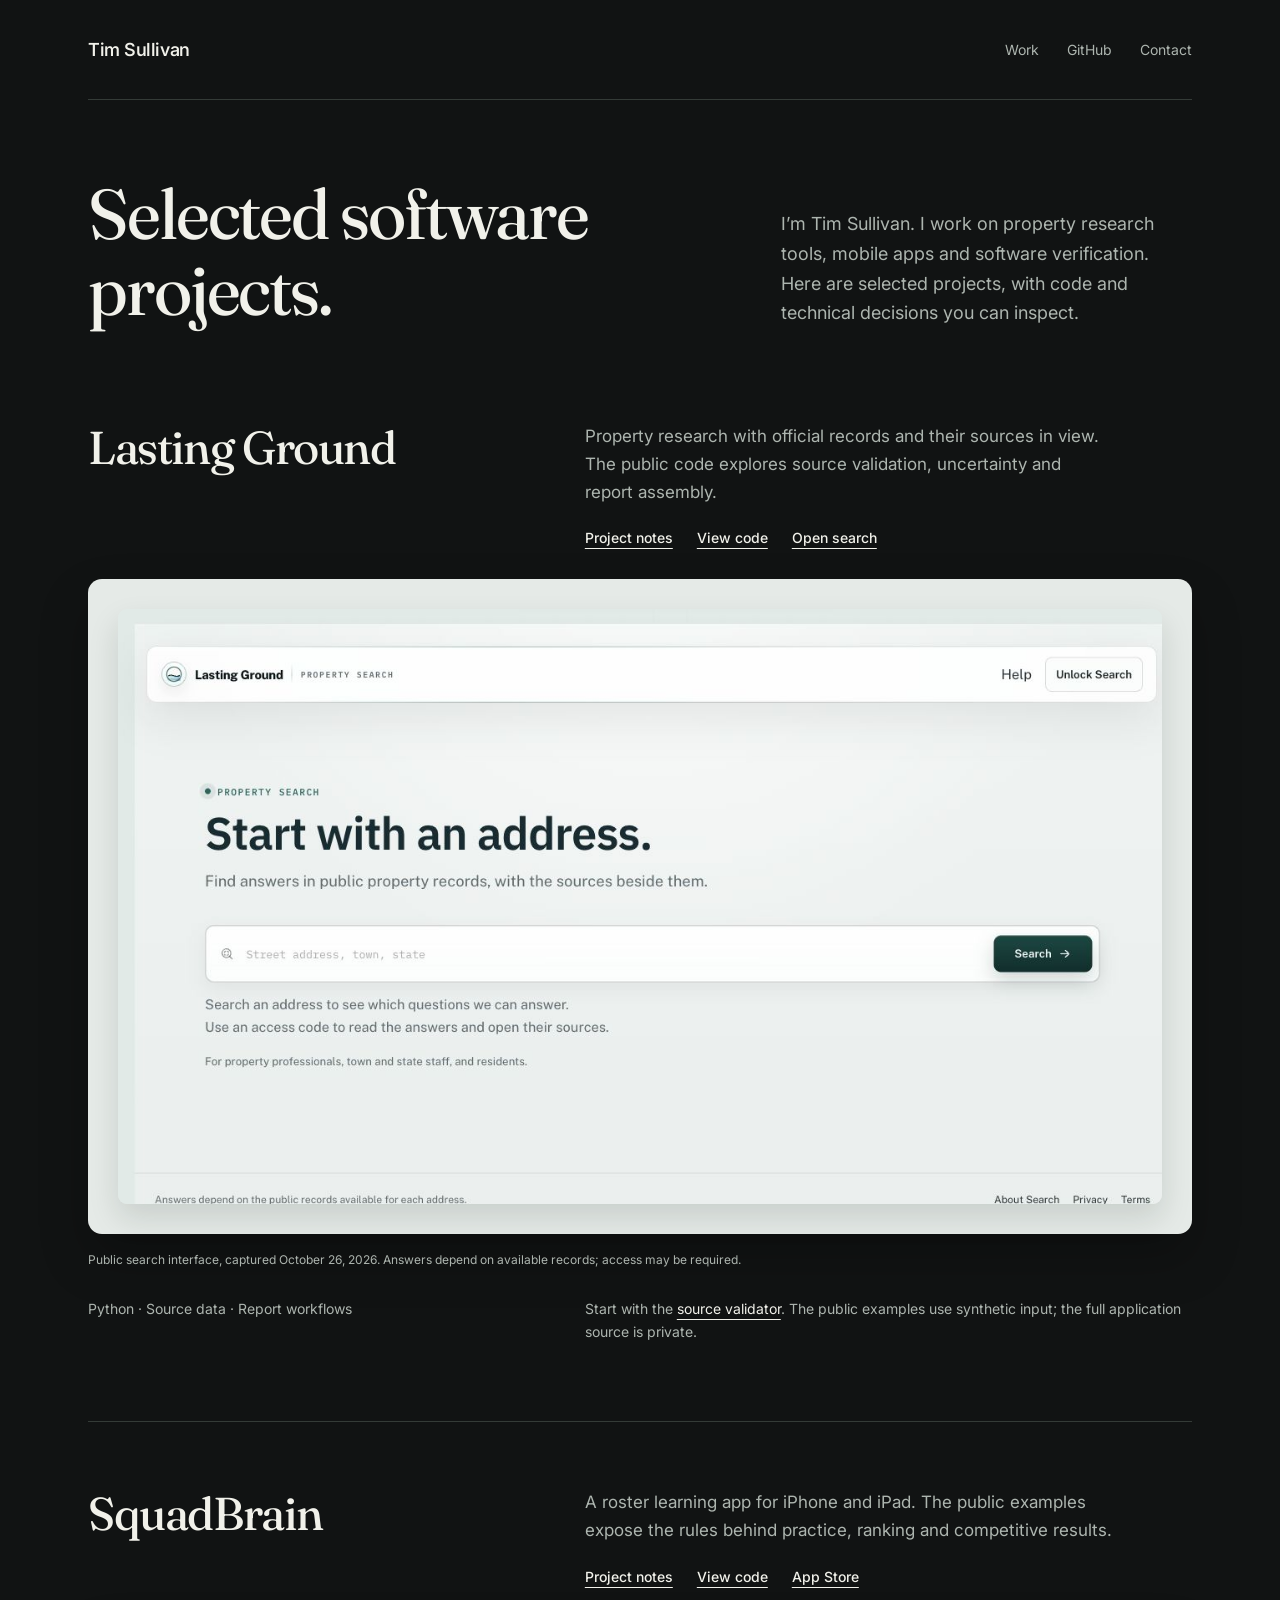
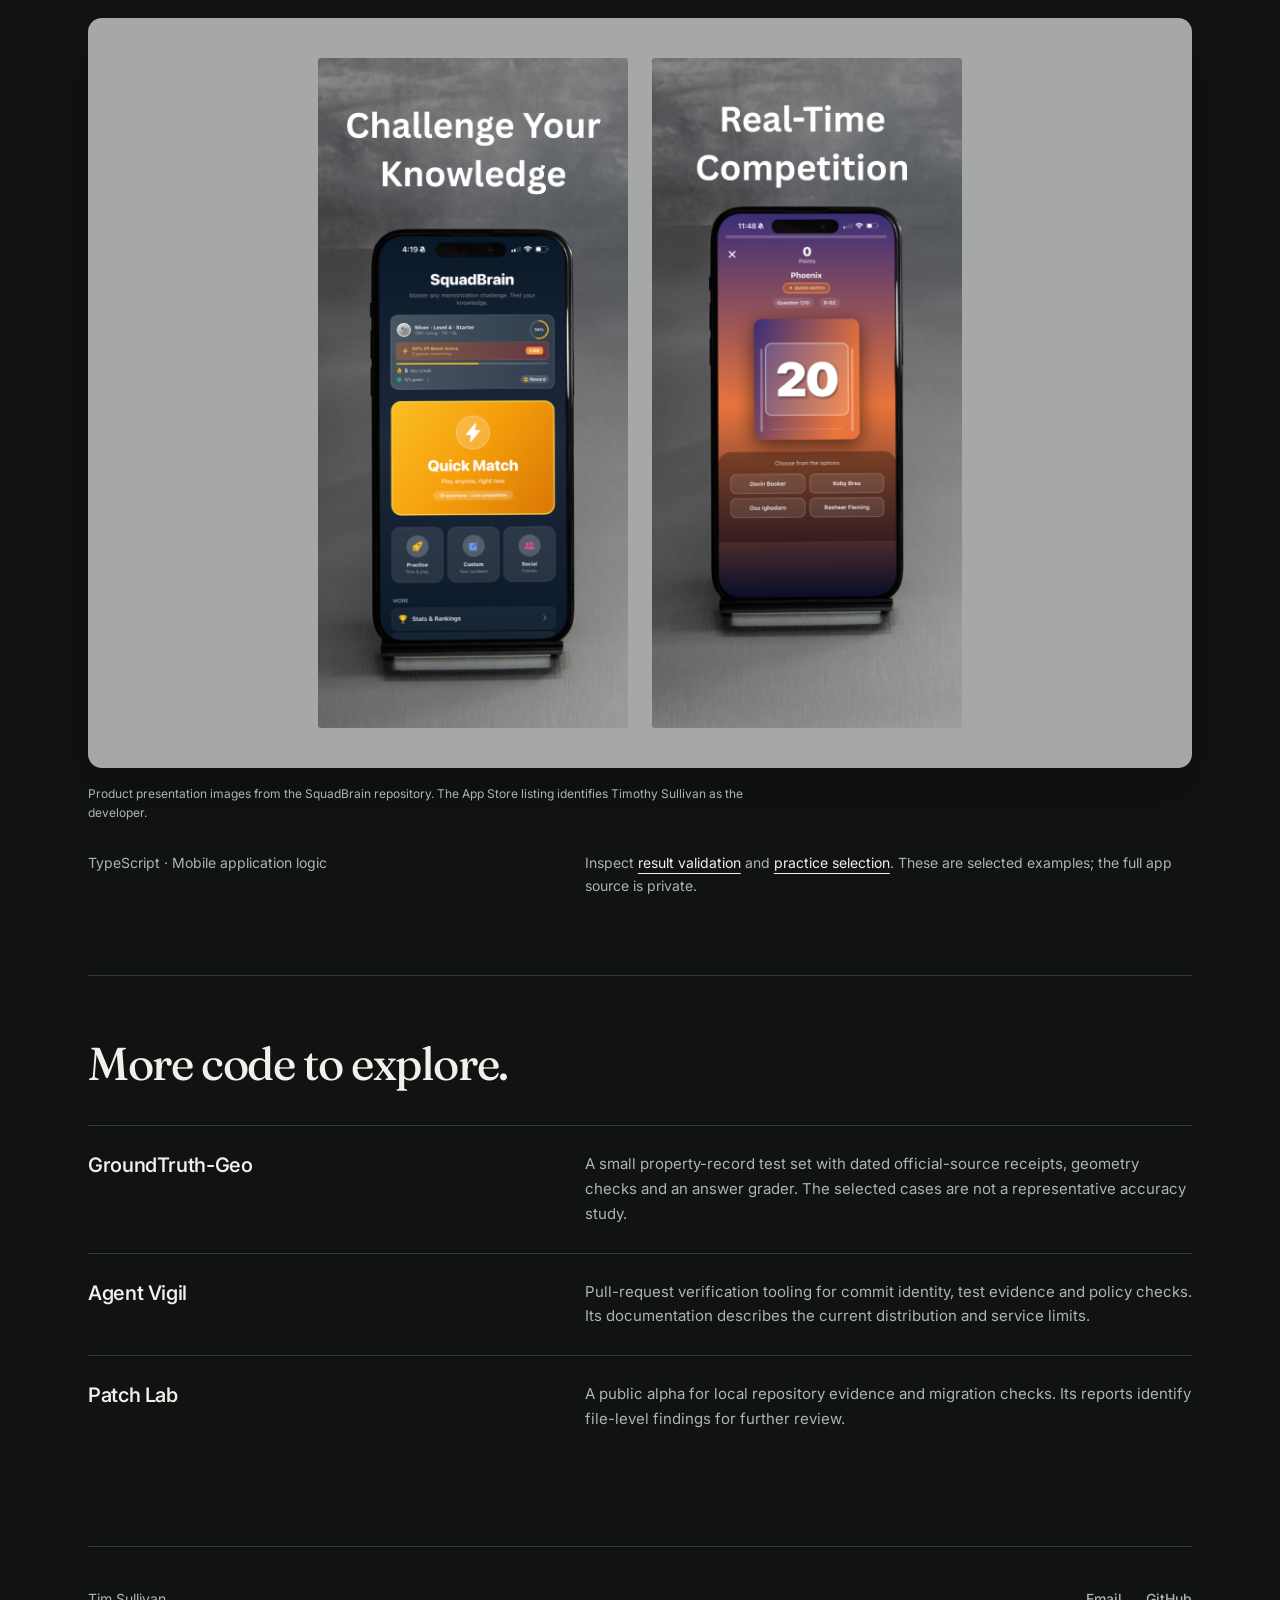
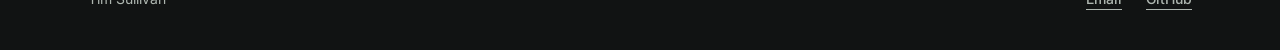
==== index.html @ df8e6f78 "Clarify project scope and refresh public presentation" ====
<!doctype html>
<html lang="en">
<head>
<meta charset="utf-8">
<meta name="viewport" content="width=device-width,initial-scale=1">
<title>Tim Sullivan — Selected software projects</title>
<meta name="description" content="Property research, mobile application logic and developer tools. Selected projects with code and technical notes.">
<meta name="theme-color" content="#111313">
<link rel="canonical" href="https://sulmusic2-star.github.io/">
<link rel="icon" href="/assets/favicon.svg" type="image/svg+xml">
<link rel="stylesheet" href="/presentation.css">
</head>
<body>
<a class="skip" href="#main">Skip to content</a>
<div class="wrap">
<header><a class="identity" href="/">Tim Sullivan</a><nav aria-label="Main navigation"><a href="/#work">Work</a><a class="github-link" href="https://github.com/sulmusic2-star">GitHub</a><a href="/contact/">Contact</a></nav></header>
<main id="main">
<section class="intro"><h1>Selected software projects.</h1><p>I’m Tim Sullivan. I work on property research tools, mobile apps and software verification. Here are selected projects, with code and technical decisions you can inspect.</p></section>
<section id="work" class="work" aria-labelledby="lasting-ground">
<div class="work-heading"><h2 id="lasting-ground">Lasting Ground</h2><div><p class="description">Property research with official records and their sources in view. The public code explores source validation, uncertainty and report assembly.</p><div class="links"><a href="/case-studies/lasting-ground/">Project notes</a><a href="https://github.com/sulmusic2-star/lasting-ground-showcase">View code</a><a href="https://lastingground.com">Open search</a></div></div></div>
<figure class="media"><div class="search-stage"><img src="/assets/property-search-20261026.png" width="1250" height="712" alt="Lasting Ground public search interface with an address field and links to source information" fetchpriority="high"></div><figcaption>Public search interface, captured October 26, 2026. Answers depend on available records; access may be required.</figcaption></figure>
<div class="detail-row"><p>Python · Source data · Report workflows</p><p>Start with the <a href="https://github.com/sulmusic2-star/lasting-ground-showcase/blob/main/examples/source_lane_validation.py">source validator</a>. The public examples use synthetic input; the full application source is private.</p></div>
</section>
<section class="work" aria-labelledby="squadbrain">
<div class="work-heading"><h2 id="squadbrain">SquadBrain</h2><div><p class="description">A roster learning app for iPhone and iPad. The public examples expose the rules behind practice, ranking and competitive results.</p><div class="links"><a href="/case-studies/squadbrain/">Project notes</a><a href="https://github.com/sulmusic2-star/squadbrain-showcase">View code</a><a href="https://apps.apple.com/us/app/squadbrain/id6756122317">App Store</a></div></div></div>
<figure class="media"><div class="mobile-stage"><img src="/assets/squadbrain-home.png" width="1284" height="2778" alt="SquadBrain home screen shown in its published product presentation" loading="lazy"><img src="/assets/squadbrain-quiz.png" width="1284" height="2778" alt="SquadBrain roster quiz shown in its published product presentation" loading="lazy"></div><figcaption>Product presentation images from the SquadBrain repository. The App Store listing identifies Timothy Sullivan as the developer.</figcaption></figure>
<div class="detail-row"><p>TypeScript · Mobile application logic</p><p>Inspect <a href="https://github.com/sulmusic2-star/squadbrain-showcase/blob/main/examples/result-validation.ts">result validation</a> and <a href="https://github.com/sulmusic2-star/squadbrain-showcase/blob/main/examples/adaptive-practice.ts">practice selection</a>. These are selected examples; the full app source is private.</p></div>
</section>
<section class="more" aria-labelledby="more-code"><h2 id="more-code">More code to explore.</h2>
<div class="project-row"><h3><a href="https://github.com/sulmusic2-star/groundtruth-geo">GroundTruth-Geo</a></h3><p>A small property-record test set with dated official-source receipts, geometry checks and an answer grader. The selected cases are not a representative accuracy study.</p></div>
<div class="project-row"><h3><a href="https://github.com/sulmusic2-star/agent-vigil">Agent Vigil</a></h3><p>Pull-request verification tooling for commit identity, test evidence and policy checks. Its documentation describes the current distribution and service limits.</p></div>
<div class="project-row"><h3><a href="https://github.com/sulmusic2-star/patch-lab">Patch Lab</a></h3><p>A public alpha for local repository evidence and migration checks. Its reports identify file-level findings for further review.</p></div>
</section></main>
<footer><span>Tim Sullivan</span><div class="links"><a href="mailto:hello@lastingground.com">Email</a><a href="https://github.com/sulmusic2-star">GitHub</a></div></footer>
</div>
</body>
</html>
---- presentation.css ----
@import url('https://fonts.googleapis.com/css2?family=Fraunces:opsz,wght@9..144,450;9..144,500&family=Inter:wght@400;450;500;550;600&display=swap');
:root{color-scheme:dark;--bg:#111313;--surface:#1a1e1d;--text:#f1f1ea;--muted:#adb5af;--line:#343b37;--accent:#c1d6b8;--measure:68ch}
*{box-sizing:border-box}
html{scroll-behavior:smooth;scroll-padding-top:40px}
body{margin:0;background:var(--bg);color:var(--text);font-family:Inter,sans-serif;font-size:16px;line-height:1.65;-webkit-font-smoothing:antialiased}
::selection{background:#c1d6b8;color:#111313}
a{color:inherit;text-underline-offset:5px;text-decoration-thickness:1px}
a:hover{color:var(--accent)}
a:focus-visible{outline:2px solid var(--accent);outline-offset:6px;border-radius:2px}
img{display:block;max-width:100%;height:auto}
p{margin:0 0 20px;max-width:var(--measure)}
h1,h2,h3{margin:0;font-weight:450;letter-spacing:-.03em;text-wrap:balance}
h1,h2{font-family:Fraunces,Georgia,serif}
h1{font-size:clamp(42px,5.5vw,76px);line-height:1.08;max-width:15ch}
h2{font-size:clamp(34px,3.6vw,49px);line-height:1.12}
h3{font-size:20px;line-height:1.35;font-weight:550;letter-spacing:-.018em}
.wrap{max-width:1200px;margin:auto;padding:0 48px}
.skip{position:absolute;left:24px;top:-100px;z-index:4;background:var(--text);color:var(--bg);padding:12px}
.skip:focus{top:12px}
.skip:hover{background:var(--text);color:var(--bg)}
header{display:flex;justify-content:space-between;align-items:center;gap:24px;padding:30px 0;border-bottom:1px solid var(--line)}
.identity{font-weight:550;font-size:18px;text-decoration:none;letter-spacing:-.025em}
nav{display:flex;gap:28px;align-items:center;font-size:14px}
nav a{padding:8px 0;text-decoration:none;color:var(--muted)}
.intro{display:grid;grid-template-columns:1.3fr .85fr;gap:64px;align-items:end;padding:76px 0 64px}
.intro p{font-size:18px;color:var(--muted);margin:0;max-width:38ch}
.work{padding:30px 0 78px}
.work-heading{display:grid;grid-template-columns:.85fr 1.15fr;gap:48px;align-items:start;margin-bottom:30px}
.work-heading .description{font-size:17px;color:var(--muted);max-width:48ch}
.links{display:flex;gap:24px;flex-wrap:wrap;font-size:14px;font-weight:500}
.media{margin:0}
.search-stage{background:#e5eae7;padding:30px;border-radius:14px;box-shadow:0 24px 50px rgba(0,0,0,.22)}
.search-stage img{width:100%;border-radius:9px;box-shadow:0 14px 30px rgba(15,30,25,.13)}
figcaption{font-size:12px;color:var(--muted);margin:16px 0 0;max-width:85ch;line-height:1.6}
.detail-row{display:grid;grid-template-columns:.85fr 1.15fr;gap:48px;padding:28px 0 0}
.detail-row p{font-size:14px;color:var(--muted);margin:0}
.detail-row a{color:var(--text)}
.work + .work{border-top:1px solid var(--line);padding-top:66px}
.mobile-stage{display:flex;align-items:center;justify-content:center;gap:24px;background:#a6a8a7;border-radius:14px;padding:40px 60px;overflow:hidden;box-shadow:0 24px 50px rgba(0,0,0,.22)}
.mobile-stage img{width:calc((100% - 24px)/2);max-width:310px;border-radius:3px}
.more{border-top:1px solid var(--line);padding:62px 0 36px}
.more h2{margin-bottom:36px}
.project-row{display:grid;grid-template-columns:.85fr 1.15fr;gap:48px;padding:26px 0;border-top:1px solid var(--line)}
.project-row p{margin:0;color:var(--muted);font-size:15px}
.project-row h3 a{text-decoration:none}
footer{display:flex;justify-content:space-between;align-items:center;gap:24px;padding:40px 0;margin-top:52px;border-top:1px solid var(--line);font-size:14px;color:var(--muted)}
footer .links{gap:24px}
.article{max-width:780px;padding:70px 0 48px}
.article h1{max-width:18ch;margin-bottom:24px}
.article .lede{font-size:20px;color:var(--muted);line-height:1.65;margin-bottom:28px}
.article h2{font-family:Inter,sans-serif;font-size:25px;font-weight:500;line-height:1.3;letter-spacing:-.025em;margin:46px 0 18px}
.article h3{margin:28px 0 12px}
.article p,.article li{color:var(--muted)}
.article a{color:var(--text)}
.article ul{padding-left:22px}
.article li{margin-bottom:12px}
.article .media{margin:36px 0}
.article .scope{font-size:14px;padding-top:24px;margin-top:40px;border-top:1px solid var(--line)}
@media(max-width:800px){
.wrap{padding:0 28px}
.intro{grid-template-columns:1fr;gap:28px;padding:54px 0 46px}
h1{max-width:18ch}
.intro p{max-width:45ch}
.work-heading,.detail-row,.project-row{grid-template-columns:1fr;gap:20px}
.search-stage{padding:16px}
.mobile-stage{padding:24px;gap:14px}
.work{padding-bottom:52px}
.work + .work{padding-top:46px}
.more{padding-top:44px}
.article{padding-top:50px}
}
@media(max-width:480px){
.wrap{padding:0 22px}
header{padding:22px 0;gap:16px}
nav{gap:18px}
nav .github-link{display:none}
.intro{padding-top:44px}
.intro p{font-size:16px}
.work-heading{gap:16px}
.work-heading .description{font-size:16px}
.search-stage{padding:10px;border-radius:10px}
.mobile-stage{padding:18px 12px;gap:10px;border-radius:10px}
.mobile-stage img{width:calc((100% - 10px)/2)}
.links{gap:20px;row-gap:12px}
footer{align-items:start;flex-direction:column}
.article .lede{font-size:18px}
}
@media(prefers-reduced-motion:reduce){html{scroll-behavior:auto}}
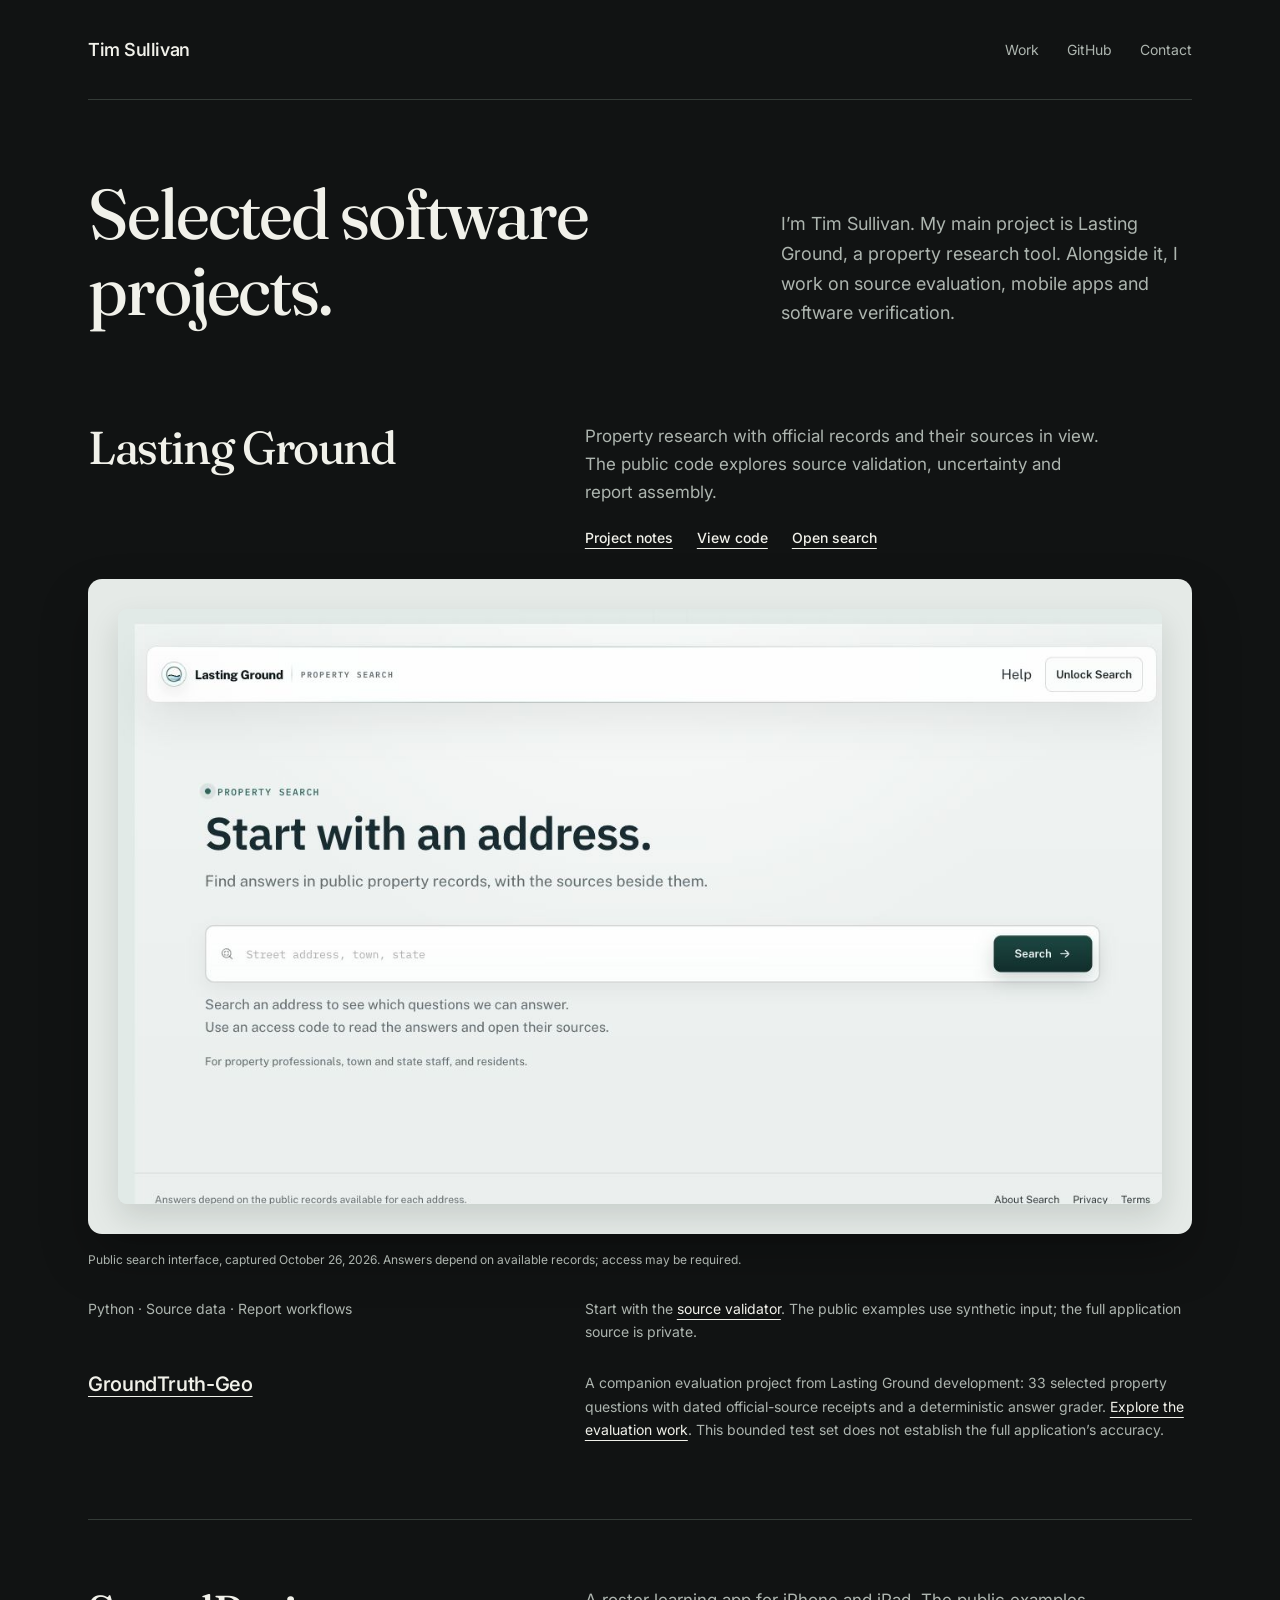
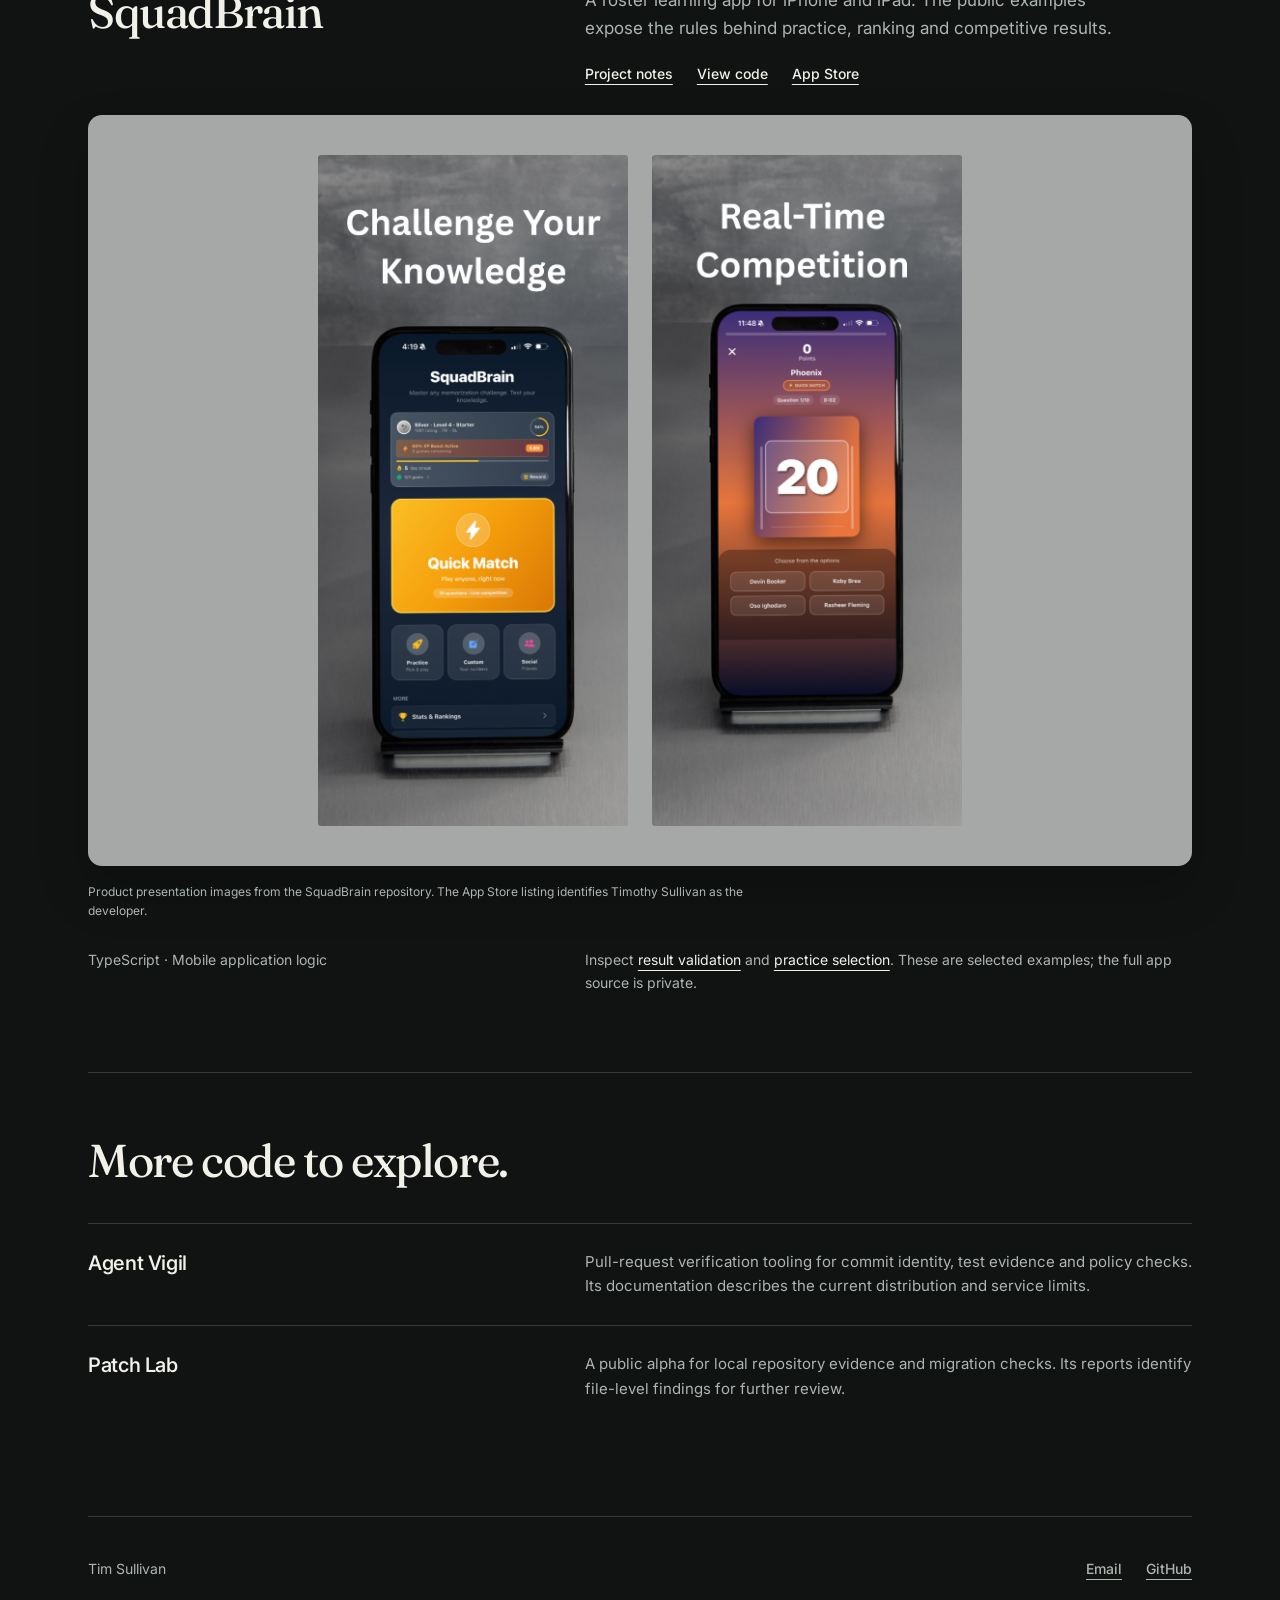
==== commit cfba9eb9: "Lead with Lasting Ground and connect evaluation work" ====
--- a/index.html
+++ b/index.html
@@ -15,11 +15,12 @@
 <div class="wrap">
 <header><a class="identity" href="/">Tim Sullivan</a><nav aria-label="Main navigation"><a href="/#work">Work</a><a class="github-link" href="https://github.com/sulmusic2-star">GitHub</a><a href="/contact/">Contact</a></nav></header>
 <main id="main">
-<section class="intro"><h1>Selected software projects.</h1><p>I’m Tim Sullivan. I work on property research tools, mobile apps and software verification. Here are selected projects, with code and technical decisions you can inspect.</p></section>
+<section class="intro"><h1>Selected software projects.</h1><p>I’m Tim Sullivan. My main project is Lasting Ground, a property research tool. Alongside it, I work on source evaluation, mobile apps and software verification.</p></section>
 <section id="work" class="work" aria-labelledby="lasting-ground">
 <div class="work-heading"><h2 id="lasting-ground">Lasting Ground</h2><div><p class="description">Property research with official records and their sources in view. The public code explores source validation, uncertainty and report assembly.</p><div class="links"><a href="/case-studies/lasting-ground/">Project notes</a><a href="https://github.com/sulmusic2-star/lasting-ground-showcase">View code</a><a href="https://lastingground.com">Open search</a></div></div></div>
 <figure class="media"><div class="search-stage"><img src="/assets/property-search-20261026.png" width="1250" height="712" alt="Lasting Ground public search interface with an address field and links to source information" fetchpriority="high"></div><figcaption>Public search interface, captured October 26, 2026. Answers depend on available records; access may be required.</figcaption></figure>
 <div class="detail-row"><p>Python · Source data · Report workflows</p><p>Start with the <a href="https://github.com/sulmusic2-star/lasting-ground-showcase/blob/main/examples/source_lane_validation.py">source validator</a>. The public examples use synthetic input; the full application source is private.</p></div>
+<div class="detail-row" id="groundtruth-geo"><h3><a href="https://github.com/sulmusic2-star/groundtruth-geo">GroundTruth-Geo</a></h3><p>A companion evaluation project from Lasting Ground development: 33 selected property questions with dated official-source receipts and a deterministic answer grader. <a href="/case-studies/lasting-ground/#evaluation">Explore the evaluation work</a>. This bounded test set does not establish the full application’s accuracy.</p></div>
 </section>
 <section class="work" aria-labelledby="squadbrain">
 <div class="work-heading"><h2 id="squadbrain">SquadBrain</h2><div><p class="description">A roster learning app for iPhone and iPad. The public examples expose the rules behind practice, ranking and competitive results.</p><div class="links"><a href="/case-studies/squadbrain/">Project notes</a><a href="https://github.com/sulmusic2-star/squadbrain-showcase">View code</a><a href="https://apps.apple.com/us/app/squadbrain/id6756122317">App Store</a></div></div></div>
@@ -27,7 +28,6 @@
 <div class="detail-row"><p>TypeScript · Mobile application logic</p><p>Inspect <a href="https://github.com/sulmusic2-star/squadbrain-showcase/blob/main/examples/result-validation.ts">result validation</a> and <a href="https://github.com/sulmusic2-star/squadbrain-showcase/blob/main/examples/adaptive-practice.ts">practice selection</a>. These are selected examples; the full app source is private.</p></div>
 </section>
 <section class="more" aria-labelledby="more-code"><h2 id="more-code">More code to explore.</h2>
-<div class="project-row"><h3><a href="https://github.com/sulmusic2-star/groundtruth-geo">GroundTruth-Geo</a></h3><p>A small property-record test set with dated official-source receipts, geometry checks and an answer grader. The selected cases are not a representative accuracy study.</p></div>
 <div class="project-row"><h3><a href="https://github.com/sulmusic2-star/agent-vigil">Agent Vigil</a></h3><p>Pull-request verification tooling for commit identity, test evidence and policy checks. Its documentation describes the current distribution and service limits.</p></div>
 <div class="project-row"><h3><a href="https://github.com/sulmusic2-star/patch-lab">Patch Lab</a></h3><p>A public alpha for local repository evidence and migration checks. Its reports identify file-level findings for further review.</p></div>
 </section></main>
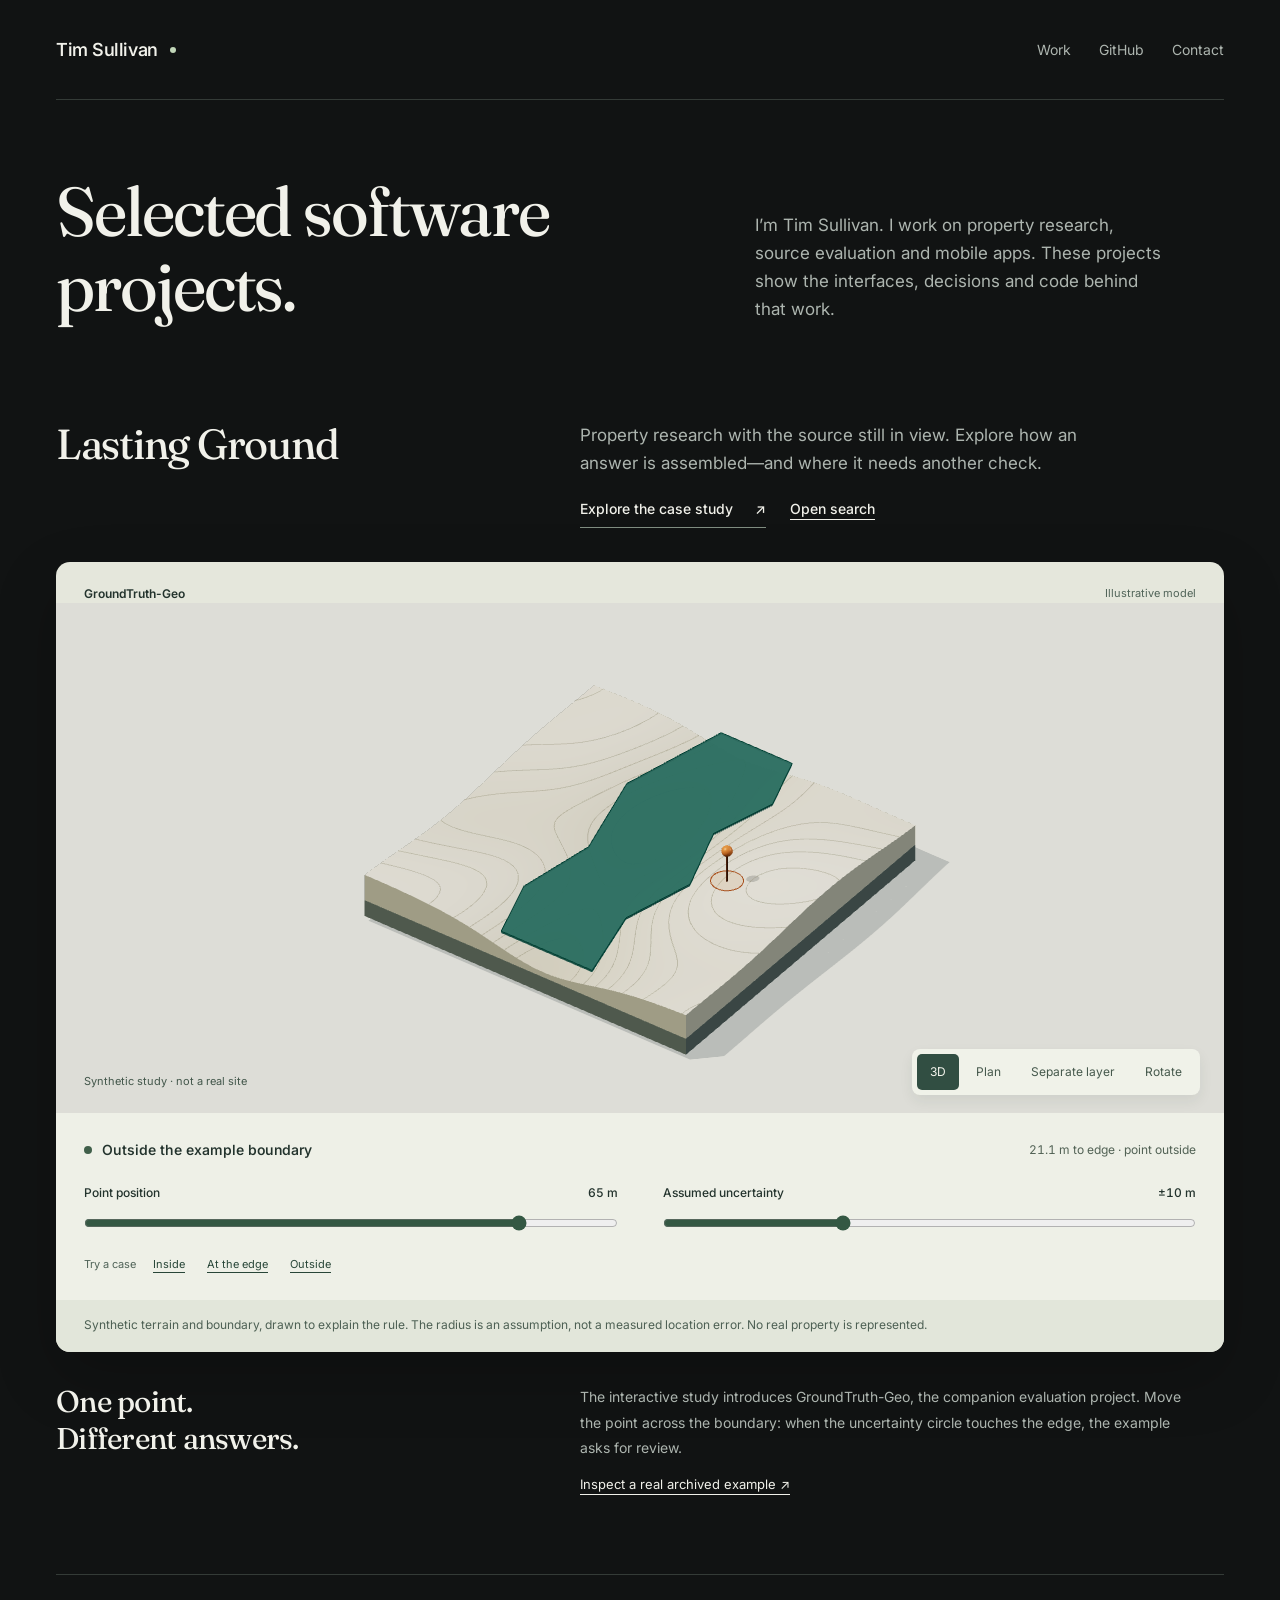
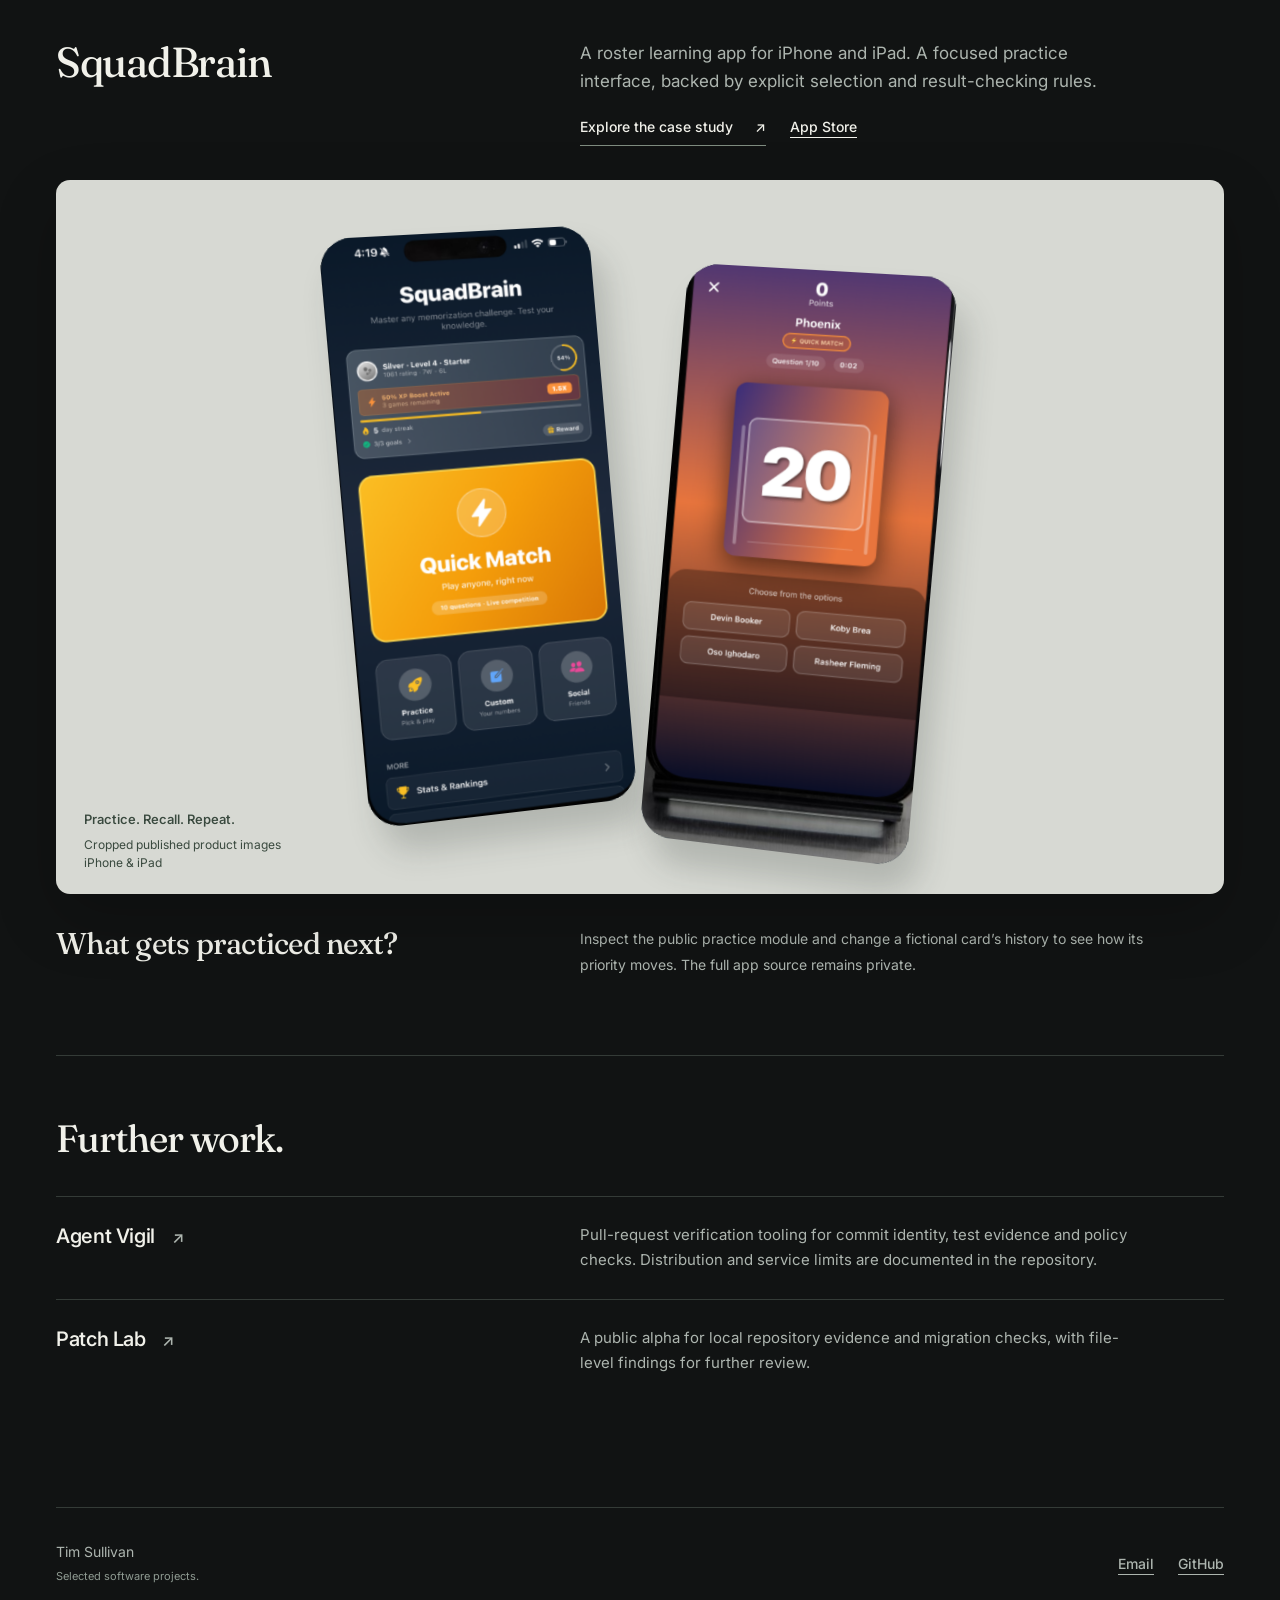
==== commit a29681ac: "Present source-linked case studies and working examples" ====
--- a/index.html
+++ b/index.html
@@ -1,37 +1 @@
-<!doctype html>
-<html lang="en">
-<head>
-<meta charset="utf-8">
-<meta name="viewport" content="width=device-width,initial-scale=1">
-<title>Tim Sullivan — Selected software projects</title>
-<meta name="description" content="Property research, mobile application logic and developer tools. Selected projects with code and technical notes.">
-<meta name="theme-color" content="#111313">
-<link rel="canonical" href="https://sulmusic2-star.github.io/">
-<link rel="icon" href="/assets/favicon.svg" type="image/svg+xml">
-<link rel="stylesheet" href="/presentation.css">
-</head>
-<body>
-<a class="skip" href="#main">Skip to content</a>
-<div class="wrap">
-<header><a class="identity" href="/">Tim Sullivan</a><nav aria-label="Main navigation"><a href="/#work">Work</a><a class="github-link" href="https://github.com/sulmusic2-star">GitHub</a><a href="/contact/">Contact</a></nav></header>
-<main id="main">
-<section class="intro"><h1>Selected software projects.</h1><p>I’m Tim Sullivan. My main project is Lasting Ground, a property research tool. Alongside it, I work on source evaluation, mobile apps and software verification.</p></section>
-<section id="work" class="work" aria-labelledby="lasting-ground">
-<div class="work-heading"><h2 id="lasting-ground">Lasting Ground</h2><div><p class="description">Property research with official records and their sources in view. The public code explores source validation, uncertainty and report assembly.</p><div class="links"><a href="/case-studies/lasting-ground/">Project notes</a><a href="https://github.com/sulmusic2-star/lasting-ground-showcase">View code</a><a href="https://lastingground.com">Open search</a></div></div></div>
-<figure class="media"><div class="search-stage"><img src="/assets/property-search-20261026.png" width="1250" height="712" alt="Lasting Ground public search interface with an address field and links to source information" fetchpriority="high"></div><figcaption>Public search interface, captured October 26, 2026. Answers depend on available records; access may be required.</figcaption></figure>
-<div class="detail-row"><p>Python · Source data · Report workflows</p><p>Start with the <a href="https://github.com/sulmusic2-star/lasting-ground-showcase/blob/main/examples/source_lane_validation.py">source validator</a>. The public examples use synthetic input; the full application source is private.</p></div>
-<div class="detail-row" id="groundtruth-geo"><h3><a href="https://github.com/sulmusic2-star/groundtruth-geo">GroundTruth-Geo</a></h3><p>A companion evaluation project from Lasting Ground development: 33 selected property questions with dated official-source receipts and a deterministic answer grader. <a href="/case-studies/lasting-ground/#evaluation">Explore the evaluation work</a>. This bounded test set does not establish the full application’s accuracy.</p></div>
-</section>
-<section class="work" aria-labelledby="squadbrain">
-<div class="work-heading"><h2 id="squadbrain">SquadBrain</h2><div><p class="description">A roster learning app for iPhone and iPad. The public examples expose the rules behind practice, ranking and competitive results.</p><div class="links"><a href="/case-studies/squadbrain/">Project notes</a><a href="https://github.com/sulmusic2-star/squadbrain-showcase">View code</a><a href="https://apps.apple.com/us/app/squadbrain/id6756122317">App Store</a></div></div></div>
-<figure class="media"><div class="mobile-stage"><img src="/assets/squadbrain-home.png" width="1284" height="2778" alt="SquadBrain home screen shown in its published product presentation" loading="lazy"><img src="/assets/squadbrain-quiz.png" width="1284" height="2778" alt="SquadBrain roster quiz shown in its published product presentation" loading="lazy"></div><figcaption>Product presentation images from the SquadBrain repository. The App Store listing identifies Timothy Sullivan as the developer.</figcaption></figure>
-<div class="detail-row"><p>TypeScript · Mobile application logic</p><p>Inspect <a href="https://github.com/sulmusic2-star/squadbrain-showcase/blob/main/examples/result-validation.ts">result validation</a> and <a href="https://github.com/sulmusic2-star/squadbrain-showcase/blob/main/examples/adaptive-practice.ts">practice selection</a>. These are selected examples; the full app source is private.</p></div>
-</section>
-<section class="more" aria-labelledby="more-code"><h2 id="more-code">More code to explore.</h2>
-<div class="project-row"><h3><a href="https://github.com/sulmusic2-star/agent-vigil">Agent Vigil</a></h3><p>Pull-request verification tooling for commit identity, test evidence and policy checks. Its documentation describes the current distribution and service limits.</p></div>
-<div class="project-row"><h3><a href="https://github.com/sulmusic2-star/patch-lab">Patch Lab</a></h3><p>A public alpha for local repository evidence and migration checks. Its reports identify file-level findings for further review.</p></div>
-</section></main>
-<footer><span>Tim Sullivan</span><div class="links"><a href="mailto:hello@lastingground.com">Email</a><a href="https://github.com/sulmusic2-star">GitHub</a></div></footer>
-</div>
-</body>
-</html>
+<!doctype html><html lang="en"><head><meta charset="utf-8"><meta name="viewport" content="width=device-width,initial-scale=1"><title>Tim Sullivan — Selected software projects</title><meta name="description" content="Property research, source evaluation and mobile apps. Inspect working examples and the decisions behind them."><meta name="theme-color" content="#111313"><link rel="canonical" href="https://sulmusic2-star.github.io/"><meta property="og:title" content="Tim Sullivan — Selected software projects"><meta property="og:description" content="Property research, source evaluation and mobile apps. Inspect working examples and the decisions behind them."><meta property="og:type" content="website"><meta property="og:image" content="https://sulmusic2-star.github.io/assets/portfolio-cover.webp"><link rel="icon" href="/assets/favicon.svg" type="image/svg+xml"><link rel="stylesheet" href="/presentation.css?v=20261028-design1"></head><body><a class="skip" href="#main">Skip to content</a><div class="wrap"><header><a class="identity" href="/">Tim Sullivan<span class="identity-dot" aria-hidden="true"></span></a><nav aria-label="Main navigation"><a href="/#work">Work</a><a href="https://github.com/sulmusic2-star" class="github-link">GitHub</a><a href="/contact/">Contact</a></nav></header><main id="main"><section class="intro"><h1>Selected software<br>projects.</h1><p>I’m Tim Sullivan. I work on property research, source evaluation and mobile apps. These projects show the interfaces, decisions and code behind that work.</p></section><section class="work" id="work" aria-labelledby="lasting-ground"><div class="work-heading"><h2 id="lasting-ground">Lasting Ground</h2><div><p class="description">Property research with the source still in view. Explore how an answer is assembled—and where it needs another check.</p><div class="links"><a class="primary-link" href="/case-studies/lasting-ground/">Explore the case study <span aria-hidden="true">↗</span></a><a href="https://lastingground.com">Open search</a></div></div></div><div class="spatial-exhibit" data-spatial><div class="model-header"><span>GroundTruth-Geo</span><span>Illustrative model</span></div><div class="model-stage"><canvas hidden aria-label="Three-dimensional illustrative terrain, boundary layer and movable point"></canvas><div class="model-fallback"><svg viewBox="-150 -150 300 300" role="img" aria-label="Plan view of the illustrative boundary and point"><rect x="-120" y="-120" width="240" height="240" fill="#e4dfce"/><polygon points="-25,-120 28,-120 42,-80 30,-35 48,15 36,65 50,120 -18,120 -33,75 -24,20 -42,-45" fill="#668c7c"/><circle class="fallback-radius" cx="65" cy="0" r="10" fill="#dc935c" fill-opacity=".25" stroke="#8c4b22"/><circle class="fallback-point" cx="65" cy="0" r="3" fill="#8c4b22"/></svg><p class="fallback-message">Plan view. Interactive controls load with JavaScript.</p></div><div class="model-scale" aria-hidden="true">Synthetic study · not a real site</div><div class="view-controls" role="group" aria-label="Model view"><button disabled type="button" data-view="perspective" aria-pressed="true">3D</button><button disabled type="button" data-view="plan" aria-pressed="false">Plan</button><button disabled type="button" data-view="layers" aria-pressed="false">Separate layer</button><button disabled type="button" data-view="rotate" aria-label="Rotate model clockwise">Rotate</button></div></div><div class="model-controls"><div class="model-readout" aria-live="polite" aria-atomic="true"><span class="status-dot" data-status="outside"></span><strong data-result>Outside the example boundary</strong><span data-distance>Move the point to test the edge.</span></div><div class="range-grid"><label>Point position <output data-x-label>65 m</output><input disabled type="range" min="-100" max="100" step="1" value="65" aria-label="Point position in illustrative meters" data-position></label><label>Assumed uncertainty <output data-radius-label>±10 m</output><input disabled type="range" min="0" max="30" step="1" value="10" aria-label="Assumed location uncertainty in illustrative meters" data-radius></label></div><div class="model-presets"><span>Try a case</span><button disabled type="button" data-preset="inside">Inside</button><button disabled type="button" data-preset="edge">At the edge</button><button disabled type="button" data-preset="outside">Outside</button></div></div><p class="exhibit-note">Synthetic terrain and boundary, drawn to explain the rule. The radius is an assumption, not a measured location error. No real property is represented.</p></div><div class="detail-row" id="groundtruth-geo"><h3>One point.<br>Different answers.</h3><div><p>The interactive study introduces GroundTruth-Geo, the companion evaluation project. Move the point across the boundary: when the uncertainty circle touches the edge, the example asks for review.</p><a class="text-link" href="/case-studies/lasting-ground/#evidence">Inspect a real archived example <span aria-hidden="true">↗</span></a></div></div></section><section class="work" aria-labelledby="squadbrain"><div class="work-heading"><h2 id="squadbrain">SquadBrain</h2><div><p class="description">A roster learning app for iPhone and iPad. A focused practice interface, backed by explicit selection and result-checking rules.</p><div class="links"><a class="primary-link" href="/case-studies/squadbrain/">Explore the case study <span aria-hidden="true">↗</span></a><a href="https://apps.apple.com/us/app/squadbrain/id6756122317">App Store</a></div></div></div><div class="phone-gallery"><figure class="phone phone-one"><img src="/assets/squadbrain-home.png" width="1284" height="2778" alt="SquadBrain published home screen" loading="lazy"></figure><figure class="phone phone-two"><img src="/assets/squadbrain-quiz.png" width="1284" height="2778" alt="SquadBrain published roster quiz screen" loading="lazy"></figure><div class="phone-caption"><span>Practice. Recall. Repeat.</span><p>Cropped published product images<br>iPhone &amp; iPad</p></div></div><div class="detail-row"><h3>What gets practiced next?</h3><p>Inspect the public practice module and change a fictional card’s history to see how its priority moves. The full app source remains private.</p></div></section><section class="more" aria-labelledby="more-code"><h2 id="more-code">Further work.</h2><div class="project-row"><h3><a href="https://github.com/sulmusic2-star/agent-vigil">Agent Vigil <span aria-hidden="true">↗</span></a></h3><p>Pull-request verification tooling for commit identity, test evidence and policy checks. Distribution and service limits are documented in the repository.</p></div><div class="project-row"><h3><a href="https://github.com/sulmusic2-star/patch-lab">Patch Lab <span aria-hidden="true">↗</span></a></h3><p>A public alpha for local repository evidence and migration checks, with file-level findings for further review.</p></div></section></main><footer><p>Tim Sullivan<br><span>Selected software projects.</span></p><div class="links"><a href="mailto:hello@lastingground.com">Email</a><a href="https://github.com/sulmusic2-star">GitHub</a></div></footer></div><noscript><p class="noscript-note">Interactive controls require JavaScript. The source links, archived study and product images remain available.</p></noscript><script type="module" src="/assets/js/portfolio.mjs"></script></body></html>
--- a/presentation.css
+++ b/presentation.css
@@ -86,3 +86,46 @@
 .article .lede{font-size:18px}
 }
 @media(prefers-reduced-motion:reduce){html{scroll-behavior:auto}}
+/* Portfolio expansion: authored exhibits inside the established visual system. */
+:root{--paper:#e5e7dc;--ink:#23332d;--copper:#c8804f;--ease:cubic-bezier(.16,1,.3,1)}
+html{scrollbar-color:#657168 #171b18}
+button,input{font:inherit}button{cursor:pointer}button:disabled{cursor:default;opacity:.6}button:focus-visible,input:focus-visible,summary:focus-visible{outline:2px solid var(--accent);outline-offset:5px}
+[hidden]{display:none!important}
+.wrap{max-width:1320px;padding:0 56px}
+.identity{display:flex;gap:12px;align-items:center}.identity-dot{width:6px;height:6px;background:var(--accent);border-radius:50%}
+nav a{transition:color .18s}.intro{padding:74px 0 68px;gap:64px;grid-template-columns:1.15fr .85fr}.intro h1{font-size:clamp(44px,5.4vw,72px);max-width:none}.intro p{font-size:17px}
+.work-heading{grid-template-columns:.85fr 1.15fr;margin-bottom:34px}.work-heading h2{font-size:42px}.primary-link{display:inline-flex;gap:22px;align-items:center;text-decoration:none;border-bottom:1px solid #7f8c80;padding-bottom:6px}.primary-link span{transition:transform .25s var(--ease)}.primary-link:hover span{transform:translate(3px,-3px)}
+.spatial-exhibit{background:var(--paper);color:var(--ink);border-radius:14px;overflow:hidden;box-shadow:0 24px 64px #0003}
+.model-header{display:flex;justify-content:space-between;gap:18px;padding:22px 28px 0;font-size:12px;position:relative;z-index:1}.model-header span:first-child{font-weight:600}.model-header span:last-child{color:#516459}
+.model-stage{position:relative;height:510px;background:#dce0d6;isolation:isolate;overflow:hidden}.model-stage canvas{width:100%;height:100%;display:block;cursor:grab;touch-action:pan-y}.model-stage canvas:active{cursor:grabbing}
+.model-fallback{position:absolute;inset:0;display:grid;place-items:center;padding:36px}.model-fallback svg{height:100%;max-width:100%;max-height:360px}.fallback-message{font-size:12px;text-align:center;margin:0}.model-scale{position:absolute;bottom:24px;left:28px;font-size:11px;color:#43574b;pointer-events:none}.model-scale span{display:block;width:80px;height:5px;border:1px solid #43574b;border-top:0;margin-bottom:7px}
+.view-controls{position:absolute;bottom:18px;right:24px;display:flex;gap:4px;background:#f0f2e9;padding:5px;border-radius:8px;box-shadow:0 6px 14px #23332d12}.view-controls button{border:0;border-radius:5px;padding:8px 13px;font-size:12px;color:#46594d;background:none;min-height:36px}.view-controls button[aria-pressed=true]{background:#314e42;color:#f3f4ec}.view-controls button:hover:not(:disabled){background:#c9d4c7;color:#21382e}.spatial-exhibit :focus-visible{outline-color:#233e32}
+.model-controls{padding:25px 28px 20px;background:#eef0e7}.model-readout{display:flex;align-items:center;gap:10px;font-size:14px;flex-wrap:wrap}.model-readout strong{font-weight:550}.model-readout [data-distance]{margin-left:auto;font-family:Inter,sans-serif;font-size:12px;font-variant-numeric:tabular-nums;color:#526255}.status-dot{width:8px;height:8px;background:#405f4a;border-radius:50%;flex:none}.status-dot[data-status=review]{background:#9b5528}.status-dot[data-status=inside]{background:#226c60}
+.range-grid{display:grid;grid-template-columns:1fr 1fr;gap:45px;margin-top:22px}.range-grid label,.practice-controls label{display:block;font-size:12px;font-weight:500}.range-grid output,.practice-controls output{float:right;font-variant-numeric:tabular-nums}.range-grid input,.practice-controls input[type=range]{display:block;width:100%;height:28px;margin:6px 0 0;accent-color:#345843;cursor:ew-resize}
+.model-presets{display:flex;align-items:center;gap:12px;margin-top:11px;font-size:11px}.model-presets>span{color:#516459}.model-presets button{color:#284638;background:transparent;border:0;text-decoration:underline;text-underline-offset:4px;min-height:32px;padding:2px 5px}.exhibit-note{font-size:11px!important;line-height:1.6;max-width:none;padding:15px 28px 18px;margin:0!important;color:#4d6054;background:#e2e6da}
+.detail-row{padding-top:32px}.detail-row h3{font-family:Fraunces,Georgia,serif;font-size:30px;line-height:1.22;font-weight:450;letter-spacing:-.025em}.detail-row p{line-height:1.8}.text-link{display:inline-block;font-size:13px;margin-top:14px}.work{padding-bottom:78px}.work+.work{padding-top:64px}
+.phone-gallery{position:relative;display:flex;align-items:center;justify-content:center;gap:48px;padding:68px 12% 64px;min-height:650px;background:#d7d9d3;border-radius:14px;overflow:hidden;perspective:1400px;box-shadow:0 24px 64px #0003}
+.phone{margin:0;flex:0 1 268px;line-height:0;background:#111;box-shadow:12px 26px 32px #27302935;transform-origin:center}.phone img{width:100%}.phone-one{transform:rotateY(9deg) rotateZ(-5deg) translateY(-16px)}.phone-two{transform:rotateY(-9deg) rotateZ(5deg) translateY(22px)}.phone-caption{position:absolute;left:28px;bottom:22px;color:#39493e;font-size:11px}.phone-caption>span{font-size:13px;font-weight:550}.phone-caption p{font-size:11px;line-height:1.5;margin:6px 0 0}
+.more{padding-top:62px}.more h2{font-size:38px}.project-row h3 span{font-size:16px;color:var(--muted);margin-left:12px}.project-row p{max-width:62ch}.case-nav{display:flex;align-items:center;justify-content:space-between;font-size:12px;color:var(--muted);padding:34px 0 0}.case-nav a{text-decoration:none}.case-intro{padding:62px 0 46px;max-width:950px}.case-intro h1{font-size:clamp(46px,6.4vw,82px);max-width:none}.case-intro .lede{font-size:20px;line-height:1.65;color:var(--muted);max-width:60ch;margin:27px 0}.case-summary{display:grid;grid-template-columns:1fr 1fr;gap:64px;border-top:1px solid var(--line);border-bottom:1px solid var(--line);padding:24px 0;margin-top:10px}.case-summary p{font-size:13px;margin:0;color:var(--muted)}.case-summary span{display:block;font-size:11px;color:var(--text);margin-bottom:7px}.case-section{padding:76px 0 0}.section-heading{display:grid;grid-template-columns:.85fr 1.15fr;gap:48px;margin-bottom:32px}.section-heading h2{font-size:clamp(31px,3.6vw,45px);line-height:1.14}.section-heading p{font-size:15px;line-height:1.8;color:var(--muted);margin:0;max-width:58ch}.section-heading p+p{margin-top:16px}
+.evidence-study{background:#e4e7dc;color:var(--ink);border-radius:14px;overflow:hidden}.evidence-top{display:flex;justify-content:space-between;align-items:center;gap:20px;padding:28px 32px 22px}.evidence-top h3{font-size:18px;font-weight:550}.evidence-top p{font-size:12px;margin:7px 0 0;color:#516459}.archive-label{font-size:11px;white-space:nowrap;color:#53604f}
+.trace-steps{display:flex;padding:0 32px;border-bottom:1px solid #bfccbb;gap:22px}.trace-steps button{border:0;background:none;padding:13px 0 16px;font-size:12px;color:#5b6858;min-height:48px;position:relative}.trace-steps button span{font-size:11px;margin-right:9px}.trace-steps button[aria-pressed=true]{color:#1c3a2e;font-weight:600}.trace-steps button[aria-pressed=true]:after{content:'';position:absolute;bottom:-1px;left:0;right:0;height:2px;background:#2d5542}.trace-panel{display:grid;grid-template-columns:1fr 1fr;gap:50px;align-items:center;min-height:440px;padding:38px 42px 42px}.trace-copy h4{font-family:Fraunces,Georgia,serif;font-size:32px;line-height:1.17;font-weight:450;letter-spacing:-.03em;margin:0 0 22px}.trace-copy p{font-size:13px;line-height:1.8;margin:0 0 17px;color:#415648}.trace-copy dl{margin:0 0 22px;font-size:12px}.trace-copy dt{color:#4a5e4b;margin-top:14px;font-size:11px}.trace-copy dd{margin:3px 0 0}.coordinates{font-variant-numeric:tabular-nums}.trace-copy .links{font-size:12px;gap:18px}.dark-button{display:inline-flex;align-items:center;justify-content:space-between;gap:24px;margin-top:18px;padding:12px 18px;border:0;border-radius:6px;color:#f2f3ea!important;background:#294938;text-decoration:none;font-size:12px;min-height:44px}.dark-button:hover{background:#365f48}.record-sheet{background:#f8f6eb;padding:28px 28px 26px;box-shadow:8px 14px 28px #384c3720;transform:rotate(1.5deg);min-height:330px}.sheet-brand{display:flex;justify-content:space-between;gap:12px;padding-bottom:16px;border-bottom:1px solid #d7dbcc;font-size:11px;font-weight:550}.sheet-brand span{font-size:11px;font-weight:400}.record-sheet h4{font-family:Fraunces,Georgia,serif;font-size:34px;line-height:1.1;font-weight:450;margin:20px 0 24px}.sheet-line{padding:11px 0;border-top:1px solid #dbddce;font-size:11px;line-height:1.6}.sheet-line span{display:block;color:#697360;font-size:11px}.sheet-line b{font-weight:500}.sheet-footnote{font-size:11px!important;color:#65705e;line-height:1.7!important;margin:18px 0 0!important}.code-sheet{transform:rotate(-1deg)}.code-sheet pre{font-size:11px;line-height:1.8;white-space:pre-wrap;margin-top:24px;overflow-wrap:anywhere}.code-sheet code{font-family:ui-monospace,SFMono-Regular,Consolas,monospace}.location-comparison{padding:18px;background:#d9dfd0;border-radius:10px}.location-comparison svg{width:100%;height:auto;display:block}.location-comparison text{font-size:12px;fill:#2c4635;font-family:Inter,sans-serif}.location-comparison .map-measure{font-size:20px;font-variant-numeric:tabular-nums}.location-comparison p{font-size:11px;line-height:1.7;margin:0 10px 10px;color:#4b624e}.conclusion-sheet{background:#304f3e;color:#f0f2e7;padding:30px 28px;min-height:330px}.review-mark{font-size:11px;display:inline-block;border-bottom:1px solid #92aa8e;padding-bottom:8px;color:#d5dec5}.conclusion-sheet h4{font-family:Fraunces,Georgia,serif;font-size:29px;line-height:1.3;letter-spacing:-.025em;font-weight:450;margin:24px 0}.conclusion-sheet p{font-size:12px;color:#c9d5bd}.conclusion-sheet a{font-size:11px}.evidence-study :focus-visible,.practice-exhibit :focus-visible{outline-color:#26523a}.engineering-note{display:grid;grid-template-columns:.85fr 1.15fr;gap:12px 48px;border-bottom:1px solid var(--line);padding:32px 0}.engineering-note h3{font-size:17px}.engineering-note p{font-size:14px;color:var(--muted);margin:0}.engineering-note>a{grid-column:2;font-size:12px;justify-self:start}.film-section video{color:#263d2f;display:block;width:100%;background:#e4e7dc;border-radius:12px;aspect-ratio:16/10;object-fit:contain}.transcript{margin-top:18px;font-size:12px;color:var(--muted)}.transcript summary{cursor:pointer;color:var(--text);padding:8px 0}.transcript p{margin:12px 0 0;max-width:84ch}.rule-row{display:grid;grid-template-columns:.85fr 1.15fr;gap:12px 48px;padding:26px 0;border-top:1px solid var(--line)}.rule-row h3{font-size:18px;max-width:27ch}.rule-row p{font-size:14px;color:var(--muted);margin:0}.rule-row>a{font-size:12px;grid-column:2;justify-self:start}.scope{font-size:12px;line-height:1.8;max-width:90ch;color:var(--muted);margin:40px 0}.next-project{display:flex;align-items:center;justify-content:space-between;gap:24px;text-decoration:none;border-top:1px solid var(--line);padding:34px 0 0;margin-top:58px}.next-project>span{font-size:12px;color:var(--muted)}.next-project strong{font-family:Fraunces,Georgia,serif;font-size:32px;font-weight:450}.next-project strong span{font-family:Inter,sans-serif;font-size:24px;margin-left:15px}.practice-exhibit{display:grid;grid-template-columns:1fr 1fr;background:#e6e8de;color:var(--ink);border-radius:14px;overflow:hidden}.practice-controls{padding:40px}.practice-controls h3{font-size:25px}.practice-controls>p{font-size:12px;color:#596857;margin-top:6px;margin-bottom:28px}.practice-controls label{margin-top:21px}.check-row{display:flex!important;align-items:center;gap:10px}.check-row input{width:18px;height:18px;accent-color:#345843}.priority-output{padding:40px;background:#d4dccd;display:flex;flex-direction:column;align-items:start}.priority-output>span{font-size:12px;color:#4c614d}.priority-output>strong{font-family:Fraunces,Georgia,serif;font-weight:450;font-size:98px;line-height:1.15;font-variant-numeric:tabular-nums}.priority-track{width:100%;height:3px;background:#a3b49e;margin:25px 0}.priority-track>span{display:block;height:100%;background:#294d36;transition:width .35s var(--ease)}.priority-output h4{font-size:12px;margin:0}.priority-output ul{font-size:13px;line-height:1.9;padding-left:18px;margin:10px 0 20px}.priority-output p{font-size:11px;line-height:1.8;color:#4c614d;margin:auto 0 0}
+footer{margin-top:70px;padding:32px 0 42px}footer p{margin:0;font-size:14px}footer p span{font-size:11px;color:#8f9b92}
+@media(min-width:1450px){.model-stage{height:550px}}
+@media(max-width:900px){.wrap{padding:0 32px}.intro{gap:36px}.model-stage{height:450px}.phone-gallery{min-height:560px;padding:52px 16% 64px;gap:35px}.trace-panel{gap:28px;padding:30px}.section-heading,.work-heading,.detail-row,.engineering-note,.rule-row{gap:24px}.model-readout [data-distance]{margin-left:18px}.record-sheet{padding:22px}.trace-copy h4{font-size:28px}}
+@media(max-width:700px){.intro{grid-template-columns:1fr;padding:50px 0 44px;gap:24px}.intro p{max-width:48ch;font-size:16px}.work-heading,.section-heading,.detail-row{grid-template-columns:1fr;gap:20px}.work-heading h2{font-size:36px}.work-heading .description{font-size:16px}.work-heading{margin-bottom:28px}.model-stage{height:410px}.model-header{padding:20px 20px 0;font-size:11px}.model-controls{padding:20px}.model-readout{font-size:13px;gap:8px}.model-readout [data-distance]{margin-left:16px;width:100%;font-size:11px}.range-grid{gap:22px;margin-top:20px}.range-grid label{font-size:11px}.exhibit-note{padding:15px 20px;font-size:11px!important}.model-scale{bottom:auto;top:20px;left:20px;font-size:11px}.model-scale span{width:45px}.view-controls{right:15px;bottom:15px}.view-controls button{font-size:11px;padding:8px 10px}.model-presets{gap:8px}.phone-gallery{min-height:520px;gap:26px;padding:46px 15% 88px}.phone-caption{bottom:16px;left:20px}.phone-one{transform:rotateY(7deg) rotateZ(-5deg) translateY(-8px)}.phone-two{transform:rotateY(-7deg) rotateZ(5deg) translateY(15px)}.case-intro{padding:42px 0 34px}.case-intro h1{font-size:56px}.case-intro .lede{font-size:17px}.case-summary{gap:25px}.case-section{padding-top:55px}.section-heading h2{font-size:36px}.section-heading p{font-size:14px}.evidence-top{padding:24px 22px 18px;align-items:start;flex-direction:column;gap:10px}.evidence-top h3{font-size:17px}.trace-steps{padding:0 22px;justify-content:space-between;gap:14px}.trace-steps button{font-size:11px}.trace-steps button span{margin-right:5px}.trace-panel{grid-template-columns:1fr;min-height:0;padding:28px 25px 34px;gap:30px}.trace-copy h4{font-size:30px}.record-sheet{min-height:300px;max-width:450px;width:95%;margin:auto;padding:24px}.record-sheet h4{font-size:34px}.code-sheet pre{font-size:12px}.sheet-brand{font-size:11px}.sheet-brand span{font-size:11px}.sheet-footnote{font-size:11px!important}.location-comparison{max-width:430px;width:100%;margin:auto}.conclusion-sheet{min-height:300px}.engineering-note,.rule-row{grid-template-columns:1fr;gap:15px}.engineering-note>a,.rule-row>a{grid-column:1}.film-section video{aspect-ratio:16/10}.practice-controls,.priority-output{padding:26px}.priority-output>strong{font-size:80px}.practice-exhibit{gap:0}.next-project strong{font-size:26px}.more h2{font-size:34px}}
+@media(max-width:480px){.wrap{padding:0 22px}.intro h1{font-size:45px}.intro{padding-top:40px}.work{padding-top:14px;padding-bottom:50px}.work+.work{padding-top:43px}.model-stage{height:340px}.model-header{gap:8px;font-size:11px;padding:16px 16px 0}.model-controls{padding:18px 16px}.range-grid{grid-template-columns:1fr;gap:9px}.range-grid label{font-size:11px}.model-presets{margin-top:3px}.view-controls{gap:1px;padding:3px;right:12px}.view-controls button{padding:7px 9px;font-size:11px}.model-scale{left:16px;top:18px}.phone-gallery{min-height:420px;gap:20px;padding:44px 12% 80px}.phone-caption p{font-size:11px}.case-nav{font-size:11px;padding-top:26px}.case-intro h1{font-size:45px}.case-intro .lede{font-size:16px}.case-summary{grid-template-columns:1fr;gap:20px}.section-heading h2{font-size:32px}.trace-steps{padding:0 16px;gap:8px}.trace-steps button{font-size:11px}.trace-panel{padding:25px 20px 30px}.trace-copy p{font-size:12px}.trace-copy h4{font-size:29px}.evidence-top{padding:22px 20px 15px}.evidence-top p{font-size:11px}.practice-exhibit{grid-template-columns:1fr}.priority-output{padding:28px}.priority-output>strong{font-size:80px}.next-project{align-items:start;flex-direction:column;gap:12px}.phone .phone-one{transform:none}.record-sheet{width:98%}.code-sheet pre{font-size:11px}.case-section{padding-top:46px}.model-presets button{min-height:36px}.links{font-size:12px}footer{margin-top:50px}.detail-row h3{font-size:28px}}
+@media(prefers-reduced-motion:reduce){*,*::before,*::after{scroll-behavior:auto!important;transition:none!important;animation:none!important}}
+
+/* Reviewed small-screen readability and presentation-image crops. */
+.phone{position:relative;aspect-ratio:768/1670;border-radius:32px;overflow:hidden;background:#0b1b29;box-shadow:12px 26px 32px #27302935}
+.phone img{position:absolute;width:167.1875%;max-width:none;left:-32.94%;top:-44.79%;height:auto}
+.model-header span:last-child{font-size:11px}.model-header span:first-child{font-size:12px}
+@media(max-width:480px){.case-intro h1{font-size:39px}.intro h1{font-size:40px}.phone{border-radius:20px}.phone-gallery{padding:35px 11% 90px;gap:22px;min-height:420px}.trace-copy p{font-size:14px}.model-header span:first-child{font-size:11px}.trace-copy dt{font-size:11px}.trace-copy dd{font-size:12px}}
+
+.noscript-note{max-width:900px;margin:30px auto;padding:20px;color:var(--muted);font-size:14px}button:disabled,input:disabled{cursor:not-allowed;opacity:.55}.model-scale{max-width:38%;line-height:1.5}
+
+.sheet-footnote,.phone-caption p,.exhibit-note,.location-comparison p{font-size:12px!important}.sheet-brand{flex-wrap:wrap}.trace-steps{gap:18px}@media(max-width:480px){.trace-steps{gap:10px}.trace-steps button{font-size:11px;white-space:nowrap}.trace-steps button span{margin-right:4px}.view-controls button{font-size:11px;padding-left:8px;padding-right:8px}.phone-caption p{font-size:11px!important}}
+
+.evidence-study a:hover,.spatial-exhibit a:hover,.practice-exhibit a:hover{color:#183b2a}.evidence-study .dark-button:hover{color:#f2f3ea!important}
+
+.evidence-study .conclusion-sheet a:hover{color:#ffffff}
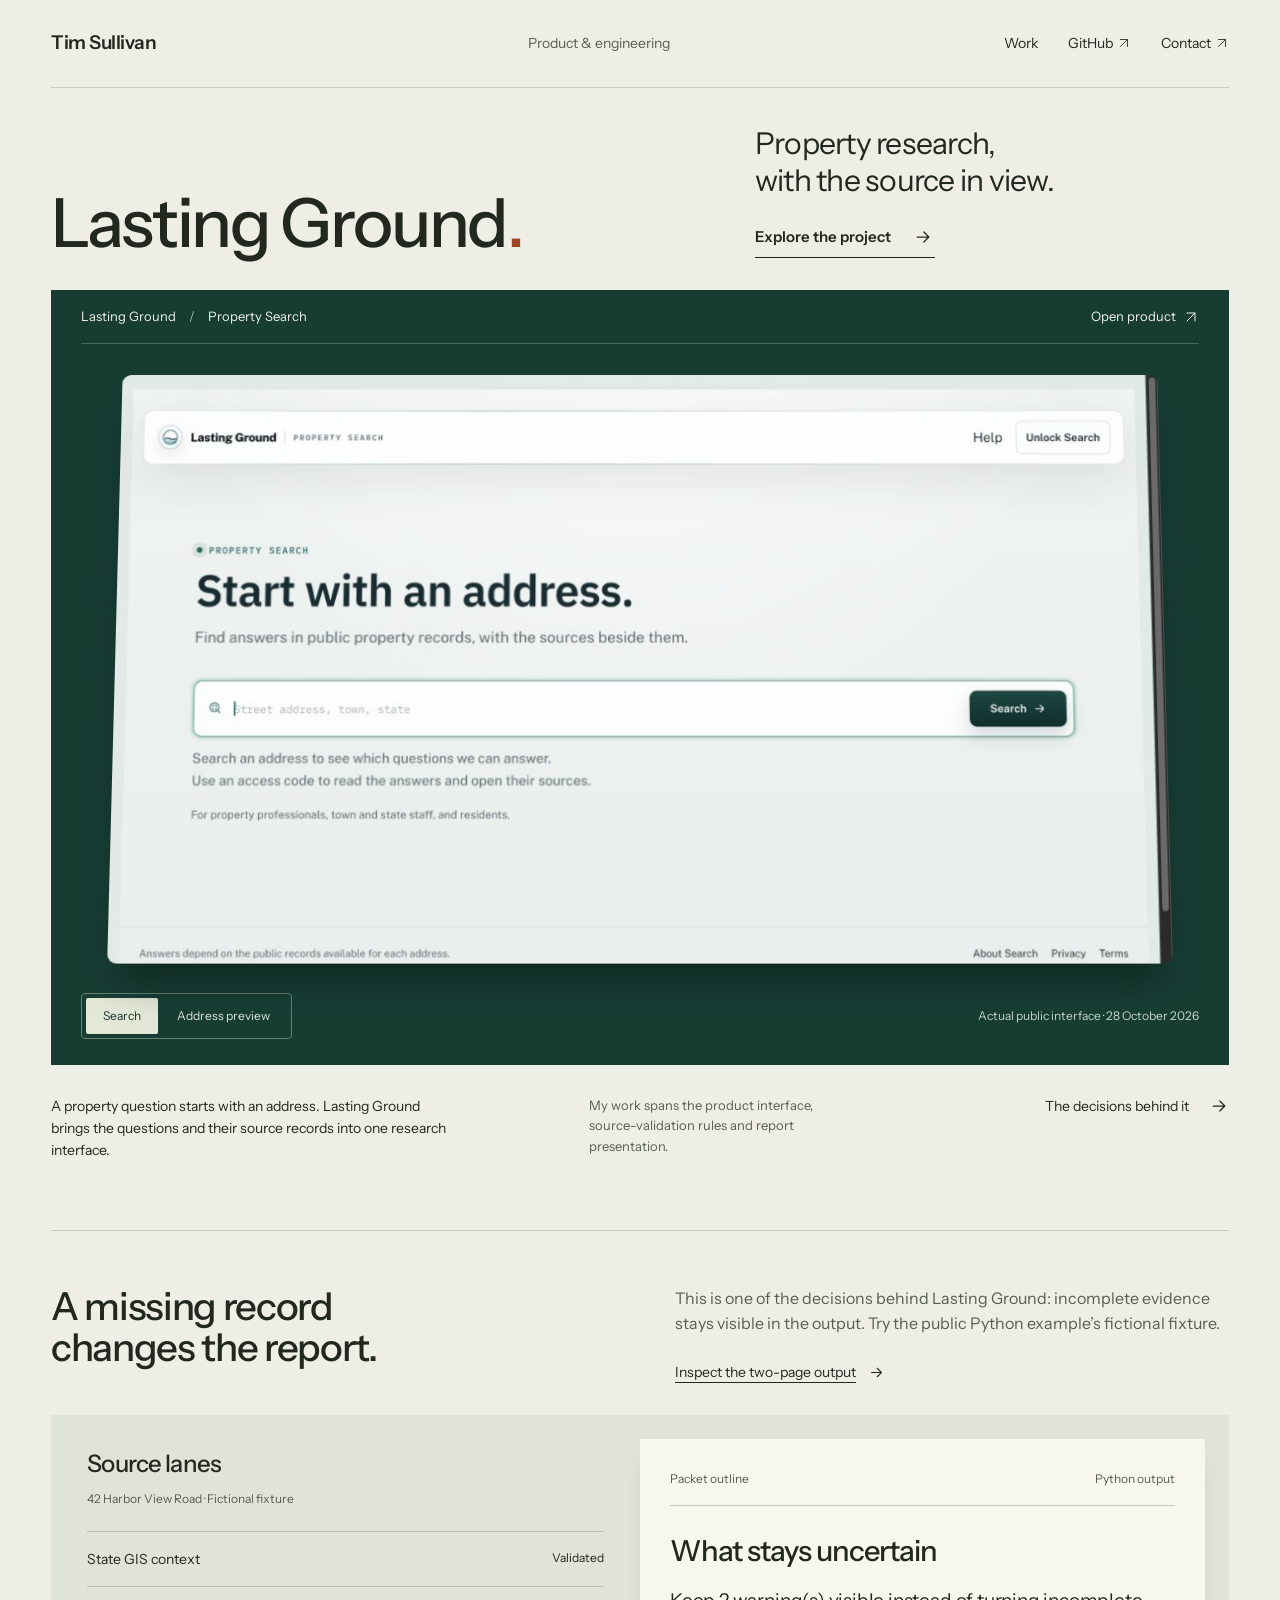
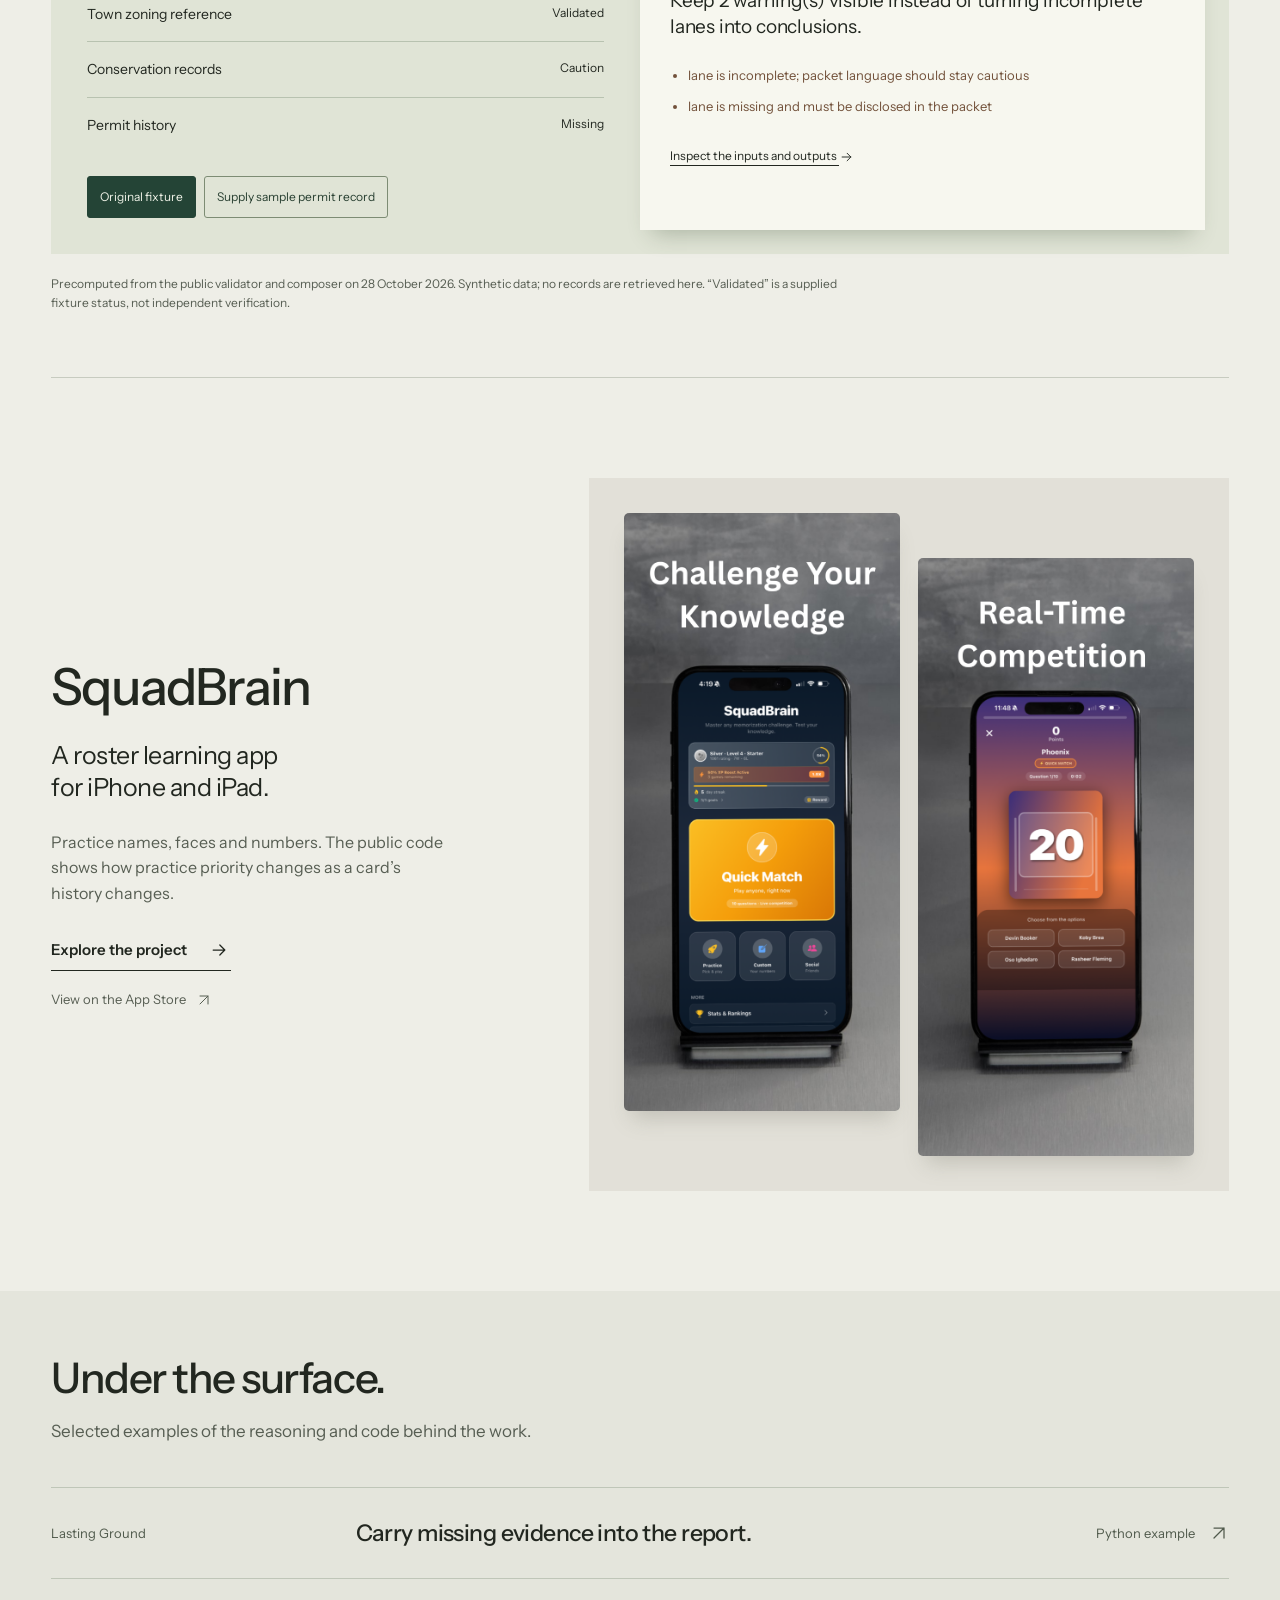
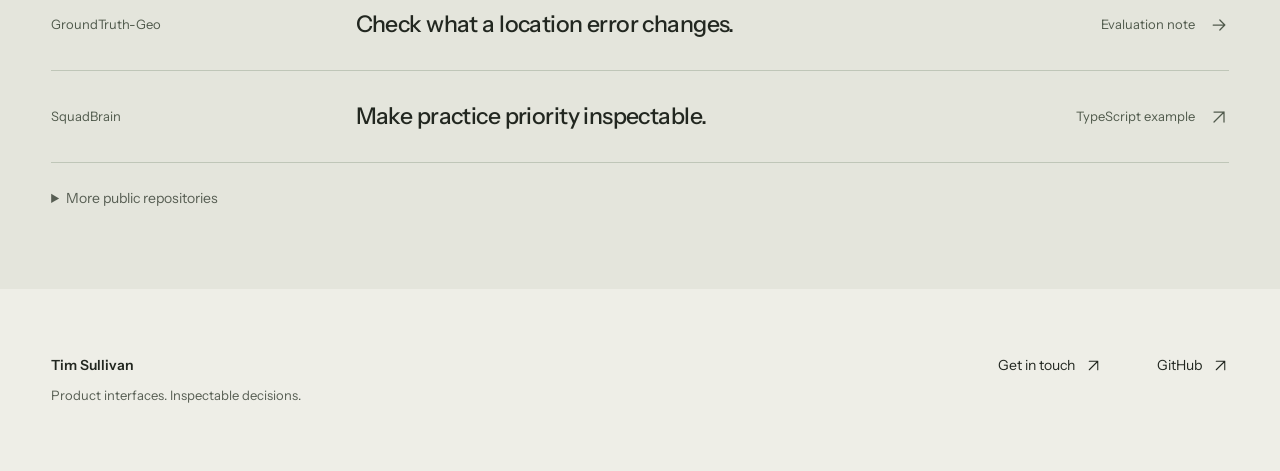
==== commit 673b5b8c: "Lead the portfolio with actual Lasting Ground product work" ====
--- a/index.html
+++ b/index.html
@@ -1 +1,2 @@
-<!doctype html><html lang="en"><head><meta charset="utf-8"><meta name="viewport" content="width=device-width,initial-scale=1"><title>Tim Sullivan — Selected software projects</title><meta name="description" content="Property research, source evaluation and mobile apps. Inspect working examples and the decisions behind them."><meta name="theme-color" content="#111313"><link rel="canonical" href="https://sulmusic2-star.github.io/"><meta property="og:title" content="Tim Sullivan — Selected software projects"><meta property="og:description" content="Property research, source evaluation and mobile apps. Inspect working examples and the decisions behind them."><meta property="og:type" content="website"><meta property="og:image" content="https://sulmusic2-star.github.io/assets/portfolio-cover.webp"><link rel="icon" href="/assets/favicon.svg" type="image/svg+xml"><link rel="stylesheet" href="/presentation.css?v=20261028-design1"></head><body><a class="skip" href="#main">Skip to content</a><div class="wrap"><header><a class="identity" href="/">Tim Sullivan<span class="identity-dot" aria-hidden="true"></span></a><nav aria-label="Main navigation"><a href="/#work">Work</a><a href="https://github.com/sulmusic2-star" class="github-link">GitHub</a><a href="/contact/">Contact</a></nav></header><main id="main"><section class="intro"><h1>Selected software<br>projects.</h1><p>I’m Tim Sullivan. I work on property research, source evaluation and mobile apps. These projects show the interfaces, decisions and code behind that work.</p></section><section class="work" id="work" aria-labelledby="lasting-ground"><div class="work-heading"><h2 id="lasting-ground">Lasting Ground</h2><div><p class="description">Property research with the source still in view. Explore how an answer is assembled—and where it needs another check.</p><div class="links"><a class="primary-link" href="/case-studies/lasting-ground/">Explore the case study <span aria-hidden="true">↗</span></a><a href="https://lastingground.com">Open search</a></div></div></div><div class="spatial-exhibit" data-spatial><div class="model-header"><span>GroundTruth-Geo</span><span>Illustrative model</span></div><div class="model-stage"><canvas hidden aria-label="Three-dimensional illustrative terrain, boundary layer and movable point"></canvas><div class="model-fallback"><svg viewBox="-150 -150 300 300" role="img" aria-label="Plan view of the illustrative boundary and point"><rect x="-120" y="-120" width="240" height="240" fill="#e4dfce"/><polygon points="-25,-120 28,-120 42,-80 30,-35 48,15 36,65 50,120 -18,120 -33,75 -24,20 -42,-45" fill="#668c7c"/><circle class="fallback-radius" cx="65" cy="0" r="10" fill="#dc935c" fill-opacity=".25" stroke="#8c4b22"/><circle class="fallback-point" cx="65" cy="0" r="3" fill="#8c4b22"/></svg><p class="fallback-message">Plan view. Interactive controls load with JavaScript.</p></div><div class="model-scale" aria-hidden="true">Synthetic study · not a real site</div><div class="view-controls" role="group" aria-label="Model view"><button disabled type="button" data-view="perspective" aria-pressed="true">3D</button><button disabled type="button" data-view="plan" aria-pressed="false">Plan</button><button disabled type="button" data-view="layers" aria-pressed="false">Separate layer</button><button disabled type="button" data-view="rotate" aria-label="Rotate model clockwise">Rotate</button></div></div><div class="model-controls"><div class="model-readout" aria-live="polite" aria-atomic="true"><span class="status-dot" data-status="outside"></span><strong data-result>Outside the example boundary</strong><span data-distance>Move the point to test the edge.</span></div><div class="range-grid"><label>Point position <output data-x-label>65 m</output><input disabled type="range" min="-100" max="100" step="1" value="65" aria-label="Point position in illustrative meters" data-position></label><label>Assumed uncertainty <output data-radius-label>±10 m</output><input disabled type="range" min="0" max="30" step="1" value="10" aria-label="Assumed location uncertainty in illustrative meters" data-radius></label></div><div class="model-presets"><span>Try a case</span><button disabled type="button" data-preset="inside">Inside</button><button disabled type="button" data-preset="edge">At the edge</button><button disabled type="button" data-preset="outside">Outside</button></div></div><p class="exhibit-note">Synthetic terrain and boundary, drawn to explain the rule. The radius is an assumption, not a measured location error. No real property is represented.</p></div><div class="detail-row" id="groundtruth-geo"><h3>One point.<br>Different answers.</h3><div><p>The interactive study introduces GroundTruth-Geo, the companion evaluation project. Move the point across the boundary: when the uncertainty circle touches the edge, the example asks for review.</p><a class="text-link" href="/case-studies/lasting-ground/#evidence">Inspect a real archived example <span aria-hidden="true">↗</span></a></div></div></section><section class="work" aria-labelledby="squadbrain"><div class="work-heading"><h2 id="squadbrain">SquadBrain</h2><div><p class="description">A roster learning app for iPhone and iPad. A focused practice interface, backed by explicit selection and result-checking rules.</p><div class="links"><a class="primary-link" href="/case-studies/squadbrain/">Explore the case study <span aria-hidden="true">↗</span></a><a href="https://apps.apple.com/us/app/squadbrain/id6756122317">App Store</a></div></div></div><div class="phone-gallery"><figure class="phone phone-one"><img src="/assets/squadbrain-home.png" width="1284" height="2778" alt="SquadBrain published home screen" loading="lazy"></figure><figure class="phone phone-two"><img src="/assets/squadbrain-quiz.png" width="1284" height="2778" alt="SquadBrain published roster quiz screen" loading="lazy"></figure><div class="phone-caption"><span>Practice. Recall. Repeat.</span><p>Cropped published product images<br>iPhone &amp; iPad</p></div></div><div class="detail-row"><h3>What gets practiced next?</h3><p>Inspect the public practice module and change a fictional card’s history to see how its priority moves. The full app source remains private.</p></div></section><section class="more" aria-labelledby="more-code"><h2 id="more-code">Further work.</h2><div class="project-row"><h3><a href="https://github.com/sulmusic2-star/agent-vigil">Agent Vigil <span aria-hidden="true">↗</span></a></h3><p>Pull-request verification tooling for commit identity, test evidence and policy checks. Distribution and service limits are documented in the repository.</p></div><div class="project-row"><h3><a href="https://github.com/sulmusic2-star/patch-lab">Patch Lab <span aria-hidden="true">↗</span></a></h3><p>A public alpha for local repository evidence and migration checks, with file-level findings for further review.</p></div></section></main><footer><p>Tim Sullivan<br><span>Selected software projects.</span></p><div class="links"><a href="mailto:hello@lastingground.com">Email</a><a href="https://github.com/sulmusic2-star">GitHub</a></div></footer></div><noscript><p class="noscript-note">Interactive controls require JavaScript. The source links, archived study and product images remain available.</p></noscript><script type="module" src="/assets/js/portfolio.mjs"></script></body></html>+<!DOCTYPE html>
+<html lang="en"><head><meta charset="utf-8"/><meta content="width=device-width,initial-scale=1" name="viewport"/><title>Tim Sullivan — Product &amp; engineering</title><meta content="Lasting Ground, SquadBrain, and the engineering decisions behind them." name="description"/><meta content="#eeeee7" name="theme-color"/><link href="https://sulmusic2-star.github.io/" rel="canonical"/><meta content="Tim Sullivan — Product &amp; engineering" property="og:title"/><meta content="Lasting Ground, SquadBrain, and the engineering decisions behind them." property="og:description"/><meta content="https://sulmusic2-star.github.io/assets/portfolio-cover.webp" property="og:image"/><link href="/assets/favicon.svg" rel="icon" type="image/svg+xml"/><link href="/assets/fonts/instrument-sans.css" rel="stylesheet"/><link href="/folio.css?v=20261028-r2" rel="stylesheet"/></head><body><a class="skip" href="#main">Skip to content</a><header class="masthead"><a class="name" href="/">Tim Sullivan</a><span class="discipline">Product &amp; engineering</span><nav aria-label="Main"><a href="/#work">Work</a><a href="https://github.com/sulmusic2-star">GitHub <svg aria-hidden="true" viewbox="0 0 24 24"><path d="M6 18 18 6M6 6h12v12"></path></svg></a><a href="mailto:hello@lastingground.com">Contact <svg aria-hidden="true" viewbox="0 0 24 24"><path d="M6 18 18 6M6 6h12v12"></path></svg></a></nav></header><main id="main"><section aria-labelledby="lg-title" class="flagship" id="work"><div class="project-heading"><h1 id="lg-title">Lasting Ground<span class="title-period">.</span></h1><div class="project-description"><p>Property research, <br/>with the source in view.</p><a class="text-action" href="/case-studies/lasting-ground/">Explore the project <svg aria-hidden="true" viewbox="0 0 24 24"><path d="M5 12h14m-6-6 6 6-6 6"></path></svg></a></div></div><div class="product-exhibit" data-product-gallery=""><div class="exhibit-toolbar"><span>Lasting Ground <span class="toolbar-divider">/</span> Property Search</span><a href="https://lastingground.com">Open product <svg aria-hidden="true" viewbox="0 0 24 24"><path d="M6 18 18 6M6 6h12v12"></path></svg></a></div><div class="product-stage"><a aria-label="Open full-size Lasting Ground search capture" class="product-image-link" data-full-image="" href="/assets/product/lasting-ground-search.png"><picture><source data-mobile-capture="" media="(max-width: 680px)" srcset="/assets/product/lasting-ground-search-mobile.png"/><img alt="Actual Lasting Ground public search interface, captured October 28, 2026. Start with an address, with a property address input and Search button." data-product-image="" fetchpriority="high" height="712" src="/assets/product/lasting-ground-search.png" width="1266"/></picture></a></div><div class="exhibit-footer"><div aria-label="Captured product view" class="view-switch" role="group"><button aria-pressed="true" data-capture="search" disabled="" type="button">Search</button><button aria-pressed="false" data-capture="preview" disabled="" type="button">Address preview</button></div><p data-capture-caption="">Actual public interface · 28 October 2026</p></div></div><div class="project-caption"><p>A property question starts with an address. Lasting Ground brings the questions and their source records into one research interface.</p><p>My work spans the product interface, source-validation rules and report presentation.</p><a href="/case-studies/lasting-ground/">The decisions behind it <svg aria-hidden="true" viewbox="0 0 24 24"><path d="M5 12h14m-6-6 6 6-6 6"></path></svg></a></div><section class="source-example" data-source-example="" id="source-example"><div class="example-intro"><h2>A missing record <br/>changes the report.</h2><p>This is one of the decisions behind Lasting Ground: incomplete evidence stays visible in the output. Try the public Python example’s fictional fixture.</p><a class="inline-link" href="/assets/product/source-check-example.pdf">Inspect the two-page output <svg aria-hidden="true" viewbox="0 0 24 24"><path d="M5 12h14m-6-6 6 6-6 6"></path></svg></a></div><div class="example-workbench"><div class="example-input"><h3>Source lanes</h3><p class="fixture-label">42 Harbor View Road · Fictional fixture</p><dl><div><dt>State GIS context</dt><dd>Validated</dd></div><div><dt>Town zoning reference</dt><dd>Validated</dd></div><div><dt>Conservation records</dt><dd>Caution</dd></div><div><dt>Permit history</dt><dd data-permit-state="">Missing</dd></div></dl><div aria-label="Synthetic permit-history scenario" class="fixture-switch" role="group"><button aria-pressed="true" data-scenario="original" disabled="">Original fixture</button><button aria-pressed="false" data-scenario="supplied" disabled="">Supply sample permit record</button></div></div><div aria-live="polite" class="example-output"><div class="output-top"><span>Packet outline</span><span>Python output</span></div><h3>What stays uncertain</h3><p class="output-sentence" data-warning-output="">Keep 2 warning(s) visible instead of turning incomplete lanes into conclusions.</p><ul data-warning-list=""><li>lane is incomplete; packet language should stay cautious</li><li>lane is missing and must be disclosed in the packet</li></ul><a href="/assets/product/source-example.json">Inspect the inputs and outputs <svg aria-hidden="true" viewbox="0 0 24 24"><path d="M5 12h14m-6-6 6 6-6 6"></path></svg></a></div></div><p class="example-scope">Precomputed from the public validator and composer on 28 October 2026. Synthetic data; no records are retrieved here. “Validated” is a supplied fixture status, not independent verification.</p><p class="example-error" data-example-error="" hidden="">The sample controls could not load. The original fixture, downloadable output and Python source remain available.</p></section></section><section aria-labelledby="sb-title" class="second-project"><div class="second-copy"><h2 id="sb-title">SquadBrain</h2><p>A roster learning app <br/>for iPhone and iPad.</p><p class="body-copy">Practice names, faces and numbers. The public code shows how practice priority changes as a card’s history changes.</p><a class="text-action" href="/case-studies/squadbrain/">Explore the project <svg aria-hidden="true" viewbox="0 0 24 24"><path d="M5 12h14m-6-6 6 6-6 6"></path></svg></a><a class="quiet-link" href="https://apps.apple.com/us/app/squadbrain/id6756122317">View on the App Store <svg aria-hidden="true" viewbox="0 0 24 24"><path d="M6 18 18 6M6 6h12v12"></path></svg></a></div><a aria-label="Explore SquadBrain" class="app-image" href="/case-studies/squadbrain/"><img alt="Published SquadBrain product artwork showing the roster learning home screen" height="2778" loading="lazy" src="/assets/squadbrain-home.png" width="1284"/><img alt="Published SquadBrain product artwork showing roster practice" height="2778" loading="lazy" src="/assets/squadbrain-quiz.png" width="1284"/></a></section><section aria-labelledby="engineering-title" class="engineering"><h2 id="engineering-title">Under the surface.</h2><p class="engineering-intro">Selected examples of the reasoning and code behind the work.</p><div class="engineering-list"><a href="https://github.com/sulmusic2-star/lasting-ground-showcase/blob/main/examples/packet_composer.py"><span>Lasting Ground</span><strong>Carry missing evidence into the report.</strong><span>Python example <svg aria-hidden="true" viewbox="0 0 24 24"><path d="M6 18 18 6M6 6h12v12"></path></svg></span></a><a href="/notes/groundtruth-geo/"><span>GroundTruth-Geo</span><strong>Check what a location error changes.</strong><span>Evaluation note <svg aria-hidden="true" viewbox="0 0 24 24"><path d="M5 12h14m-6-6 6 6-6 6"></path></svg></span></a><a href="https://github.com/sulmusic2-star/squadbrain-showcase/blob/main/examples/adaptive-practice.ts"><span>SquadBrain</span><strong>Make practice priority inspectable.</strong><span>TypeScript example <svg aria-hidden="true" viewbox="0 0 24 24"><path d="M6 18 18 6M6 6h12v12"></path></svg></span></a></div><details class="more-code"><summary>More public repositories</summary><p><a href="https://github.com/sulmusic2-star/agent-vigil">Agent Vigil</a> — pull-request verification tooling.</p><p><a href="https://github.com/sulmusic2-star/patch-lab">Patch Lab</a> — local repository and migration checks, public alpha.</p></details></section></main><footer class="site-footer"><p>Tim Sullivan<span>Product interfaces. Inspectable decisions.</span></p><a href="mailto:hello@lastingground.com">Get in touch <svg aria-hidden="true" viewbox="0 0 24 24"><path d="M6 18 18 6M6 6h12v12"></path></svg></a><a href="https://github.com/sulmusic2-star">GitHub <svg aria-hidden="true" viewbox="0 0 24 24"><path d="M6 18 18 6M6 6h12v12"></path></svg></a></footer><script src="/assets/js/folio.mjs" type="module"></script></body></html>
--- a/assets/fonts/instrument-sans.css
+++ b/assets/fonts/instrument-sans.css
@@ -0,0 +1,32 @@
+@font-face {
+  font-family: 'Instrument Sans';
+  font-style: normal;
+  font-weight: 400;
+  font-stretch: normal;
+  font-display: swap;
+  src: url(/assets/fonts/instrument-sans-0.ttf) format('truetype');
+}
+@font-face {
+  font-family: 'Instrument Sans';
+  font-style: normal;
+  font-weight: 500;
+  font-stretch: normal;
+  font-display: swap;
+  src: url(/assets/fonts/instrument-sans-1.ttf) format('truetype');
+}
+@font-face {
+  font-family: 'Instrument Sans';
+  font-style: normal;
+  font-weight: 600;
+  font-stretch: normal;
+  font-display: swap;
+  src: url(/assets/fonts/instrument-sans-2.ttf) format('truetype');
+}
+@font-face {
+  font-family: 'Instrument Sans';
+  font-style: normal;
+  font-weight: 700;
+  font-stretch: normal;
+  font-display: swap;
+  src: url(/assets/fonts/instrument-sans-3.ttf) format('truetype');
+}
--- a/folio.css
+++ b/folio.css
@@ -0,0 +1,6 @@
+:root{--paper:#eeeee7;--ink:#222720;--muted:#575e53;--forest:#173d33;--line:#c7cbc0;--accent:#9e4427;--space:clamp(22px,4vw,72px);--font:'Instrument Sans',sans-serif;color-scheme:light}*{box-sizing:border-box}html{scroll-behavior:smooth;scroll-padding-top:24px;scrollbar-color:#65725f var(--paper)}body{margin:0;background:var(--paper);color:var(--ink);font:400 17px/1.6 var(--font);-webkit-font-smoothing:antialiased}::selection{background:#c7d7b0;color:#15271b}a{color:inherit;text-decoration:none;text-underline-offset:5px}button{font:inherit;cursor:pointer}a:hover{text-decoration:underline}a:focus-visible,button:focus-visible,summary:focus-visible{outline:3px solid var(--accent);outline-offset:6px}button:disabled{cursor:default;opacity:.55}svg{width:20px;height:20px;fill:none;stroke:currentColor;stroke-width:1.5;stroke-linecap:round;stroke-linejoin:round;vertical-align:middle;flex-shrink:0}h1,h2,h3,p,figure{margin:0}h1,h2,h3{font-weight:500;line-height:1.08;letter-spacing:-.035em;text-wrap:balance}p{max-width:69ch}img{max-width:100%;display:block;height:auto}.skip{position:absolute;top:-80px;left:20px;background:var(--ink);color:var(--paper);padding:12px 20px;z-index:99}.skip:focus{top:12px}.masthead{margin:0 var(--space);height:88px;border-bottom:1px solid var(--line);display:grid;grid-template-columns:1fr 1fr auto;align-items:center;gap:20px;font-size:14px}.name{font-size:19px;font-weight:600;letter-spacing:-.025em}.discipline{color:var(--muted)}nav{display:flex;gap:30px;align-items:center}nav a{display:inline-flex;gap:4px;align-items:center}nav svg{width:14px;height:14px}main{overflow:clip}.flagship{padding:38px var(--space) 0}.project-heading{display:grid;grid-template-columns:1.4fr 1fr;align-items:end;gap:40px;margin-bottom:32px}.project-heading h1{font-size:clamp(50px,5.3vw,84px);line-height:1.04;max-width:none;font-weight:500}.title-period{color:var(--accent)}.project-description{display:flex;gap:26px;flex-direction:column;align-items:flex-start}.project-description>p{font-size:clamp(23px,2.35vw,36px);line-height:1.22;letter-spacing:-.025em}.text-action{font-size:15px;display:inline-flex;align-items:center;gap:20px;font-weight:600;border-bottom:1px solid currentColor;padding:0 0 8px}.text-action svg{width:24px}.text-action:hover{text-decoration:none;color:var(--accent)}.product-exhibit{background:var(--forest);color:#edf2e9;position:relative;isolation:isolate}.exhibit-toolbar{height:54px;padding:10px 0;margin:0 30px;display:flex;justify-content:space-between;align-items:center;font-size:13px;border-bottom:1px solid #4a665b}.toolbar-divider{color:#a4beaf;margin:0 10px}.exhibit-toolbar a{display:inline-flex;gap:7px;align-items:center}.exhibit-toolbar svg{width:16px;height:16px}.product-stage{padding:26px clamp(25px,5vw,92px) 32px;perspective:1400px;background:radial-gradient(ellipse at 50% 80%,#47776200 10%,#173d3300 70%)}.product-image-link{display:block;transform:rotateX(4deg);transform-origin:center center;box-shadow:0 25px 35px -12px #071b15aa;transition:transform .65s cubic-bezier(.16,1,.3,1),box-shadow .65s cubic-bezier(.16,1,.3,1);border-radius:9px;overflow:hidden}.product-image-link:hover{transform:rotateX(0);box-shadow:0 29px 40px -12px #071b15aa}.product-image-link img{width:100%;aspect-ratio:1266/712;object-fit:cover}.exhibit-footer{display:flex;align-items:center;justify-content:space-between;gap:24px;padding:0 30px 26px;font-size:12px;color:#c4d7c8}.view-switch{display:flex;gap:2px;border:1px solid #698074;padding:4px;border-radius:4px}.view-switch button{min-height:36px;padding:4px 17px;border:0;border-radius:2px;background:transparent;color:#dce9dd;font-size:12px}.view-switch button[aria-pressed=true]{background:#e4e8d9;color:#193529}.view-switch button:hover:not([aria-pressed=true]){background:#36594c}.product-exhibit :focus-visible{outline-color:#e5c399}.project-caption{display:grid;grid-template-columns:1.4fr .7fr 1fr;gap:60px;margin-top:30px;padding-bottom:68px;border-bottom:1px solid var(--line);font-size:14px}.project-caption p:first-child{max-width:45ch}.project-caption p:nth-child(2){color:var(--muted);font-size:13px}.project-caption>a{justify-self:end;align-self:start;display:flex;gap:20px;align-items:center}.second-project{margin:100px var(--space);display:grid;grid-template-columns:1fr 1.4fr;gap:80px;align-items:center}.second-copy h2{font-size:clamp(40px,4vw,60px);margin-bottom:24px}.second-copy>p:first-of-type{font-size:25px;line-height:1.3;letter-spacing:-.02em;margin-bottom:26px}.body-copy{color:var(--muted);font-size:16px;max-width:36ch;margin-bottom:30px}.quiet-link{display:flex;align-items:center;gap:10px;font-size:13px;margin-top:18px;color:var(--muted)}.quiet-link svg{width:16px}.app-image{display:grid;grid-template-columns:1fr 1fr;gap:18px;background:#e2e0d8;padding:35px;align-items:start;overflow:hidden}.app-image img{width:100%;box-shadow:0 15px 20px -8px #7c7b7150;border-radius:5px}.app-image img:nth-child(2){margin-top:45px}.engineering{padding:65px var(--space) 80px;background:#e4e5dc}.engineering h2{font-size:clamp(34px,3.3vw,50px);margin-bottom:16px}.engineering-intro{font-size:17px;color:var(--muted);margin-bottom:42px}.engineering-list>a{display:grid;grid-template-columns:1fr 2fr 1fr;gap:20px;align-items:center;padding:27px 0;border-top:1px solid #bfc6b8}.engineering-list>a:last-child{border-bottom:1px solid #bfc6b8}.engineering-list>a>span{font-size:13px;color:#505a4c}.engineering-list>a>span:last-child{justify-self:end;display:flex;gap:14px;align-items:center}.engineering-list strong{font-size:23px;font-weight:500;letter-spacing:-.025em}.engineering-list>a:hover{text-decoration:none;color:var(--accent)}.more-code{font-size:14px;margin-top:24px;color:var(--muted)}.more-code summary{cursor:pointer;width:fit-content}.more-code p{margin-top:14px}.more-code a{text-decoration:underline}.site-footer{margin:0 var(--space);padding:65px 0;display:flex;gap:55px;align-items:flex-start;font-size:14px}.site-footer p{font-weight:600;margin-right:auto}.site-footer p span{display:block;font-size:13px;color:var(--muted);font-weight:400;margin-top:8px}.site-footer>a{display:inline-flex;gap:10px;align-items:center}.site-footer svg{width:17px;height:17px}.case-opening{padding:42px var(--space) 60px}.back-link{font-size:13px;color:var(--muted);display:inline-block;margin-bottom:42px}.case-opening h1{font-size:clamp(44px,6.1vw,88px);margin-bottom:28px}.case-thesis{font-size:clamp(28px,3.5vw,52px);line-height:1.15;letter-spacing:-.03em}.case-introduction{display:grid;grid-template-columns:1.3fr 1fr;gap:12%;margin-top:42px;align-items:start}.case-introduction>p{font-size:18px;max-width:53ch}.case-introduction>div{justify-self:end}.case-opening+.product-exhibit{margin:0 var(--space)}.case-chapter{margin:80px var(--space);display:grid;grid-template-columns:1fr 1.3fr;gap:12%;padding-bottom:70px;border-bottom:1px solid var(--line)}.case-chapter h2,.report-section h2,.project-scope h2{font-size:clamp(30px,3.1vw,44px)}.chapter-content p{margin-bottom:22px;color:var(--muted);font-size:17px}.chapter-content .large-copy{font-size:26px;line-height:1.35;letter-spacing:-.02em;color:var(--ink)}.chapter-content .capture-boundary{font-size:13px;color:#5b6255}.inline-link{font-size:14px;text-decoration:underline;display:inline-flex;gap:12px;align-items:center}.inline-link svg{width:17px;height:17px}.chapter-content article{margin-bottom:46px}.chapter-content article:last-child{margin:0}.chapter-content h3{font-size:27px;margin-bottom:18px}.report-section{padding:65px var(--space);background:#dfe3d5;display:grid;grid-template-columns:1fr 1fr;gap:12%;align-items:center}.report-section>div{max-width:430px}.report-section p{margin:26px 0;font-size:17px;color:var(--muted)}.report-preview{display:block;max-width:360px;justify-self:center;transform:rotate(2deg);box-shadow:0 22px 28px -15px #5d6952a0;transition:transform .4s ease-out}.report-preview:hover{transform:rotate(0deg)}.report-preview img{width:100%;height:auto}.supporting .chapter-content h3{font-size:30px}.project-scope{margin:0 var(--space) 90px;max-width:900px}.project-scope p{margin:26px 0;color:var(--muted)}@media(min-width:1600px){.masthead,main,.site-footer{max-width:1600px;margin-left:auto;margin-right:auto}.masthead,.site-footer{padding-left:72px;padding-right:72px}.project-heading h1{max-width:none;font-size:96px}}@media(max-width:1000px){.project-heading{grid-template-columns:1.25fr 1fr;gap:30px}.project-caption{gap:24px;grid-template-columns:1.4fr 1fr}.project-caption>a{grid-column:1/-1;justify-self:start}.second-project{gap:35px}.app-image{padding:22px;gap:12px}.engineering-list>a{grid-template-columns:1fr 2fr}.engineering-list>a>span:last-child{grid-column:2;justify-self:start}.case-chapter{gap:40px}.case-introduction{gap:35px}.case-introduction>div{justify-self:start}}@media(max-width:680px){.masthead{height:85px;display:flex;justify-content:space-between;gap:15px}.discipline{display:none}nav{gap:16px;font-size:12px}nav a:first-child{display:none}.name{font-size:17px}nav svg{display:none}.flagship{padding-top:38px}.project-heading{display:block;margin-bottom:28px}.project-heading h1{font-size:clamp(44px,12.3vw,76px);max-width:100%;margin-bottom:25px;line-height:1.04}.project-description{flex-direction:column;gap:19px}.project-description>p{font-size:25px}.project-description>p br{display:none}.text-action{font-size:13px}.exhibit-toolbar{margin:0 15px;height:50px;font-size:12px}.exhibit-toolbar>span{max-width:60%;line-height:1.4}.toolbar-divider{margin:0 3px}.exhibit-toolbar>a{font-size:12px;gap:3px}.exhibit-toolbar svg{width:12px;height:12px}.product-stage{padding:20px 12px 25px;perspective:none}.product-image-link{transform:none;border-radius:3px;box-shadow:0 12px 18px -7px #071b1590}.exhibit-footer{padding:0 15px 17px;display:block}.view-switch{width:fit-content}.view-switch button{font-size:12px;padding:4px 12px;min-height:36px}.exhibit-footer p{font-size:12px;line-height:1.5;margin-top:12px}.project-caption{display:block;margin-top:23px;padding-bottom:38px;font-size:14px}.project-caption p:nth-child(2){margin-top:22px;line-height:1.8}.project-caption>a{margin-top:23px;font-size:13px}.second-project{margin:50px var(--space);display:flex;flex-direction:column;align-items:stretch;gap:28px}.second-copy h2{font-size:40px;margin-bottom:18px}.second-copy>p:first-of-type{font-size:23px;margin-bottom:20px}.body-copy{font-size:15px;max-width:45ch}.app-image{padding:20px;gap:13px}.app-image img:nth-child(2){margin-top:30px}.engineering{padding:45px var(--space)}.engineering h2{font-size:35px}.engineering-intro{font-size:15px;margin-bottom:30px}.engineering-list>a{grid-template-columns:1fr;gap:10px;padding:24px 0}.engineering-list strong{font-size:23px}.engineering-list>a>span:last-child{grid-column:auto;justify-self:start;font-size:12px}.site-footer{padding:38px 0;flex-wrap:wrap;gap:24px;font-size:13px}.site-footer p{width:100%}.case-opening{padding-top:28px;padding-bottom:32px}.back-link{margin-bottom:30px}.case-opening h1{font-size:46px;margin-bottom:23px}.case-thesis{font-size:30px;line-height:1.2}.case-thesis br{display:none}.case-introduction{display:block;margin-top:28px}.case-introduction>p{font-size:16px}.case-introduction>div{margin-top:25px}.case-chapter{display:block;margin:45px var(--space);padding-bottom:38px}.case-chapter h2{font-size:33px;margin-bottom:28px}.case-chapter h2 br{display:none}.chapter-content .large-copy{font-size:23px}.chapter-content p{font-size:15px}.chapter-content h3{font-size:25px}.chapter-content article{margin-bottom:35px}.report-section{display:block;padding:42px var(--space)}.report-section h2{font-size:33px}.report-section p{font-size:15px;margin:20px 0}.report-preview{max-width:270px;margin:38px auto 10px;transform:rotate(1deg)}.project-scope{margin:0 var(--space) 45px}.project-scope h2{font-size:33px}.project-scope p{font-size:15px}.inline-link{font-size:13px}}@media(prefers-reduced-motion:reduce){html{scroll-behavior:auto}*{transition:none!important}.product-image-link,.report-preview{transform:none!important}}@media print{.masthead nav,.view-switch,.site-footer,.skip{display:none}body{background:white}.product-image-link,.report-preview{transform:none;box-shadow:none}.case-chapter{break-inside:avoid}.product-exhibit{background:white;color:black}}
+
+.case-opening{display:grid;grid-template-columns:1.3fr 1fr;column-gap:9%;align-items:end;padding-bottom:38px}.case-opening>.back-link{grid-column:1/-1;margin-bottom:25px}.case-opening h1{font-size:clamp(44px,5.4vw,78px);margin:0}.case-opening .case-thesis{font-size:clamp(26px,2.5vw,36px);margin:0}.case-opening .case-actions{grid-column:2;display:flex;gap:25px;align-items:center;margin-top:25px}.case-actions .quiet-link{margin-top:0}.case-introduction{display:block;margin:0 0 30px}.case-introduction>p{font-size:18px}.case-introduction>div{display:none}@media(max-width:680px){.case-opening{display:block}.case-opening h1{font-size:46px;margin-bottom:22px}.case-opening .case-thesis{font-size:27px}.case-opening .case-actions{display:block;margin-top:24px}.case-actions .quiet-link{margin-top:17px}.case-introduction>p{font-size:16px}}
+.source-example{margin:72px var(--space);padding:0 0 65px;border-bottom:1px solid var(--line)}.flagship .source-example{margin:55px 0 0}.example-intro{display:grid;grid-template-columns:1fr 1fr;gap:24px 70px;align-items:start;margin-bottom:32px}.example-intro h2{font-size:clamp(30px,3vw,43px);grid-row:1/3}.example-intro>p{font-size:16px;color:var(--muted)}.example-intro .inline-link{justify-self:start}.example-workbench{display:grid;grid-template-columns:1fr 1fr;gap:0;background:#e0e4d6}.example-input{padding:36px}.example-input h3{font-size:24px;margin-bottom:12px}.fixture-label{font-size:12px;color:var(--muted);margin-bottom:22px}.example-input dl{margin:0}.example-input dl>div{display:flex;gap:14px;justify-content:space-between;padding:16px 0;border-top:1px solid #b8c2b0;font-size:14px}.example-input dd{margin:0;font-size:12px}.fixture-switch{display:flex;gap:8px;flex-wrap:wrap;margin-top:24px}.fixture-switch button{font-size:12px;min-height:42px;border:1px solid #7d8c74;border-radius:3px;padding:9px 12px;background:transparent;color:#294032}.fixture-switch button[aria-pressed=true]{background:#244436;color:#f0f3e8;border-color:#244436}.example-output{background:#f7f7ef;margin:24px 24px 24px 0;padding:30px;box-shadow:0 15px 22px -12px #3a4e3455;align-self:stretch;min-height:340px}.output-top{display:flex;justify-content:space-between;gap:20px;border-bottom:1px solid #c7cbc0;padding-bottom:16px;margin-bottom:28px;font-size:12px;color:var(--muted)}.example-output h3{font-size:29px;line-height:1.18;margin-bottom:20px}.output-sentence{font-size:19px;line-height:1.4;letter-spacing:-.01em}.example-output ul{font-size:13px;color:#72513a;padding-left:18px;margin:24px 0;line-height:1.6}.example-output li+li{margin-top:10px}.example-output>a{font-size:12px;text-decoration:underline}.example-output>a svg{width:15px}.example-scope,.example-error{font-size:12px;color:var(--muted);margin-top:20px;max-width:100ch}.example-error{color:#8d3d24}[hidden]{display:none!important}.product-image-link picture{display:block}@media(max-width:680px){.product-image-link img{aspect-ratio:390/660;object-fit:cover;object-position:top}.product-stage{padding:16px 10px 20px}.source-example{margin:40px var(--space);padding-bottom:40px}.flagship .source-example{margin-top:36px}.example-intro{display:block;margin-bottom:24px}.example-intro h2{font-size:32px;margin-bottom:20px}.example-intro p{font-size:15px;margin-bottom:20px}.example-workbench{display:block}.example-input{padding:24px 20px}.example-input dl>div{font-size:13px}.example-input dd{font-size:12px}.example-output{margin:0 12px 12px;padding:24px 20px;min-height:0}.example-workbench{padding-bottom:1px}.example-output h3{font-size:26px}.example-scope{font-size:12px}.source-example br{display:none}.example-output>a{font-size:13px}.article-note .wrap{padding:0 22px}.article-note .masthead{margin:0}.article-note .section-heading h2{font-size:30px}}
+
+.article-note .model-fallback svg,.article-note .location-comparison svg{width:100%;height:auto;stroke:none}.article-note .technical-disclosure{margin:30px 0;border-top:1px solid var(--line);padding-top:24px}.article-note .technical-disclosure>summary{cursor:pointer;font-size:18px}
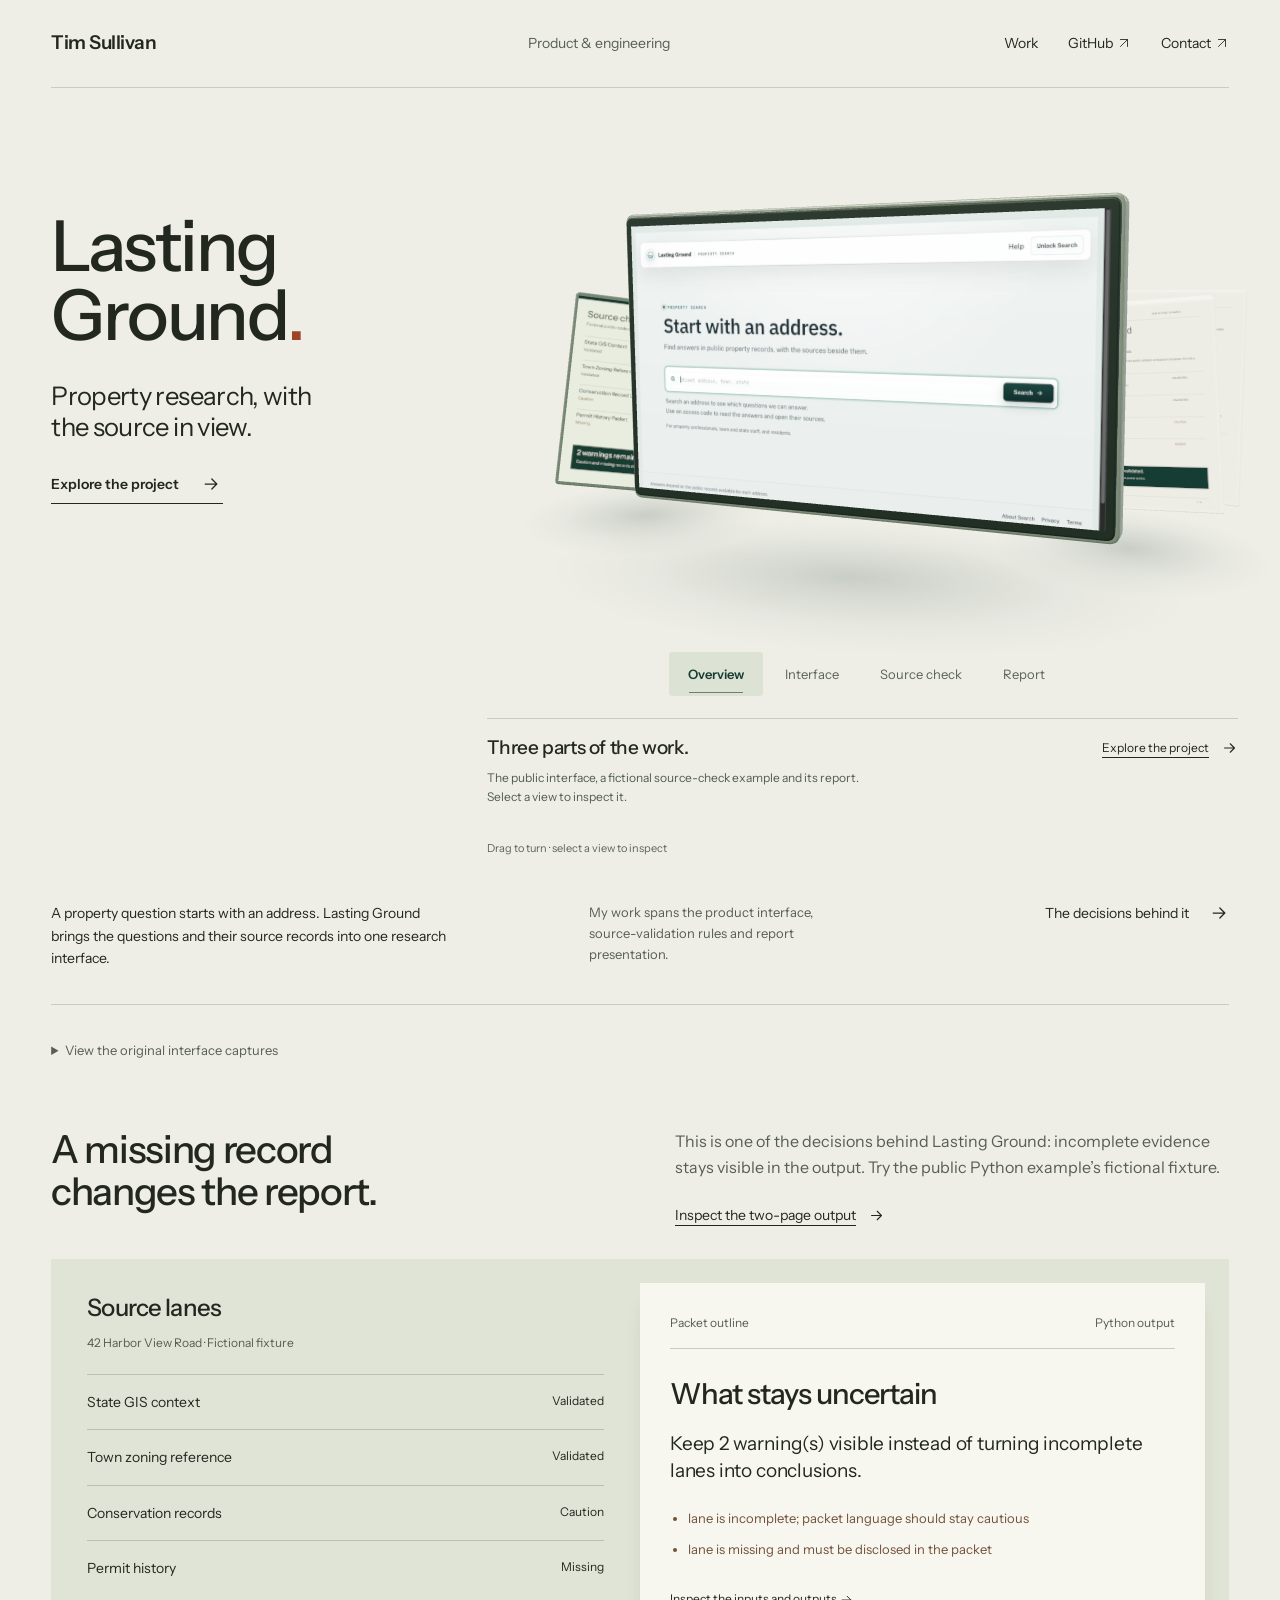
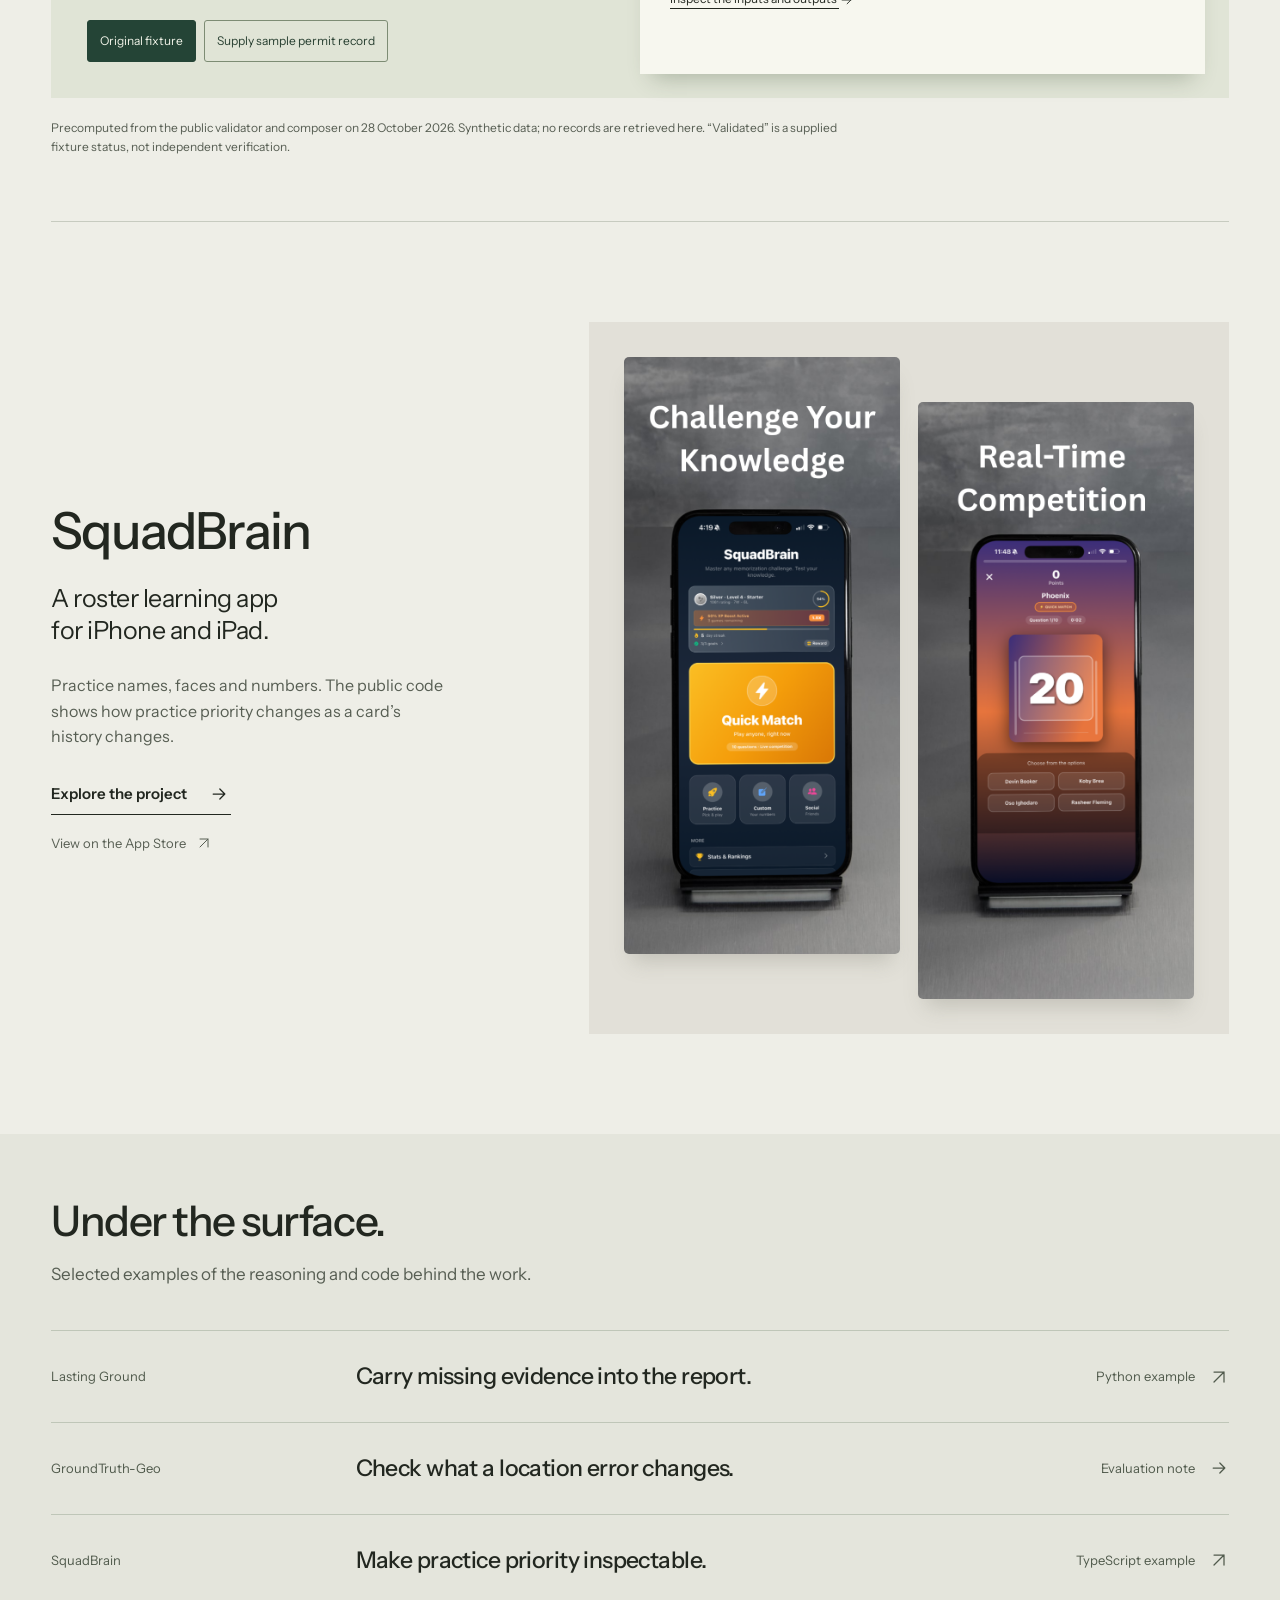
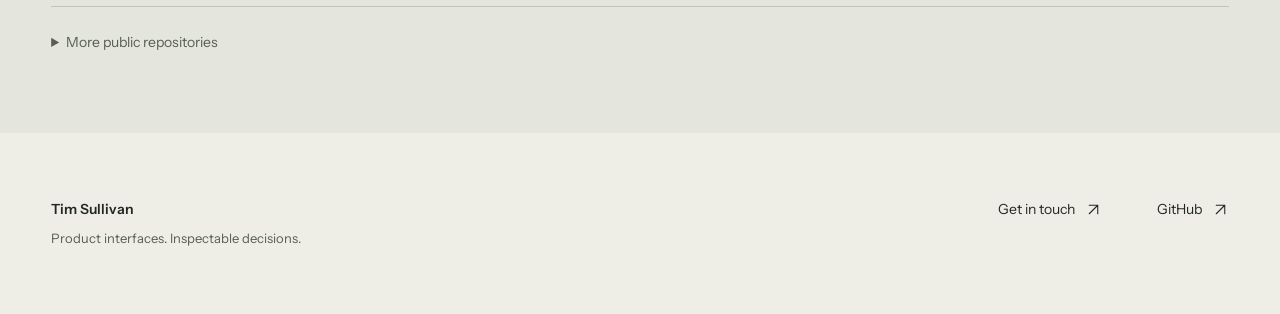
==== commit 39c022de: "Present Lasting Ground as interactive product artifacts" ====
--- a/index.html
+++ b/index.html
@@ -1,2 +1,6 @@
 <!DOCTYPE html>
-<html lang="en"><head><meta charset="utf-8"/><meta content="width=device-width,initial-scale=1" name="viewport"/><title>Tim Sullivan — Product &amp; engineering</title><meta content="Lasting Ground, SquadBrain, and the engineering decisions behind them." name="description"/><meta content="#eeeee7" name="theme-color"/><link href="https://sulmusic2-star.github.io/" rel="canonical"/><meta content="Tim Sullivan — Product &amp; engineering" property="og:title"/><meta content="Lasting Ground, SquadBrain, and the engineering decisions behind them." property="og:description"/><meta content="https://sulmusic2-star.github.io/assets/portfolio-cover.webp" property="og:image"/><link href="/assets/favicon.svg" rel="icon" type="image/svg+xml"/><link href="/assets/fonts/instrument-sans.css" rel="stylesheet"/><link href="/folio.css?v=20261028-r2" rel="stylesheet"/></head><body><a class="skip" href="#main">Skip to content</a><header class="masthead"><a class="name" href="/">Tim Sullivan</a><span class="discipline">Product &amp; engineering</span><nav aria-label="Main"><a href="/#work">Work</a><a href="https://github.com/sulmusic2-star">GitHub <svg aria-hidden="true" viewbox="0 0 24 24"><path d="M6 18 18 6M6 6h12v12"></path></svg></a><a href="mailto:hello@lastingground.com">Contact <svg aria-hidden="true" viewbox="0 0 24 24"><path d="M6 18 18 6M6 6h12v12"></path></svg></a></nav></header><main id="main"><section aria-labelledby="lg-title" class="flagship" id="work"><div class="project-heading"><h1 id="lg-title">Lasting Ground<span class="title-period">.</span></h1><div class="project-description"><p>Property research, <br/>with the source in view.</p><a class="text-action" href="/case-studies/lasting-ground/">Explore the project <svg aria-hidden="true" viewbox="0 0 24 24"><path d="M5 12h14m-6-6 6 6-6 6"></path></svg></a></div></div><div class="product-exhibit" data-product-gallery=""><div class="exhibit-toolbar"><span>Lasting Ground <span class="toolbar-divider">/</span> Property Search</span><a href="https://lastingground.com">Open product <svg aria-hidden="true" viewbox="0 0 24 24"><path d="M6 18 18 6M6 6h12v12"></path></svg></a></div><div class="product-stage"><a aria-label="Open full-size Lasting Ground search capture" class="product-image-link" data-full-image="" href="/assets/product/lasting-ground-search.png"><picture><source data-mobile-capture="" media="(max-width: 680px)" srcset="/assets/product/lasting-ground-search-mobile.png"/><img alt="Actual Lasting Ground public search interface, captured October 28, 2026. Start with an address, with a property address input and Search button." data-product-image="" fetchpriority="high" height="712" src="/assets/product/lasting-ground-search.png" width="1266"/></picture></a></div><div class="exhibit-footer"><div aria-label="Captured product view" class="view-switch" role="group"><button aria-pressed="true" data-capture="search" disabled="" type="button">Search</button><button aria-pressed="false" data-capture="preview" disabled="" type="button">Address preview</button></div><p data-capture-caption="">Actual public interface · 28 October 2026</p></div></div><div class="project-caption"><p>A property question starts with an address. Lasting Ground brings the questions and their source records into one research interface.</p><p>My work spans the product interface, source-validation rules and report presentation.</p><a href="/case-studies/lasting-ground/">The decisions behind it <svg aria-hidden="true" viewbox="0 0 24 24"><path d="M5 12h14m-6-6 6 6-6 6"></path></svg></a></div><section class="source-example" data-source-example="" id="source-example"><div class="example-intro"><h2>A missing record <br/>changes the report.</h2><p>This is one of the decisions behind Lasting Ground: incomplete evidence stays visible in the output. Try the public Python example’s fictional fixture.</p><a class="inline-link" href="/assets/product/source-check-example.pdf">Inspect the two-page output <svg aria-hidden="true" viewbox="0 0 24 24"><path d="M5 12h14m-6-6 6 6-6 6"></path></svg></a></div><div class="example-workbench"><div class="example-input"><h3>Source lanes</h3><p class="fixture-label">42 Harbor View Road · Fictional fixture</p><dl><div><dt>State GIS context</dt><dd>Validated</dd></div><div><dt>Town zoning reference</dt><dd>Validated</dd></div><div><dt>Conservation records</dt><dd>Caution</dd></div><div><dt>Permit history</dt><dd data-permit-state="">Missing</dd></div></dl><div aria-label="Synthetic permit-history scenario" class="fixture-switch" role="group"><button aria-pressed="true" data-scenario="original" disabled="">Original fixture</button><button aria-pressed="false" data-scenario="supplied" disabled="">Supply sample permit record</button></div></div><div aria-live="polite" class="example-output"><div class="output-top"><span>Packet outline</span><span>Python output</span></div><h3>What stays uncertain</h3><p class="output-sentence" data-warning-output="">Keep 2 warning(s) visible instead of turning incomplete lanes into conclusions.</p><ul data-warning-list=""><li>lane is incomplete; packet language should stay cautious</li><li>lane is missing and must be disclosed in the packet</li></ul><a href="/assets/product/source-example.json">Inspect the inputs and outputs <svg aria-hidden="true" viewbox="0 0 24 24"><path d="M5 12h14m-6-6 6 6-6 6"></path></svg></a></div></div><p class="example-scope">Precomputed from the public validator and composer on 28 October 2026. Synthetic data; no records are retrieved here. “Validated” is a supplied fixture status, not independent verification.</p><p class="example-error" data-example-error="" hidden="">The sample controls could not load. The original fixture, downloadable output and Python source remain available.</p></section></section><section aria-labelledby="sb-title" class="second-project"><div class="second-copy"><h2 id="sb-title">SquadBrain</h2><p>A roster learning app <br/>for iPhone and iPad.</p><p class="body-copy">Practice names, faces and numbers. The public code shows how practice priority changes as a card’s history changes.</p><a class="text-action" href="/case-studies/squadbrain/">Explore the project <svg aria-hidden="true" viewbox="0 0 24 24"><path d="M5 12h14m-6-6 6 6-6 6"></path></svg></a><a class="quiet-link" href="https://apps.apple.com/us/app/squadbrain/id6756122317">View on the App Store <svg aria-hidden="true" viewbox="0 0 24 24"><path d="M6 18 18 6M6 6h12v12"></path></svg></a></div><a aria-label="Explore SquadBrain" class="app-image" href="/case-studies/squadbrain/"><img alt="Published SquadBrain product artwork showing the roster learning home screen" height="2778" loading="lazy" src="/assets/squadbrain-home.png" width="1284"/><img alt="Published SquadBrain product artwork showing roster practice" height="2778" loading="lazy" src="/assets/squadbrain-quiz.png" width="1284"/></a></section><section aria-labelledby="engineering-title" class="engineering"><h2 id="engineering-title">Under the surface.</h2><p class="engineering-intro">Selected examples of the reasoning and code behind the work.</p><div class="engineering-list"><a href="https://github.com/sulmusic2-star/lasting-ground-showcase/blob/main/examples/packet_composer.py"><span>Lasting Ground</span><strong>Carry missing evidence into the report.</strong><span>Python example <svg aria-hidden="true" viewbox="0 0 24 24"><path d="M6 18 18 6M6 6h12v12"></path></svg></span></a><a href="/notes/groundtruth-geo/"><span>GroundTruth-Geo</span><strong>Check what a location error changes.</strong><span>Evaluation note <svg aria-hidden="true" viewbox="0 0 24 24"><path d="M5 12h14m-6-6 6 6-6 6"></path></svg></span></a><a href="https://github.com/sulmusic2-star/squadbrain-showcase/blob/main/examples/adaptive-practice.ts"><span>SquadBrain</span><strong>Make practice priority inspectable.</strong><span>TypeScript example <svg aria-hidden="true" viewbox="0 0 24 24"><path d="M6 18 18 6M6 6h12v12"></path></svg></span></a></div><details class="more-code"><summary>More public repositories</summary><p><a href="https://github.com/sulmusic2-star/agent-vigil">Agent Vigil</a> — pull-request verification tooling.</p><p><a href="https://github.com/sulmusic2-star/patch-lab">Patch Lab</a> — local repository and migration checks, public alpha.</p></details></section></main><footer class="site-footer"><p>Tim Sullivan<span>Product interfaces. Inspectable decisions.</span></p><a href="mailto:hello@lastingground.com">Get in touch <svg aria-hidden="true" viewbox="0 0 24 24"><path d="M6 18 18 6M6 6h12v12"></path></svg></a><a href="https://github.com/sulmusic2-star">GitHub <svg aria-hidden="true" viewbox="0 0 24 24"><path d="M6 18 18 6M6 6h12v12"></path></svg></a></footer><script src="/assets/js/folio.mjs" type="module"></script></body></html>+
+<html lang="en"><head><meta charset="utf-8"/><meta content="width=device-width,initial-scale=1" name="viewport"/><title>Tim Sullivan — Product &amp; engineering</title><meta content="Lasting Ground, SquadBrain, and the engineering decisions behind them." name="description"/><meta content="#eeeee7" name="theme-color"/><link href="https://sulmusic2-star.github.io/" rel="canonical"/><meta content="Tim Sullivan — Product &amp; engineering" property="og:title"/><meta content="Lasting Ground, SquadBrain, and the engineering decisions behind them." property="og:description"/><meta content="https://sulmusic2-star.github.io/assets/lasting-ground-studio-cover.png" property="og:image"/><link href="/assets/favicon.svg" rel="icon" type="image/svg+xml"/><link href="/assets/fonts/instrument-sans.css" rel="stylesheet"/><link href="/folio.css?v=20261028-r2" rel="stylesheet"/><link href="/studio.css?v=20261028-d1" rel="stylesheet"/></head><body><a class="skip" href="#main">Skip to content</a><header class="masthead"><a class="name" href="/">Tim Sullivan</a><span class="discipline">Product &amp; engineering</span><nav aria-label="Main"><a href="/#work">Work</a><a href="https://github.com/sulmusic2-star">GitHub <svg aria-hidden="true" viewbox="0 0 24 24"><path d="M6 18 18 6M6 6h12v12"></path></svg></a><a href="mailto:hello@lastingground.com">Contact <svg aria-hidden="true" viewbox="0 0 24 24"><path d="M6 18 18 6M6 6h12v12"></path></svg></a></nav></header><main id="main"><section aria-labelledby="lg-title" class="flagship" id="work"><div class="flagship-composition"><div class="project-heading"><h1 id="lg-title">Lasting Ground<span class="title-period">.</span></h1><div class="project-description"><p>Property research, <br/>with the source in view.</p><a class="text-action" href="/case-studies/lasting-ground/">Explore the project <svg aria-hidden="true" viewbox="0 0 24 24"><path d="M5 12h14m-6-6 6 6-6 6"></path></svg></a></div></div><section aria-label="Lasting Ground product artifacts" class="product-studio" data-product-studio="" data-view="overview">
+<div class="studio-stage" data-studio-stage=""><canvas aria-label="Three-dimensional presentation of the actual public interface and fictional source-check and report examples. Use the view buttons below, or left and right arrow keys." hidden="" role="img" tabindex="0"></canvas><div class="studio-fallback" data-studio-fallback=""><img alt="Actual Lasting Ground public interface. The source and report examples are available through the controls below." fetchpriority="high" height="712" src="/assets/product/lasting-ground-search.png" width="1266"/></div></div>
+<div aria-label="Inspect a product artifact" class="studio-controls" role="group"><button aria-pressed="true" data-studio-view="overview" disabled="" type="button">Overview</button><button aria-pressed="false" data-studio-view="interface" disabled="" type="button">Interface</button><button aria-pressed="false" data-studio-view="source" disabled="" type="button">Source check</button><button aria-pressed="false" data-studio-view="report" disabled="" type="button">Report</button></div>
+<div aria-live="polite" class="studio-description"><div><h2 data-studio-title="">Three parts of the work.</h2><p data-studio-copy="">The public interface, a fictional source-check example and its report. Select a view to inspect it.</p></div><a data-studio-link="" href="/case-studies/lasting-ground/"><span>Explore the project</span><svg aria-hidden="true" viewbox="0 0 24 24"><path d="M5 12h14m-6-6 6 6-6 6"></path></svg></a></div><p class="studio-hint" data-studio-hint="">Original captures and example files remain available below.</p></section></div><div class="project-caption"><p>A property question starts with an address. Lasting Ground brings the questions and their source records into one research interface.</p><p>My work spans the product interface, source-validation rules and report presentation.</p><a href="/case-studies/lasting-ground/">The decisions behind it <svg aria-hidden="true" viewbox="0 0 24 24"><path d="M5 12h14m-6-6 6 6-6 6"></path></svg></a></div><details class="original-captures"><summary>View the original interface captures</summary><div class="product-exhibit" data-product-gallery=""><div class="exhibit-toolbar"><span>Lasting Ground <span class="toolbar-divider">/</span> Property Search</span><a href="https://lastingground.com">Open product <svg aria-hidden="true" viewbox="0 0 24 24"><path d="M6 18 18 6M6 6h12v12"></path></svg></a></div><div class="product-stage"><a aria-label="Open full-size Lasting Ground search capture" class="product-image-link" data-full-image="" href="/assets/product/lasting-ground-search.png"><picture><source data-mobile-capture="" media="(max-width: 680px)" srcset="/assets/product/lasting-ground-search-mobile.png"/><img alt="Actual Lasting Ground public search interface, captured October 28, 2026. Start with an address, with a property address input and Search button." data-product-image="" fetchpriority="high" height="712" src="/assets/product/lasting-ground-search.png" width="1266"/></picture></a></div><div class="exhibit-footer"><div aria-label="Captured product view" class="view-switch" role="group"><button aria-pressed="true" data-capture="search" disabled="" type="button">Search</button><button aria-pressed="false" data-capture="preview" disabled="" type="button">Address preview</button></div><p data-capture-caption="">Actual public interface · 28 October 2026</p></div></div></details><section class="source-example" data-source-example="" id="source-example"><div class="example-intro"><h2>A missing record <br/>changes the report.</h2><p>This is one of the decisions behind Lasting Ground: incomplete evidence stays visible in the output. Try the public Python example’s fictional fixture.</p><a class="inline-link" href="/assets/product/source-check-example.pdf">Inspect the two-page output <svg aria-hidden="true" viewbox="0 0 24 24"><path d="M5 12h14m-6-6 6 6-6 6"></path></svg></a></div><div class="example-workbench"><div class="example-input"><h3>Source lanes</h3><p class="fixture-label">42 Harbor View Road · Fictional fixture</p><dl><div><dt>State GIS context</dt><dd>Validated</dd></div><div><dt>Town zoning reference</dt><dd>Validated</dd></div><div><dt>Conservation records</dt><dd>Caution</dd></div><div><dt>Permit history</dt><dd data-permit-state="">Missing</dd></div></dl><div aria-label="Synthetic permit-history scenario" class="fixture-switch" role="group"><button aria-pressed="true" data-scenario="original" disabled="">Original fixture</button><button aria-pressed="false" data-scenario="supplied" disabled="">Supply sample permit record</button></div></div><div aria-live="polite" class="example-output"><div class="output-top"><span>Packet outline</span><span>Python output</span></div><h3>What stays uncertain</h3><p class="output-sentence" data-warning-output="">Keep 2 warning(s) visible instead of turning incomplete lanes into conclusions.</p><ul data-warning-list=""><li>lane is incomplete; packet language should stay cautious</li><li>lane is missing and must be disclosed in the packet</li></ul><a href="/assets/product/source-example.json">Inspect the inputs and outputs <svg aria-hidden="true" viewbox="0 0 24 24"><path d="M5 12h14m-6-6 6 6-6 6"></path></svg></a></div></div><p class="example-scope">Precomputed from the public validator and composer on 28 October 2026. Synthetic data; no records are retrieved here. “Validated” is a supplied fixture status, not independent verification.</p><p class="example-error" data-example-error="" hidden="">The sample controls could not load. The original fixture, downloadable output and Python source remain available.</p></section></section><section aria-labelledby="sb-title" class="second-project"><div class="second-copy"><h2 id="sb-title">SquadBrain</h2><p>A roster learning app <br/>for iPhone and iPad.</p><p class="body-copy">Practice names, faces and numbers. The public code shows how practice priority changes as a card’s history changes.</p><a class="text-action" href="/case-studies/squadbrain/">Explore the project <svg aria-hidden="true" viewbox="0 0 24 24"><path d="M5 12h14m-6-6 6 6-6 6"></path></svg></a><a class="quiet-link" href="https://apps.apple.com/us/app/squadbrain/id6756122317">View on the App Store <svg aria-hidden="true" viewbox="0 0 24 24"><path d="M6 18 18 6M6 6h12v12"></path></svg></a></div><a aria-label="Explore SquadBrain" class="app-image" href="/case-studies/squadbrain/"><img alt="Published SquadBrain product artwork showing the roster learning home screen" height="2778" loading="lazy" src="/assets/squadbrain-home.png" width="1284"/><img alt="Published SquadBrain product artwork showing roster practice" height="2778" loading="lazy" src="/assets/squadbrain-quiz.png" width="1284"/></a></section><section aria-labelledby="engineering-title" class="engineering"><h2 id="engineering-title">Under the surface.</h2><p class="engineering-intro">Selected examples of the reasoning and code behind the work.</p><div class="engineering-list"><a href="https://github.com/sulmusic2-star/lasting-ground-showcase/blob/main/examples/packet_composer.py"><span>Lasting Ground</span><strong>Carry missing evidence into the report.</strong><span>Python example <svg aria-hidden="true" viewbox="0 0 24 24"><path d="M6 18 18 6M6 6h12v12"></path></svg></span></a><a href="/notes/groundtruth-geo/"><span>GroundTruth-Geo</span><strong>Check what a location error changes.</strong><span>Evaluation note <svg aria-hidden="true" viewbox="0 0 24 24"><path d="M5 12h14m-6-6 6 6-6 6"></path></svg></span></a><a href="https://github.com/sulmusic2-star/squadbrain-showcase/blob/main/examples/adaptive-practice.ts"><span>SquadBrain</span><strong>Make practice priority inspectable.</strong><span>TypeScript example <svg aria-hidden="true" viewbox="0 0 24 24"><path d="M6 18 18 6M6 6h12v12"></path></svg></span></a></div><details class="more-code"><summary>More public repositories</summary><p><a href="https://github.com/sulmusic2-star/agent-vigil">Agent Vigil</a> — pull-request verification tooling.</p><p><a href="https://github.com/sulmusic2-star/patch-lab">Patch Lab</a> — local repository and migration checks, public alpha.</p></details></section></main><footer class="site-footer"><p>Tim Sullivan<span>Product interfaces. Inspectable decisions.</span></p><a href="mailto:hello@lastingground.com">Get in touch <svg aria-hidden="true" viewbox="0 0 24 24"><path d="M6 18 18 6M6 6h12v12"></path></svg></a><a href="https://github.com/sulmusic2-star">GitHub <svg aria-hidden="true" viewbox="0 0 24 24"><path d="M6 18 18 6M6 6h12v12"></path></svg></a></footer><script src="/assets/js/folio.mjs" type="module"></script><script src="/assets/js/product-studio.mjs" type="module"></script></body></html>
--- a/studio.css
+++ b/studio.css
@@ -0,0 +1,10 @@
+.flagship{padding-top:24px}.flagship-composition{display:grid;grid-template-columns:.78fr 1.65fr;gap:10px;align-items:start;margin-right:calc(-1 * var(--space));position:relative}.flagship-composition .project-heading{display:block;padding-top:100px;margin:0;position:relative;z-index:1}.flagship-composition h1{font-size:clamp(56px,5.5vw,88px);max-width:6ch;line-height:.98;margin-bottom:30px}.flagship-composition .project-description{gap:30px}.flagship-composition .project-description>p{font-size:clamp(22px,2vw,30px);max-width:16ch;line-height:1.23}.flagship-composition .project-description br{display:none}.flagship-composition .text-action{font-size:14px}.product-studio{position:relative;min-width:0;color:var(--ink)}.studio-stage{position:relative;width:100%;height:540px;overflow:hidden}.studio-stage canvas{display:block;width:100%;height:100%;cursor:grab;touch-action:pan-y}.studio-stage canvas:focus-visible{outline:2px solid var(--accent);outline-offset:-8px}.studio-fallback{position:absolute;inset:55px 30px 50px;display:block;perspective:1000px}.studio-fallback img{height:100%;width:100%;max-height:100%;max-width:100%;object-fit:contain;transform:rotateY(-9deg) rotateX(4deg);box-shadow:14px 24px 32px -12px #263c3650}.studio-controls{display:flex;justify-content:center;gap:3px;margin:0 36px 22px}.studio-controls button{border:0;background:transparent;color:#5b6459;padding:11px 19px;min-height:44px;font-size:13px;position:relative;border-radius:3px}.studio-controls button:after{content:'';position:absolute;left:20px;right:20px;bottom:3px;height:1px;background:transparent}.studio-controls button:hover{background:#e1e4d9}.studio-controls button[aria-pressed=true]{color:#173d33;font-weight:600;background:#dce3d4}.studio-controls button[aria-pressed=true]:after{background:#6d826a}.studio-description{display:grid;grid-template-columns:1fr auto;gap:25px;margin:0 42px 0 35px;padding-top:19px;border-top:1px solid var(--line);align-items:start}.studio-description h2{font-size:19px;letter-spacing:-.02em;margin-bottom:9px}.studio-description p{font-size:12px;line-height:1.65;max-width:48ch;color:#525e4f;min-height:60px}.studio-description>a{display:inline-flex;gap:12px;align-items:center;font-size:12px;text-decoration:underline;max-width:18ch;line-height:1.5}.studio-description svg{width:17px;flex-shrink:0}.studio-hint{font-size:11px;color:#5d6758;margin:12px 42px 15px 35px}.project-caption{margin-top:30px;padding-bottom:35px}.original-captures{margin:25px 0 0;font-size:13px;color:var(--muted)}.original-captures summary{cursor:pointer;width:fit-content;min-height:44px;display:list-item;padding:10px 0}.original-captures>.product-exhibit{margin-top:15px}.case-opening+.product-studio{margin:0 var(--space);max-width:1200px}.case-opening+.product-studio .studio-stage{height:570px}.case-opening+.product-studio .studio-description{margin-left:0;margin-right:0}.case-opening+.product-studio .studio-hint{margin-left:0}.case-opening+.product-studio+.original-captures{margin:18px var(--space)}
+@media(min-width:1500px){.studio-stage{height:600px}.flagship-composition .project-heading{padding-top:130px}}
+@media(max-width:1050px){.flagship-composition{grid-template-columns:.78fr 1.4fr}.studio-stage{height:450px}.flagship-composition .project-heading{padding-top:85px}.studio-description{display:block;margin:0 28px}.studio-description>a{max-width:none;margin-top:12px}.studio-description p{min-height:0}.studio-hint{margin-left:28px}.studio-controls{margin:0 12px 20px}.studio-controls button{padding:10px 13px}}
+@media(max-width:720px){.flagship-composition{display:block;margin-right:0}.flagship-composition .project-heading{padding-top:22px;display:grid;grid-template-columns:1fr 1fr;gap:24px;align-items:end}.flagship-composition h1{font-size:clamp(45px,8.5vw,61px);max-width:6ch;margin-bottom:0}.flagship-composition .project-description>p{font-size:21px}.flagship-composition .project-description{gap:16px}.flagship-composition .text-action{font-size:12px;gap:9px}.studio-stage{height:440px;margin:10px -22px 0;width:calc(100% + 44px)}.studio-description{margin:0}.studio-hint{margin:13px 0 20px}.studio-controls{margin:0 0 22px;justify-content:space-between;gap:0}.studio-controls button{font-size:12px;padding:10px 13px}.studio-description h2{font-size:20px}.studio-description p{font-size:13px}.studio-description>a{font-size:13px}.project-caption{padding-bottom:25px}.case-opening+.product-studio .studio-stage{height:430px}.studio-fallback{inset:35px 30px}.case-opening+.product-studio{margin:0 var(--space)}}
+@media(max-width:400px){.flagship-composition .project-heading{display:block}.flagship-composition h1{max-width:none;font-size:44px;margin-bottom:18px}.flagship-composition .project-description>p{font-size:23px;max-width:24ch}.flagship-composition .project-description{gap:16px}.studio-stage{height:370px;margin-top:0}.studio-controls button{padding:10px 11px;font-size:11px}}
+@media(prefers-reduced-motion:reduce){.studio-fallback img{transform:none}}@media print{.studio-stage canvas{display:none!important}.studio-fallback{display:grid!important}.studio-controls,.studio-hint{display:none}.flagship-composition{display:block}.studio-description p{min-height:0}}
+
+.studio-still{position:absolute;inset:0;width:100%;height:100%;pointer-events:none;object-fit:fill}
+
+.studio-stage canvas:focus-visible + .studio-still{outline:2px solid var(--accent);outline-offset:-8px}
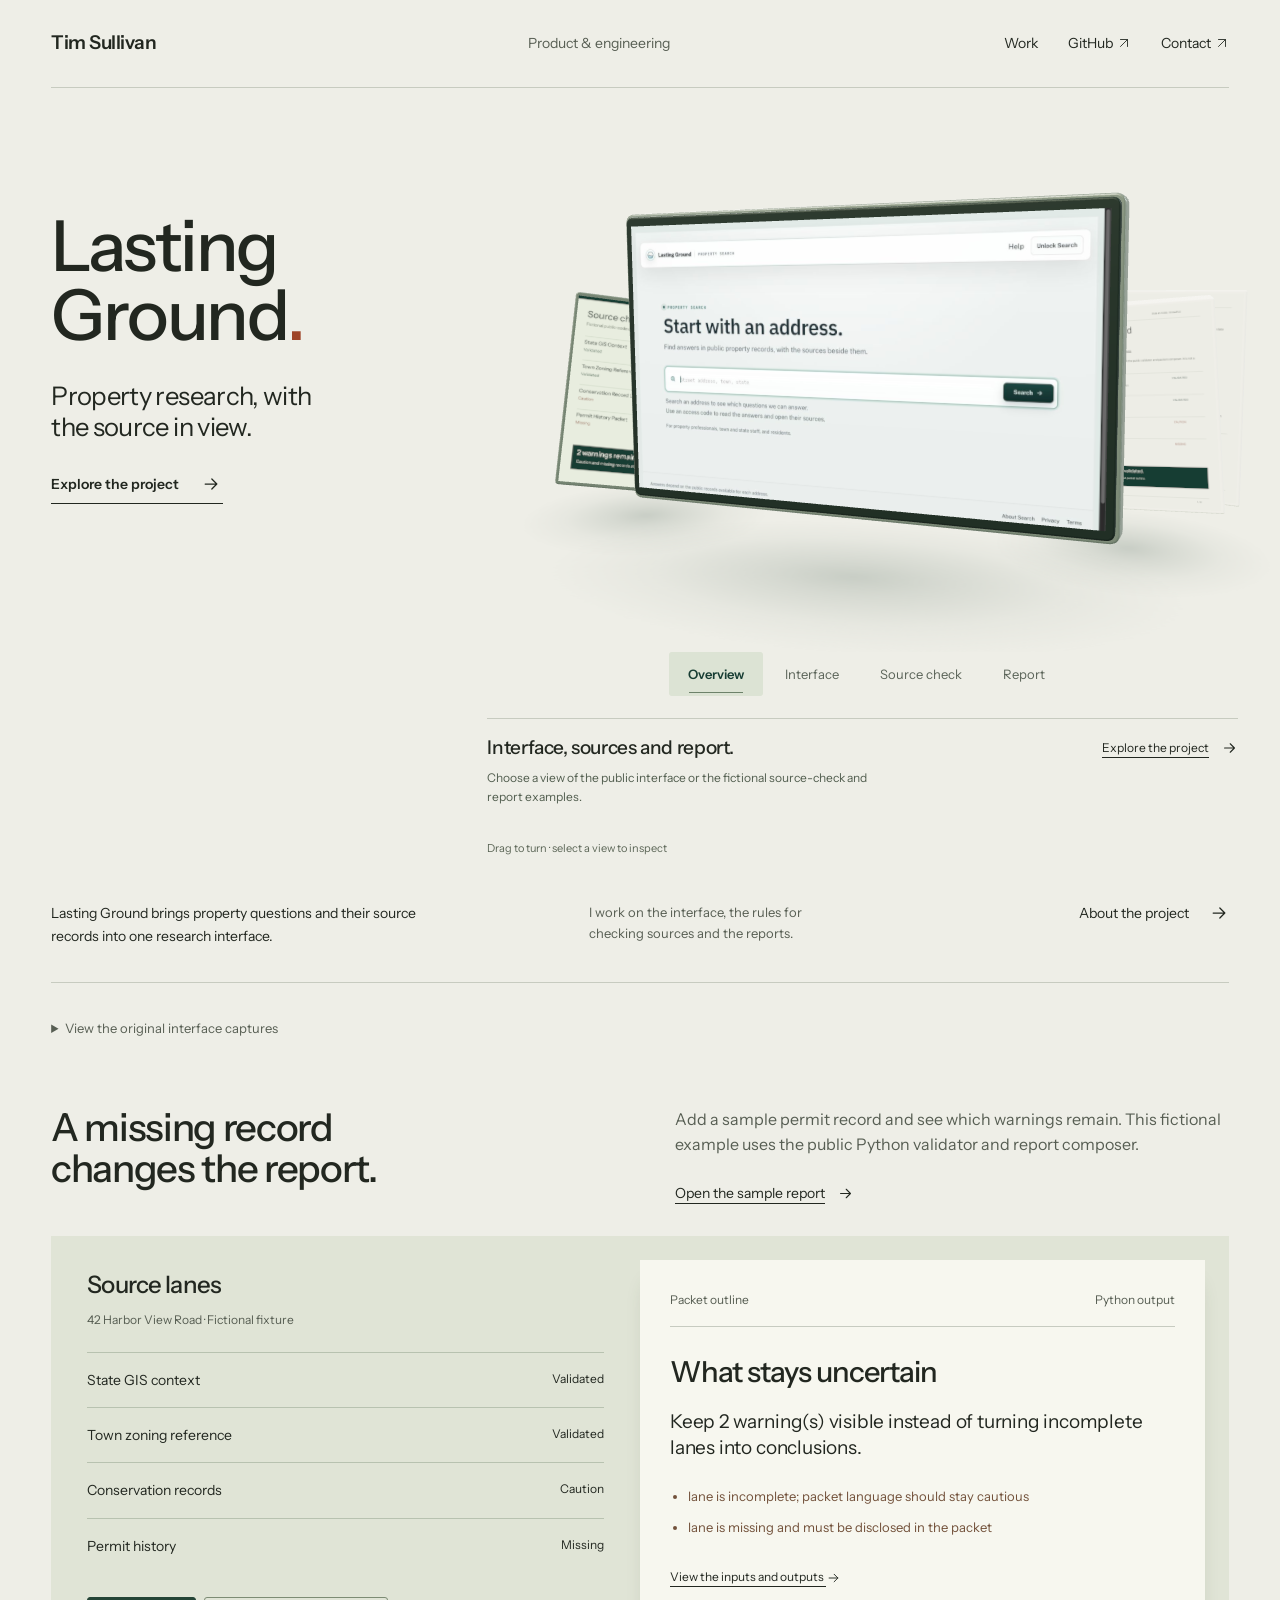
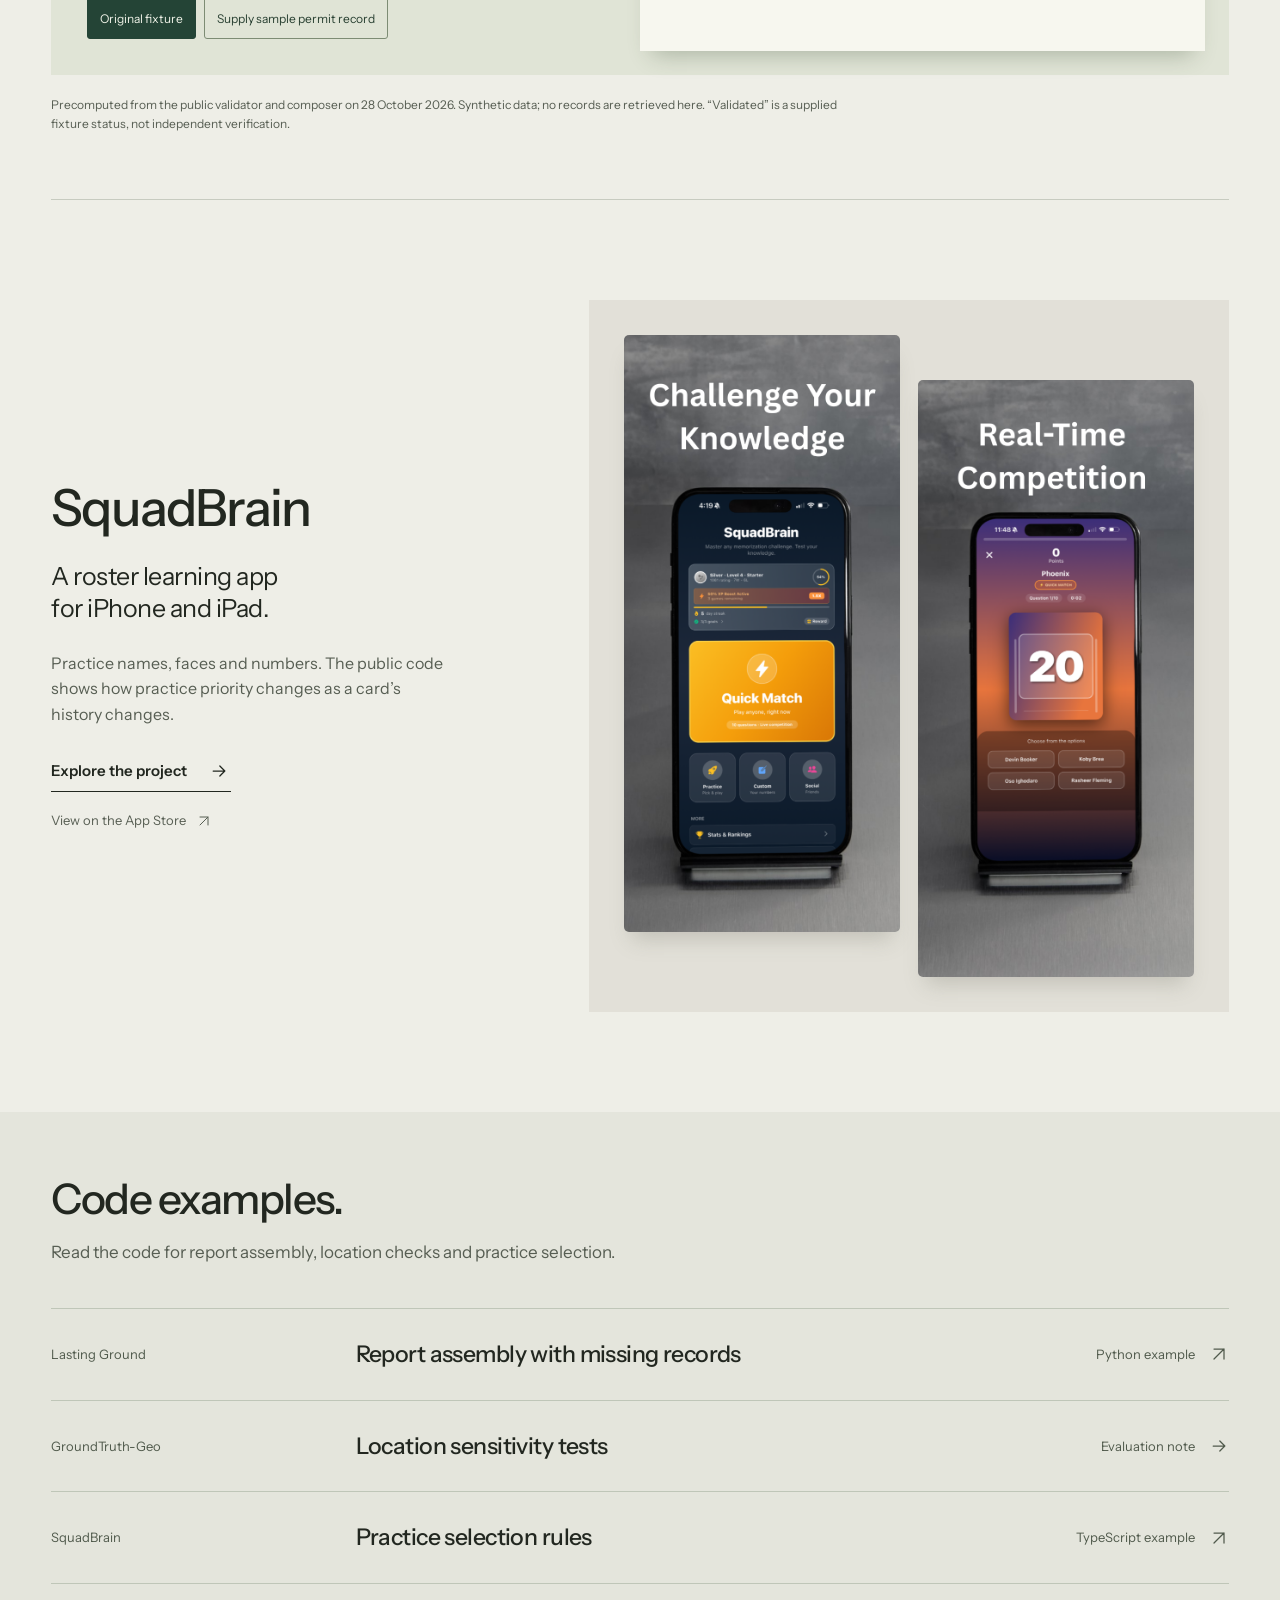
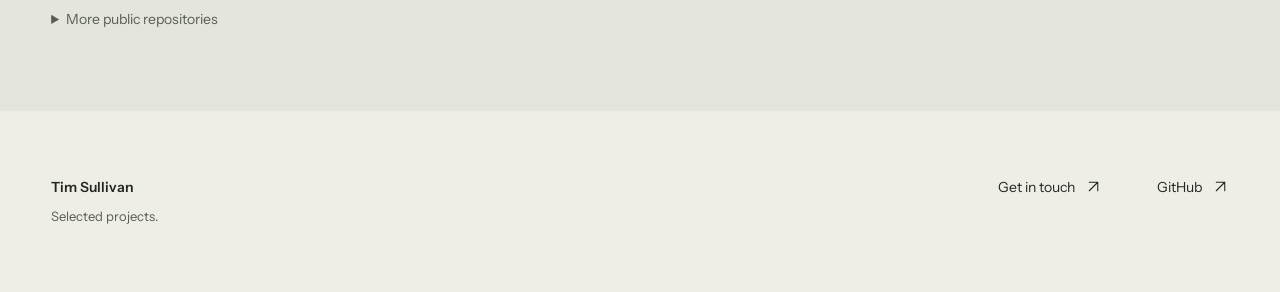
==== commit f068f835: "Clarify project descriptions and technical notes" ====
--- a/index.html
+++ b/index.html
@@ -3,4 +3,4 @@
 <html lang="en"><head><meta charset="utf-8"/><meta content="width=device-width,initial-scale=1" name="viewport"/><title>Tim Sullivan — Product &amp; engineering</title><meta content="Lasting Ground, SquadBrain, and the engineering decisions behind them." name="description"/><meta content="#eeeee7" name="theme-color"/><link href="https://sulmusic2-star.github.io/" rel="canonical"/><meta content="Tim Sullivan — Product &amp; engineering" property="og:title"/><meta content="Lasting Ground, SquadBrain, and the engineering decisions behind them." property="og:description"/><meta content="https://sulmusic2-star.github.io/assets/lasting-ground-studio-cover.png" property="og:image"/><link href="/assets/favicon.svg" rel="icon" type="image/svg+xml"/><link href="/assets/fonts/instrument-sans.css" rel="stylesheet"/><link href="/folio.css?v=20261028-r2" rel="stylesheet"/><link href="/studio.css?v=20261028-d1" rel="stylesheet"/></head><body><a class="skip" href="#main">Skip to content</a><header class="masthead"><a class="name" href="/">Tim Sullivan</a><span class="discipline">Product &amp; engineering</span><nav aria-label="Main"><a href="/#work">Work</a><a href="https://github.com/sulmusic2-star">GitHub <svg aria-hidden="true" viewbox="0 0 24 24"><path d="M6 18 18 6M6 6h12v12"></path></svg></a><a href="mailto:hello@lastingground.com">Contact <svg aria-hidden="true" viewbox="0 0 24 24"><path d="M6 18 18 6M6 6h12v12"></path></svg></a></nav></header><main id="main"><section aria-labelledby="lg-title" class="flagship" id="work"><div class="flagship-composition"><div class="project-heading"><h1 id="lg-title">Lasting Ground<span class="title-period">.</span></h1><div class="project-description"><p>Property research, <br/>with the source in view.</p><a class="text-action" href="/case-studies/lasting-ground/">Explore the project <svg aria-hidden="true" viewbox="0 0 24 24"><path d="M5 12h14m-6-6 6 6-6 6"></path></svg></a></div></div><section aria-label="Lasting Ground product artifacts" class="product-studio" data-product-studio="" data-view="overview">
 <div class="studio-stage" data-studio-stage=""><canvas aria-label="Three-dimensional presentation of the actual public interface and fictional source-check and report examples. Use the view buttons below, or left and right arrow keys." hidden="" role="img" tabindex="0"></canvas><div class="studio-fallback" data-studio-fallback=""><img alt="Actual Lasting Ground public interface. The source and report examples are available through the controls below." fetchpriority="high" height="712" src="/assets/product/lasting-ground-search.png" width="1266"/></div></div>
 <div aria-label="Inspect a product artifact" class="studio-controls" role="group"><button aria-pressed="true" data-studio-view="overview" disabled="" type="button">Overview</button><button aria-pressed="false" data-studio-view="interface" disabled="" type="button">Interface</button><button aria-pressed="false" data-studio-view="source" disabled="" type="button">Source check</button><button aria-pressed="false" data-studio-view="report" disabled="" type="button">Report</button></div>
-<div aria-live="polite" class="studio-description"><div><h2 data-studio-title="">Three parts of the work.</h2><p data-studio-copy="">The public interface, a fictional source-check example and its report. Select a view to inspect it.</p></div><a data-studio-link="" href="/case-studies/lasting-ground/"><span>Explore the project</span><svg aria-hidden="true" viewbox="0 0 24 24"><path d="M5 12h14m-6-6 6 6-6 6"></path></svg></a></div><p class="studio-hint" data-studio-hint="">Original captures and example files remain available below.</p></section></div><div class="project-caption"><p>A property question starts with an address. Lasting Ground brings the questions and their source records into one research interface.</p><p>My work spans the product interface, source-validation rules and report presentation.</p><a href="/case-studies/lasting-ground/">The decisions behind it <svg aria-hidden="true" viewbox="0 0 24 24"><path d="M5 12h14m-6-6 6 6-6 6"></path></svg></a></div><details class="original-captures"><summary>View the original interface captures</summary><div class="product-exhibit" data-product-gallery=""><div class="exhibit-toolbar"><span>Lasting Ground <span class="toolbar-divider">/</span> Property Search</span><a href="https://lastingground.com">Open product <svg aria-hidden="true" viewbox="0 0 24 24"><path d="M6 18 18 6M6 6h12v12"></path></svg></a></div><div class="product-stage"><a aria-label="Open full-size Lasting Ground search capture" class="product-image-link" data-full-image="" href="/assets/product/lasting-ground-search.png"><picture><source data-mobile-capture="" media="(max-width: 680px)" srcset="/assets/product/lasting-ground-search-mobile.png"/><img alt="Actual Lasting Ground public search interface, captured October 28, 2026. Start with an address, with a property address input and Search button." data-product-image="" fetchpriority="high" height="712" src="/assets/product/lasting-ground-search.png" width="1266"/></picture></a></div><div class="exhibit-footer"><div aria-label="Captured product view" class="view-switch" role="group"><button aria-pressed="true" data-capture="search" disabled="" type="button">Search</button><button aria-pressed="false" data-capture="preview" disabled="" type="button">Address preview</button></div><p data-capture-caption="">Actual public interface · 28 October 2026</p></div></div></details><section class="source-example" data-source-example="" id="source-example"><div class="example-intro"><h2>A missing record <br/>changes the report.</h2><p>This is one of the decisions behind Lasting Ground: incomplete evidence stays visible in the output. Try the public Python example’s fictional fixture.</p><a class="inline-link" href="/assets/product/source-check-example.pdf">Inspect the two-page output <svg aria-hidden="true" viewbox="0 0 24 24"><path d="M5 12h14m-6-6 6 6-6 6"></path></svg></a></div><div class="example-workbench"><div class="example-input"><h3>Source lanes</h3><p class="fixture-label">42 Harbor View Road · Fictional fixture</p><dl><div><dt>State GIS context</dt><dd>Validated</dd></div><div><dt>Town zoning reference</dt><dd>Validated</dd></div><div><dt>Conservation records</dt><dd>Caution</dd></div><div><dt>Permit history</dt><dd data-permit-state="">Missing</dd></div></dl><div aria-label="Synthetic permit-history scenario" class="fixture-switch" role="group"><button aria-pressed="true" data-scenario="original" disabled="">Original fixture</button><button aria-pressed="false" data-scenario="supplied" disabled="">Supply sample permit record</button></div></div><div aria-live="polite" class="example-output"><div class="output-top"><span>Packet outline</span><span>Python output</span></div><h3>What stays uncertain</h3><p class="output-sentence" data-warning-output="">Keep 2 warning(s) visible instead of turning incomplete lanes into conclusions.</p><ul data-warning-list=""><li>lane is incomplete; packet language should stay cautious</li><li>lane is missing and must be disclosed in the packet</li></ul><a href="/assets/product/source-example.json">Inspect the inputs and outputs <svg aria-hidden="true" viewbox="0 0 24 24"><path d="M5 12h14m-6-6 6 6-6 6"></path></svg></a></div></div><p class="example-scope">Precomputed from the public validator and composer on 28 October 2026. Synthetic data; no records are retrieved here. “Validated” is a supplied fixture status, not independent verification.</p><p class="example-error" data-example-error="" hidden="">The sample controls could not load. The original fixture, downloadable output and Python source remain available.</p></section></section><section aria-labelledby="sb-title" class="second-project"><div class="second-copy"><h2 id="sb-title">SquadBrain</h2><p>A roster learning app <br/>for iPhone and iPad.</p><p class="body-copy">Practice names, faces and numbers. The public code shows how practice priority changes as a card’s history changes.</p><a class="text-action" href="/case-studies/squadbrain/">Explore the project <svg aria-hidden="true" viewbox="0 0 24 24"><path d="M5 12h14m-6-6 6 6-6 6"></path></svg></a><a class="quiet-link" href="https://apps.apple.com/us/app/squadbrain/id6756122317">View on the App Store <svg aria-hidden="true" viewbox="0 0 24 24"><path d="M6 18 18 6M6 6h12v12"></path></svg></a></div><a aria-label="Explore SquadBrain" class="app-image" href="/case-studies/squadbrain/"><img alt="Published SquadBrain product artwork showing the roster learning home screen" height="2778" loading="lazy" src="/assets/squadbrain-home.png" width="1284"/><img alt="Published SquadBrain product artwork showing roster practice" height="2778" loading="lazy" src="/assets/squadbrain-quiz.png" width="1284"/></a></section><section aria-labelledby="engineering-title" class="engineering"><h2 id="engineering-title">Under the surface.</h2><p class="engineering-intro">Selected examples of the reasoning and code behind the work.</p><div class="engineering-list"><a href="https://github.com/sulmusic2-star/lasting-ground-showcase/blob/main/examples/packet_composer.py"><span>Lasting Ground</span><strong>Carry missing evidence into the report.</strong><span>Python example <svg aria-hidden="true" viewbox="0 0 24 24"><path d="M6 18 18 6M6 6h12v12"></path></svg></span></a><a href="/notes/groundtruth-geo/"><span>GroundTruth-Geo</span><strong>Check what a location error changes.</strong><span>Evaluation note <svg aria-hidden="true" viewbox="0 0 24 24"><path d="M5 12h14m-6-6 6 6-6 6"></path></svg></span></a><a href="https://github.com/sulmusic2-star/squadbrain-showcase/blob/main/examples/adaptive-practice.ts"><span>SquadBrain</span><strong>Make practice priority inspectable.</strong><span>TypeScript example <svg aria-hidden="true" viewbox="0 0 24 24"><path d="M6 18 18 6M6 6h12v12"></path></svg></span></a></div><details class="more-code"><summary>More public repositories</summary><p><a href="https://github.com/sulmusic2-star/agent-vigil">Agent Vigil</a> — pull-request verification tooling.</p><p><a href="https://github.com/sulmusic2-star/patch-lab">Patch Lab</a> — local repository and migration checks, public alpha.</p></details></section></main><footer class="site-footer"><p>Tim Sullivan<span>Product interfaces. Inspectable decisions.</span></p><a href="mailto:hello@lastingground.com">Get in touch <svg aria-hidden="true" viewbox="0 0 24 24"><path d="M6 18 18 6M6 6h12v12"></path></svg></a><a href="https://github.com/sulmusic2-star">GitHub <svg aria-hidden="true" viewbox="0 0 24 24"><path d="M6 18 18 6M6 6h12v12"></path></svg></a></footer><script src="/assets/js/folio.mjs" type="module"></script><script src="/assets/js/product-studio.mjs" type="module"></script></body></html>+<div aria-live="polite" class="studio-description"><div><h2 data-studio-title="">Interface, sources and report.</h2><p data-studio-copy="">Choose a view of the public interface or the fictional source-check and report examples.</p></div><a data-studio-link="" href="/case-studies/lasting-ground/"><span>Explore the project</span><svg aria-hidden="true" viewbox="0 0 24 24"><path d="M5 12h14m-6-6 6 6-6 6"></path></svg></a></div><p class="studio-hint" data-studio-hint="">Original captures and example files remain available below.</p></section></div><div class="project-caption"><p>Lasting Ground brings property questions and their source records into one research interface.</p><p>I work on the interface, the rules for checking sources and the reports.</p><a href="/case-studies/lasting-ground/">About the project <svg aria-hidden="true" viewbox="0 0 24 24"><path d="M5 12h14m-6-6 6 6-6 6"></path></svg></a></div><details class="original-captures"><summary>View the original interface captures</summary><div class="product-exhibit" data-product-gallery=""><div class="exhibit-toolbar"><span>Lasting Ground <span class="toolbar-divider">/</span> Property Search</span><a href="https://lastingground.com">Open product <svg aria-hidden="true" viewbox="0 0 24 24"><path d="M6 18 18 6M6 6h12v12"></path></svg></a></div><div class="product-stage"><a aria-label="Open full-size Lasting Ground search capture" class="product-image-link" data-full-image="" href="/assets/product/lasting-ground-search.png"><picture><source data-mobile-capture="" media="(max-width: 680px)" srcset="/assets/product/lasting-ground-search-mobile.png"/><img alt="Actual Lasting Ground public search interface, captured October 28, 2026. Start with an address, with a property address input and Search button." data-product-image="" fetchpriority="high" height="712" src="/assets/product/lasting-ground-search.png" width="1266"/></picture></a></div><div class="exhibit-footer"><div aria-label="Captured product view" class="view-switch" role="group"><button aria-pressed="true" data-capture="search" disabled="" type="button">Search</button><button aria-pressed="false" data-capture="preview" disabled="" type="button">Address preview</button></div><p data-capture-caption="">Actual public interface · 28 October 2026</p></div></div></details><section class="source-example" data-source-example="" id="source-example"><div class="example-intro"><h2>A missing record <br/>changes the report.</h2><p>Add a sample permit record and see which warnings remain. This fictional example uses the public Python validator and report composer.</p><a class="inline-link" href="/assets/product/source-check-example.pdf">Open the sample report <svg aria-hidden="true" viewbox="0 0 24 24"><path d="M5 12h14m-6-6 6 6-6 6"></path></svg></a></div><div class="example-workbench"><div class="example-input"><h3>Source lanes</h3><p class="fixture-label">42 Harbor View Road · Fictional fixture</p><dl><div><dt>State GIS context</dt><dd>Validated</dd></div><div><dt>Town zoning reference</dt><dd>Validated</dd></div><div><dt>Conservation records</dt><dd>Caution</dd></div><div><dt>Permit history</dt><dd data-permit-state="">Missing</dd></div></dl><div aria-label="Synthetic permit-history scenario" class="fixture-switch" role="group"><button aria-pressed="true" data-scenario="original" disabled="">Original fixture</button><button aria-pressed="false" data-scenario="supplied" disabled="">Supply sample permit record</button></div></div><div aria-live="polite" class="example-output"><div class="output-top"><span>Packet outline</span><span>Python output</span></div><h3>What stays uncertain</h3><p class="output-sentence" data-warning-output="">Keep 2 warning(s) visible instead of turning incomplete lanes into conclusions.</p><ul data-warning-list=""><li>lane is incomplete; packet language should stay cautious</li><li>lane is missing and must be disclosed in the packet</li></ul><a href="/assets/product/source-example.json">View the inputs and outputs <svg aria-hidden="true" viewbox="0 0 24 24"><path d="M5 12h14m-6-6 6 6-6 6"></path></svg></a></div></div><p class="example-scope">Precomputed from the public validator and composer on 28 October 2026. Synthetic data; no records are retrieved here. “Validated” is a supplied fixture status, not independent verification.</p><p class="example-error" data-example-error="" hidden="">The sample controls could not load. The original fixture, downloadable output and Python source remain available.</p></section></section><section aria-labelledby="sb-title" class="second-project"><div class="second-copy"><h2 id="sb-title">SquadBrain</h2><p>A roster learning app <br/>for iPhone and iPad.</p><p class="body-copy">Practice names, faces and numbers. The public code shows how practice priority changes as a card’s history changes.</p><a class="text-action" href="/case-studies/squadbrain/">Explore the project <svg aria-hidden="true" viewbox="0 0 24 24"><path d="M5 12h14m-6-6 6 6-6 6"></path></svg></a><a class="quiet-link" href="https://apps.apple.com/us/app/squadbrain/id6756122317">View on the App Store <svg aria-hidden="true" viewbox="0 0 24 24"><path d="M6 18 18 6M6 6h12v12"></path></svg></a></div><a aria-label="Explore SquadBrain" class="app-image" href="/case-studies/squadbrain/"><img alt="Published SquadBrain product artwork showing the roster learning home screen" height="2778" loading="lazy" src="/assets/squadbrain-home.png" width="1284"/><img alt="Published SquadBrain product artwork showing roster practice" height="2778" loading="lazy" src="/assets/squadbrain-quiz.png" width="1284"/></a></section><section aria-labelledby="engineering-title" class="engineering"><h2 id="engineering-title">Code examples.</h2><p class="engineering-intro">Read the code for report assembly, location checks and practice selection.</p><div class="engineering-list"><a href="https://github.com/sulmusic2-star/lasting-ground-showcase/blob/main/examples/packet_composer.py"><span>Lasting Ground</span><strong>Report assembly with missing records</strong><span>Python example <svg aria-hidden="true" viewbox="0 0 24 24"><path d="M6 18 18 6M6 6h12v12"></path></svg></span></a><a href="/notes/groundtruth-geo/"><span>GroundTruth-Geo</span><strong>Location sensitivity tests</strong><span>Evaluation note <svg aria-hidden="true" viewbox="0 0 24 24"><path d="M5 12h14m-6-6 6 6-6 6"></path></svg></span></a><a href="https://github.com/sulmusic2-star/squadbrain-showcase/blob/main/examples/adaptive-practice.ts"><span>SquadBrain</span><strong>Practice selection rules</strong><span>TypeScript example <svg aria-hidden="true" viewbox="0 0 24 24"><path d="M6 18 18 6M6 6h12v12"></path></svg></span></a></div><details class="more-code"><summary>More public repositories</summary><p><a href="https://github.com/sulmusic2-star/agent-vigil">Agent Vigil</a>: pull-request verification tooling.</p><p><a href="https://github.com/sulmusic2-star/patch-lab">Patch Lab</a>: local repository and migration checks, public alpha.</p></details></section></main><footer class="site-footer"><p>Tim Sullivan<span>Selected projects.</span></p><a href="mailto:hello@lastingground.com">Get in touch <svg aria-hidden="true" viewbox="0 0 24 24"><path d="M6 18 18 6M6 6h12v12"></path></svg></a><a href="https://github.com/sulmusic2-star">GitHub <svg aria-hidden="true" viewbox="0 0 24 24"><path d="M6 18 18 6M6 6h12v12"></path></svg></a></footer><script src="/assets/js/folio.mjs" type="module"></script><script src="/assets/js/product-studio.mjs" type="module"></script></body></html>
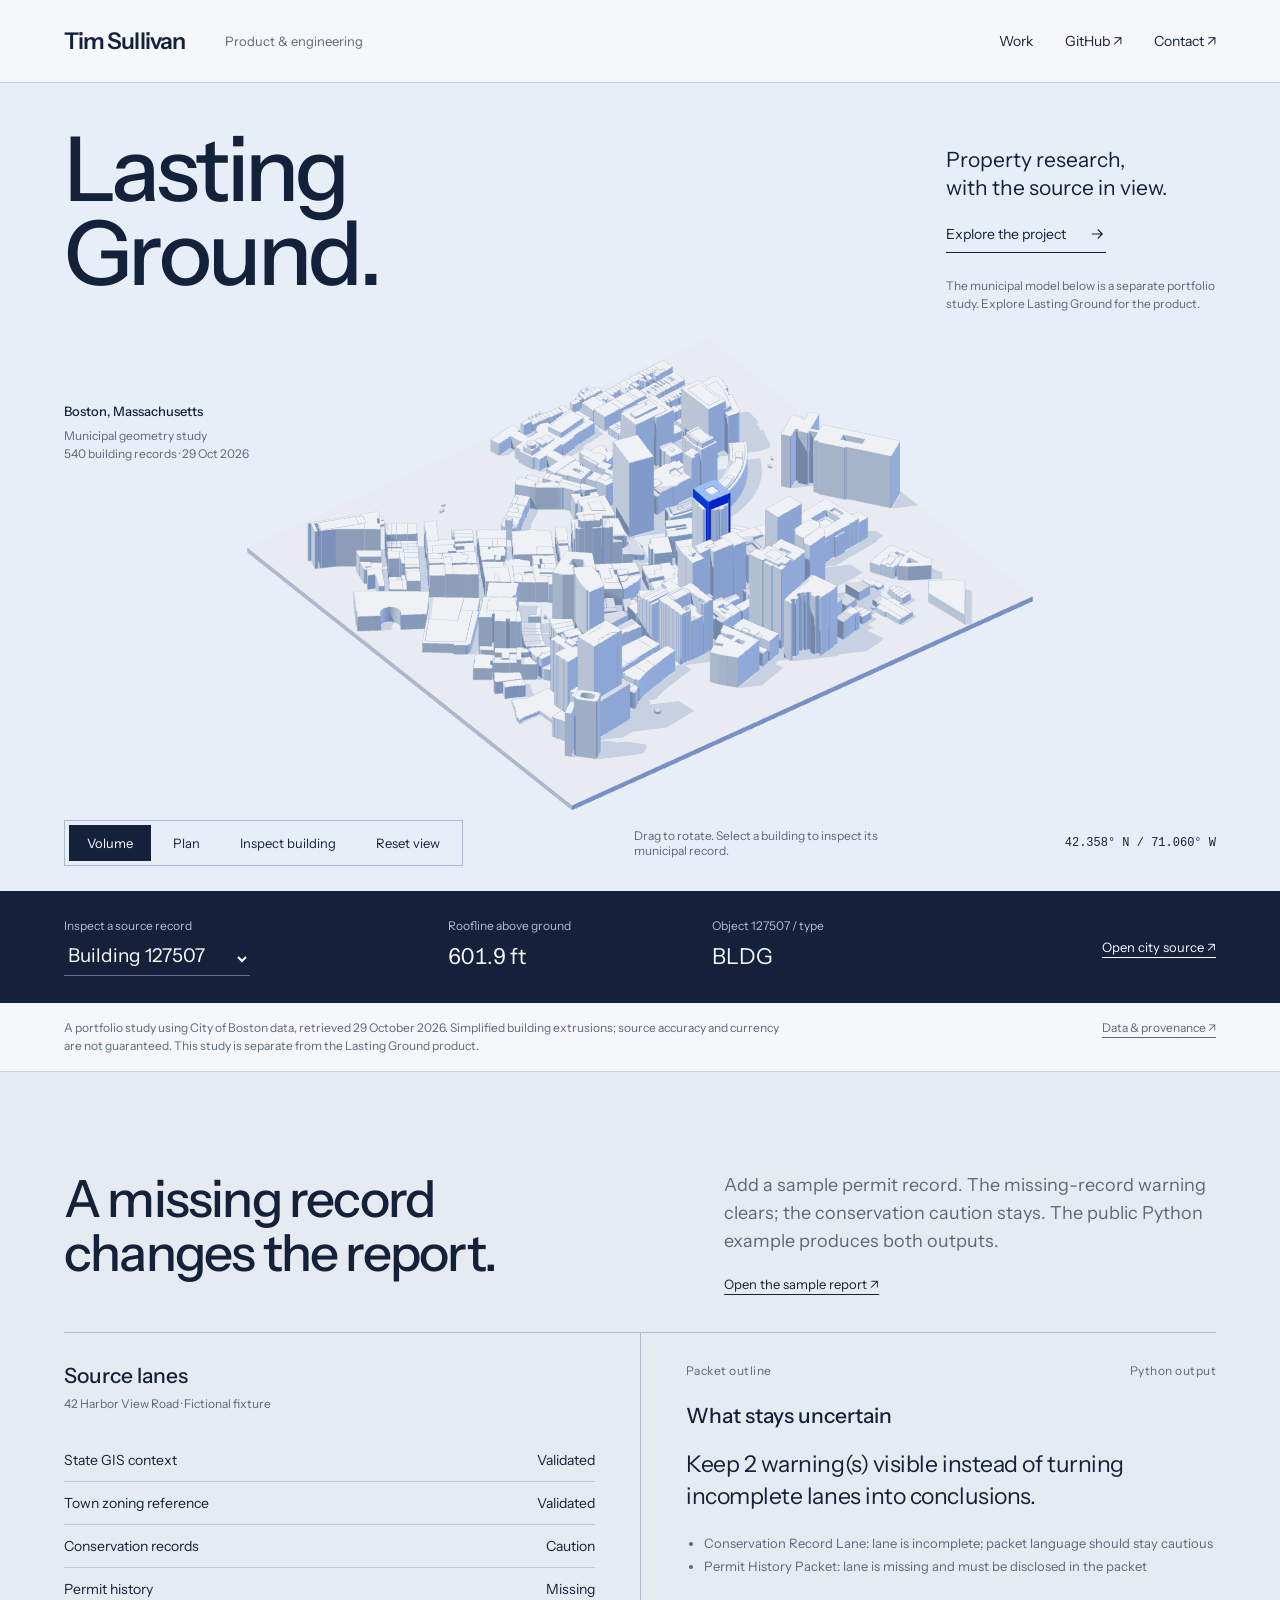
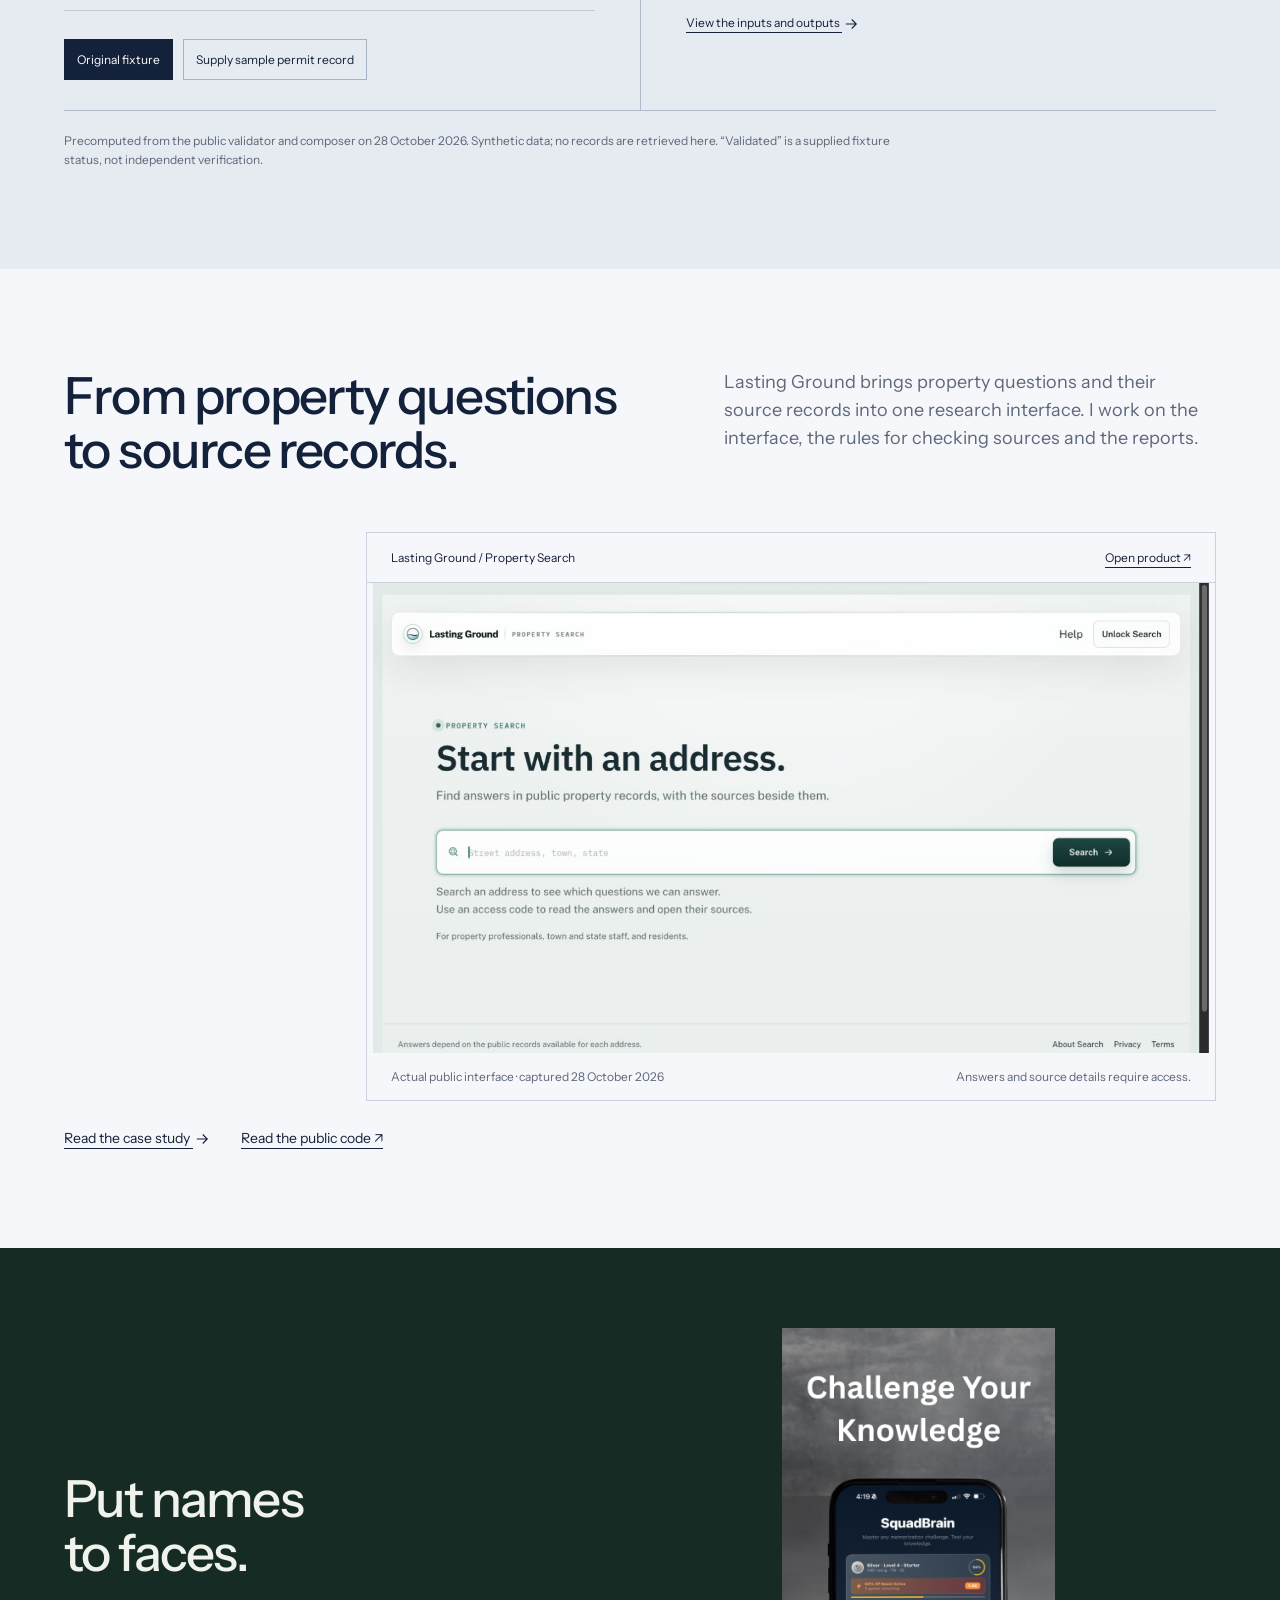
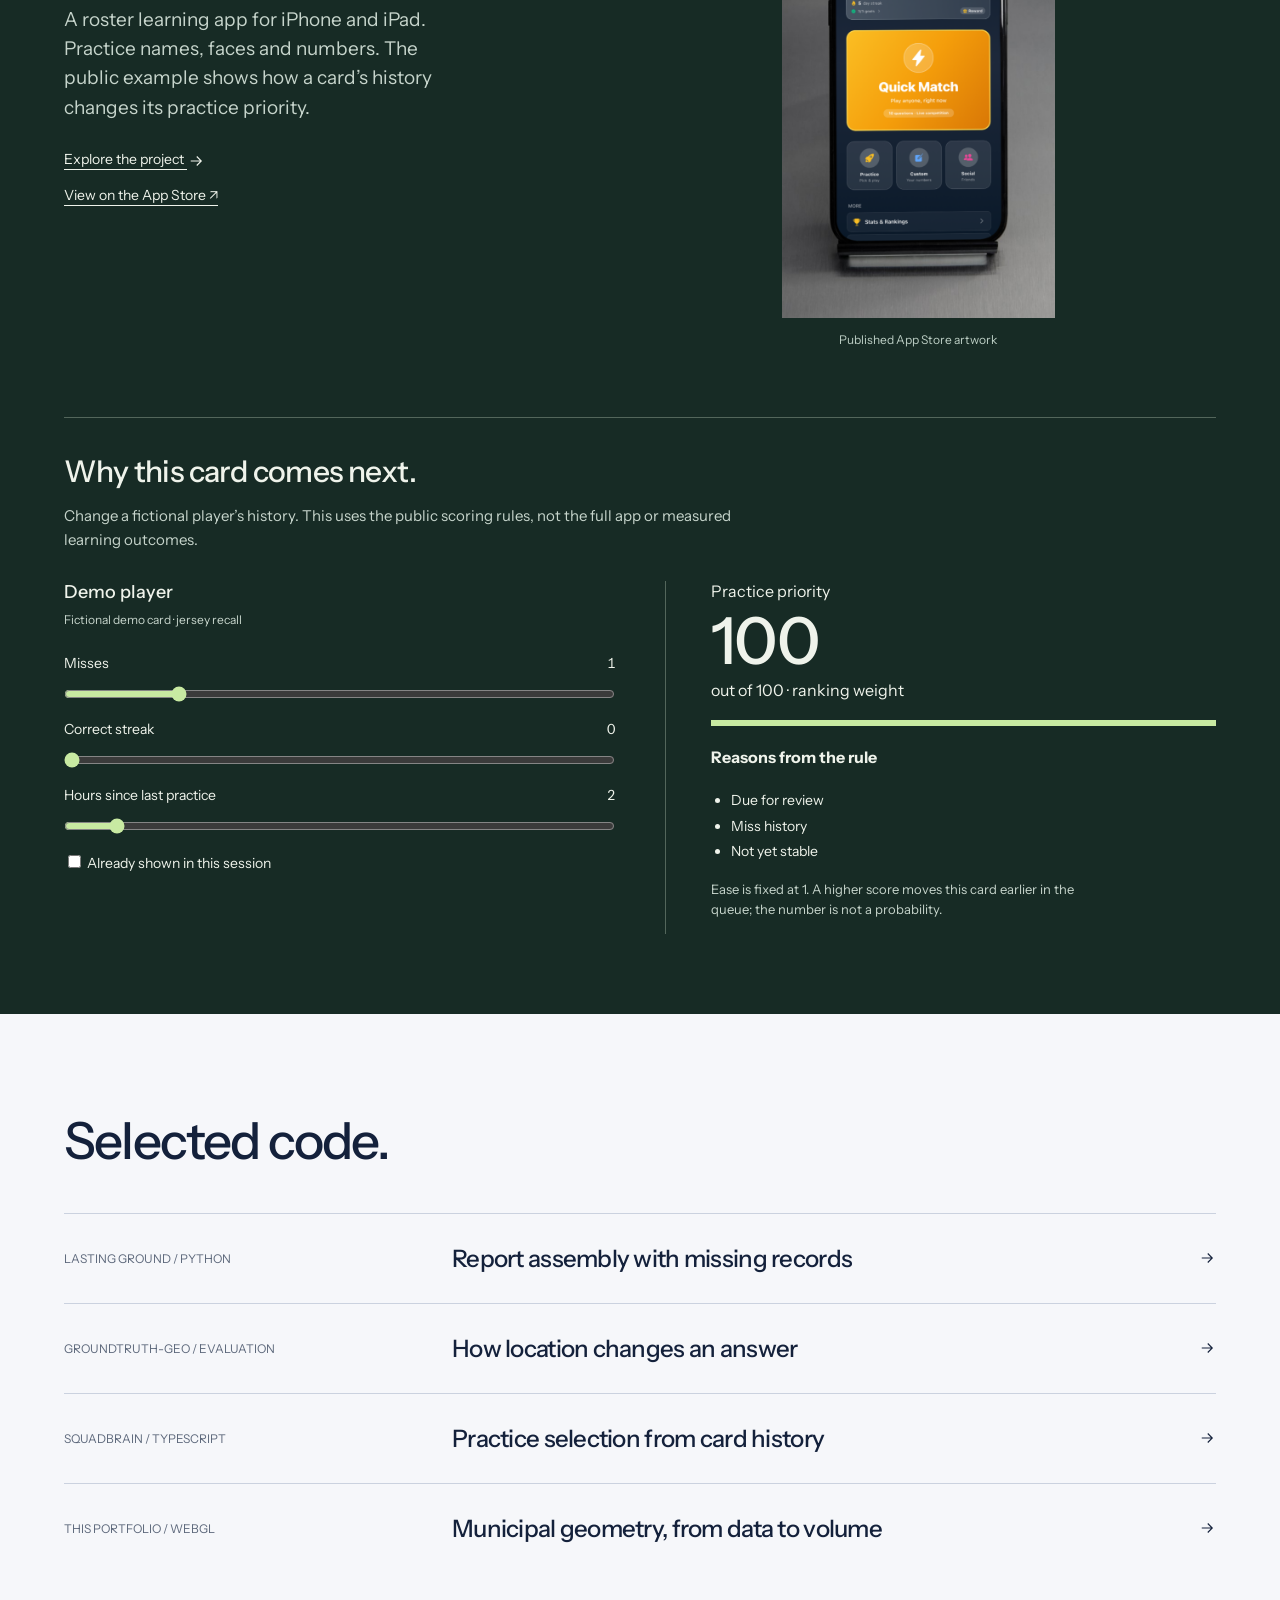
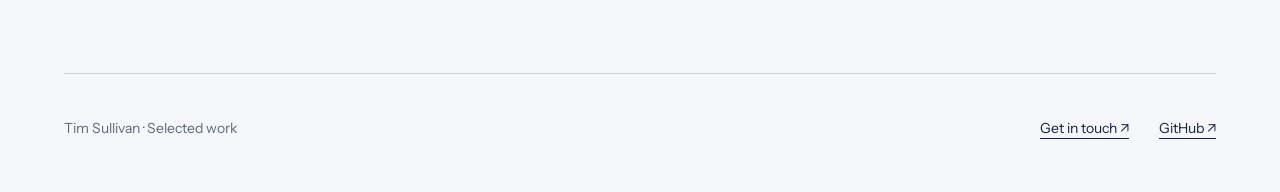
==== commit cb064d82: "Add municipal geometry study and direct project demonstrations" ====
--- a/index.html
+++ b/index.html
@@ -1,6 +1,4 @@
 <!DOCTYPE html>
-
-<html lang="en"><head><meta charset="utf-8"/><meta content="width=device-width,initial-scale=1" name="viewport"/><title>Tim Sullivan — Product &amp; engineering</title><meta content="Lasting Ground, SquadBrain, and the engineering decisions behind them." name="description"/><meta content="#eeeee7" name="theme-color"/><link href="https://sulmusic2-star.github.io/" rel="canonical"/><meta content="Tim Sullivan — Product &amp; engineering" property="og:title"/><meta content="Lasting Ground, SquadBrain, and the engineering decisions behind them." property="og:description"/><meta content="https://sulmusic2-star.github.io/assets/lasting-ground-studio-cover.png" property="og:image"/><link href="/assets/favicon.svg" rel="icon" type="image/svg+xml"/><link href="/assets/fonts/instrument-sans.css" rel="stylesheet"/><link href="/folio.css?v=20261028-r2" rel="stylesheet"/><link href="/studio.css?v=20261028-d1" rel="stylesheet"/></head><body><a class="skip" href="#main">Skip to content</a><header class="masthead"><a class="name" href="/">Tim Sullivan</a><span class="discipline">Product &amp; engineering</span><nav aria-label="Main"><a href="/#work">Work</a><a href="https://github.com/sulmusic2-star">GitHub <svg aria-hidden="true" viewbox="0 0 24 24"><path d="M6 18 18 6M6 6h12v12"></path></svg></a><a href="mailto:hello@lastingground.com">Contact <svg aria-hidden="true" viewbox="0 0 24 24"><path d="M6 18 18 6M6 6h12v12"></path></svg></a></nav></header><main id="main"><section aria-labelledby="lg-title" class="flagship" id="work"><div class="flagship-composition"><div class="project-heading"><h1 id="lg-title">Lasting Ground<span class="title-period">.</span></h1><div class="project-description"><p>Property research, <br/>with the source in view.</p><a class="text-action" href="/case-studies/lasting-ground/">Explore the project <svg aria-hidden="true" viewbox="0 0 24 24"><path d="M5 12h14m-6-6 6 6-6 6"></path></svg></a></div></div><section aria-label="Lasting Ground product artifacts" class="product-studio" data-product-studio="" data-view="overview">
-<div class="studio-stage" data-studio-stage=""><canvas aria-label="Three-dimensional presentation of the actual public interface and fictional source-check and report examples. Use the view buttons below, or left and right arrow keys." hidden="" role="img" tabindex="0"></canvas><div class="studio-fallback" data-studio-fallback=""><img alt="Actual Lasting Ground public interface. The source and report examples are available through the controls below." fetchpriority="high" height="712" src="/assets/product/lasting-ground-search.png" width="1266"/></div></div>
-<div aria-label="Inspect a product artifact" class="studio-controls" role="group"><button aria-pressed="true" data-studio-view="overview" disabled="" type="button">Overview</button><button aria-pressed="false" data-studio-view="interface" disabled="" type="button">Interface</button><button aria-pressed="false" data-studio-view="source" disabled="" type="button">Source check</button><button aria-pressed="false" data-studio-view="report" disabled="" type="button">Report</button></div>
-<div aria-live="polite" class="studio-description"><div><h2 data-studio-title="">Interface, sources and report.</h2><p data-studio-copy="">Choose a view of the public interface or the fictional source-check and report examples.</p></div><a data-studio-link="" href="/case-studies/lasting-ground/"><span>Explore the project</span><svg aria-hidden="true" viewbox="0 0 24 24"><path d="M5 12h14m-6-6 6 6-6 6"></path></svg></a></div><p class="studio-hint" data-studio-hint="">Original captures and example files remain available below.</p></section></div><div class="project-caption"><p>Lasting Ground brings property questions and their source records into one research interface.</p><p>I work on the interface, the rules for checking sources and the reports.</p><a href="/case-studies/lasting-ground/">About the project <svg aria-hidden="true" viewbox="0 0 24 24"><path d="M5 12h14m-6-6 6 6-6 6"></path></svg></a></div><details class="original-captures"><summary>View the original interface captures</summary><div class="product-exhibit" data-product-gallery=""><div class="exhibit-toolbar"><span>Lasting Ground <span class="toolbar-divider">/</span> Property Search</span><a href="https://lastingground.com">Open product <svg aria-hidden="true" viewbox="0 0 24 24"><path d="M6 18 18 6M6 6h12v12"></path></svg></a></div><div class="product-stage"><a aria-label="Open full-size Lasting Ground search capture" class="product-image-link" data-full-image="" href="/assets/product/lasting-ground-search.png"><picture><source data-mobile-capture="" media="(max-width: 680px)" srcset="/assets/product/lasting-ground-search-mobile.png"/><img alt="Actual Lasting Ground public search interface, captured October 28, 2026. Start with an address, with a property address input and Search button." data-product-image="" fetchpriority="high" height="712" src="/assets/product/lasting-ground-search.png" width="1266"/></picture></a></div><div class="exhibit-footer"><div aria-label="Captured product view" class="view-switch" role="group"><button aria-pressed="true" data-capture="search" disabled="" type="button">Search</button><button aria-pressed="false" data-capture="preview" disabled="" type="button">Address preview</button></div><p data-capture-caption="">Actual public interface · 28 October 2026</p></div></div></details><section class="source-example" data-source-example="" id="source-example"><div class="example-intro"><h2>A missing record <br/>changes the report.</h2><p>Add a sample permit record and see which warnings remain. This fictional example uses the public Python validator and report composer.</p><a class="inline-link" href="/assets/product/source-check-example.pdf">Open the sample report <svg aria-hidden="true" viewbox="0 0 24 24"><path d="M5 12h14m-6-6 6 6-6 6"></path></svg></a></div><div class="example-workbench"><div class="example-input"><h3>Source lanes</h3><p class="fixture-label">42 Harbor View Road · Fictional fixture</p><dl><div><dt>State GIS context</dt><dd>Validated</dd></div><div><dt>Town zoning reference</dt><dd>Validated</dd></div><div><dt>Conservation records</dt><dd>Caution</dd></div><div><dt>Permit history</dt><dd data-permit-state="">Missing</dd></div></dl><div aria-label="Synthetic permit-history scenario" class="fixture-switch" role="group"><button aria-pressed="true" data-scenario="original" disabled="">Original fixture</button><button aria-pressed="false" data-scenario="supplied" disabled="">Supply sample permit record</button></div></div><div aria-live="polite" class="example-output"><div class="output-top"><span>Packet outline</span><span>Python output</span></div><h3>What stays uncertain</h3><p class="output-sentence" data-warning-output="">Keep 2 warning(s) visible instead of turning incomplete lanes into conclusions.</p><ul data-warning-list=""><li>lane is incomplete; packet language should stay cautious</li><li>lane is missing and must be disclosed in the packet</li></ul><a href="/assets/product/source-example.json">View the inputs and outputs <svg aria-hidden="true" viewbox="0 0 24 24"><path d="M5 12h14m-6-6 6 6-6 6"></path></svg></a></div></div><p class="example-scope">Precomputed from the public validator and composer on 28 October 2026. Synthetic data; no records are retrieved here. “Validated” is a supplied fixture status, not independent verification.</p><p class="example-error" data-example-error="" hidden="">The sample controls could not load. The original fixture, downloadable output and Python source remain available.</p></section></section><section aria-labelledby="sb-title" class="second-project"><div class="second-copy"><h2 id="sb-title">SquadBrain</h2><p>A roster learning app <br/>for iPhone and iPad.</p><p class="body-copy">Practice names, faces and numbers. The public code shows how practice priority changes as a card’s history changes.</p><a class="text-action" href="/case-studies/squadbrain/">Explore the project <svg aria-hidden="true" viewbox="0 0 24 24"><path d="M5 12h14m-6-6 6 6-6 6"></path></svg></a><a class="quiet-link" href="https://apps.apple.com/us/app/squadbrain/id6756122317">View on the App Store <svg aria-hidden="true" viewbox="0 0 24 24"><path d="M6 18 18 6M6 6h12v12"></path></svg></a></div><a aria-label="Explore SquadBrain" class="app-image" href="/case-studies/squadbrain/"><img alt="Published SquadBrain product artwork showing the roster learning home screen" height="2778" loading="lazy" src="/assets/squadbrain-home.png" width="1284"/><img alt="Published SquadBrain product artwork showing roster practice" height="2778" loading="lazy" src="/assets/squadbrain-quiz.png" width="1284"/></a></section><section aria-labelledby="engineering-title" class="engineering"><h2 id="engineering-title">Code examples.</h2><p class="engineering-intro">Read the code for report assembly, location checks and practice selection.</p><div class="engineering-list"><a href="https://github.com/sulmusic2-star/lasting-ground-showcase/blob/main/examples/packet_composer.py"><span>Lasting Ground</span><strong>Report assembly with missing records</strong><span>Python example <svg aria-hidden="true" viewbox="0 0 24 24"><path d="M6 18 18 6M6 6h12v12"></path></svg></span></a><a href="/notes/groundtruth-geo/"><span>GroundTruth-Geo</span><strong>Location sensitivity tests</strong><span>Evaluation note <svg aria-hidden="true" viewbox="0 0 24 24"><path d="M5 12h14m-6-6 6 6-6 6"></path></svg></span></a><a href="https://github.com/sulmusic2-star/squadbrain-showcase/blob/main/examples/adaptive-practice.ts"><span>SquadBrain</span><strong>Practice selection rules</strong><span>TypeScript example <svg aria-hidden="true" viewbox="0 0 24 24"><path d="M6 18 18 6M6 6h12v12"></path></svg></span></a></div><details class="more-code"><summary>More public repositories</summary><p><a href="https://github.com/sulmusic2-star/agent-vigil">Agent Vigil</a>: pull-request verification tooling.</p><p><a href="https://github.com/sulmusic2-star/patch-lab">Patch Lab</a>: local repository and migration checks, public alpha.</p></details></section></main><footer class="site-footer"><p>Tim Sullivan<span>Selected projects.</span></p><a href="mailto:hello@lastingground.com">Get in touch <svg aria-hidden="true" viewbox="0 0 24 24"><path d="M6 18 18 6M6 6h12v12"></path></svg></a><a href="https://github.com/sulmusic2-star">GitHub <svg aria-hidden="true" viewbox="0 0 24 24"><path d="M6 18 18 6M6 6h12v12"></path></svg></a></footer><script src="/assets/js/folio.mjs" type="module"></script><script src="/assets/js/product-studio.mjs" type="module"></script></body></html>+<html lang="en"><head><meta charset="utf-8"/><meta content="width=device-width,initial-scale=1" name="viewport"/><title>Tim Sullivan — Selected work</title><meta content="Lasting Ground, SquadBrain and selected experiments in data, interfaces and engineering." name="description"/><meta content="#e8eef8" name="theme-color"/><link href="https://sulmusic2-star.github.io/" rel="canonical"/><meta content="Tim Sullivan — Selected work" property="og:title"/><meta content="Property research, mobile learning and the code behind them." property="og:description"/><meta content="https://sulmusic2-star.github.io/assets/atlas-cover.png" property="og:image"/><link href="/assets/favicon.svg" rel="icon" type="image/svg+xml"/><link href="/assets/fonts/instrument-sans.css" rel="stylesheet"/><link href="/atlas.css?v=20261029-a2" rel="stylesheet"/></head><body><a class="skip" href="#main">Skip to content</a><header class="mast"><div class="identity"><a class="signature" href="/">Tim Sullivan</a><span>Product &amp; engineering</span></div><nav aria-label="Main"><a href="#work">Work</a><a href="https://github.com/sulmusic2-star">GitHub ↗</a><a href="mailto:hello@lastingground.com">Contact ↗</a></nav></header><main id="main"><section aria-labelledby="project-title" class="city-study" data-city-study="" data-mode="volume" data-state="loading"><div class="opening"><div class="opening-head"><h1 id="project-title">Lasting<br/>Ground.</h1><div class="description"><p>Property research,<br/> with the source in view.</p><a class="link" href="/case-studies/lasting-ground/">Explore the project <svg aria-hidden="true" viewbox="0 0 24 24"><path d="M5 12h14m-6-6 6 6-6 6"></path></svg></a><p class="opening-scope">The municipal model below is a separate portfolio study. Explore Lasting Ground for the product.</p></div></div><div class="study-meta"><strong>Boston, Massachusetts</strong><p>Municipal geometry study<br/><span data-city-count="">540</span> building records · 29 Oct 2026</p></div><div class="city-stage"><img alt="Simplified three-dimensional building model from City of Boston municipal geometry. Use the source data link for the underlying records." class="city-still" height="570" src="/assets/atlas-city.png?v=clean2" width="1440"/><canvas aria-label="Interactive municipal building study. Drag or use left and right arrows to rotate. Use the building selector below for keyboard access to every source record." class="city-canvas" hidden="" role="img" tabindex="0"></canvas></div><div class="scene-footer"><div aria-label="Municipal geometry view" class="scene-tools" role="group"><button aria-pressed="true" data-city-mode="volume" disabled="">Volume</button><button aria-pressed="false" data-city-mode="plan" disabled="">Plan</button><button aria-pressed="false" data-city-mode="inspect" disabled="">Inspect building</button><button data-city-reset="" disabled="">Reset view</button></div><p class="scene-status" data-city-status="">Loading the municipal geometry study.</p><span class="scene-index">42.358° N / 71.060° W</span></div></div><div aria-live="polite" class="city-record"><div><label for="building-select">Inspect a source record</label><select disabled="" id="building-select"><option>Loading records</option></select></div><dl><dt>Roofline above ground</dt><dd data-object-height="">—</dd></dl><dl><dt>Object <span data-object-id="">—</span> / type</dt><dd data-object-type="">—</dd></dl><a data-object-source="" href="https://gis.boston.gov/arcgis/rest/services/Assessing/DOIT_buildings/MapServer/2">Open city source ↗</a></div><div class="study-notice"><p>A portfolio study using City of Boston data, retrieved 29 October 2026. Simplified building extrusions; source accuracy and currency are not guaranteed. This study is separate from the Lasting Ground product.</p><a href="/assets/data/boston-buildings.json">Data &amp; provenance ↗</a></div></section><section class="section logic"><div class="section-top"><div><h2>A missing record<br/>changes the report.</h2><p>Add a sample permit record. The missing-record warning clears; the conservation caution stays. The public Python example produces both outputs.</p><a class="inline-link" href="/assets/product/source-check-example.pdf">Open the sample report ↗</a></div></div><section class="source-example" data-source-example="" id="source-example"><div class="example-intro"><h2>A missing record <br>changes the report.</br></h2><p>Add a sample permit record and see which warnings remain. This fictional example uses the public Python validator and report composer.</p><a class="inline-link" href="/assets/product/source-check-example.pdf">Open the sample report <svg aria-hidden="true" viewbox="0 0 24 24"><path d="M5 12h14m-6-6 6 6-6 6"></path></svg></a></div><div class="example-workbench"><div class="example-input"><h3>Source lanes</h3><p class="fixture-label">42 Harbor View Road · Fictional fixture</p><dl><div><dt>State GIS context</dt><dd>Validated</dd></div><div><dt>Town zoning reference</dt><dd>Validated</dd></div><div><dt>Conservation records</dt><dd>Caution</dd></div><div><dt>Permit history</dt><dd data-permit-state="">Missing</dd></div></dl><div aria-label="Synthetic permit-history scenario" class="fixture-switch" role="group"><button aria-pressed="true" data-scenario="original" disabled="">Original fixture</button><button aria-pressed="false" data-scenario="supplied" disabled="">Supply sample permit record</button></div></div><div aria-live="polite" class="example-output"><div class="output-top"><span>Packet outline</span><span>Python output</span></div><h3>What stays uncertain</h3><p class="output-sentence" data-warning-output="">Keep 2 warning(s) visible instead of turning incomplete lanes into conclusions.</p><ul data-warning-list=""><li>Conservation Record Lane: lane is incomplete; packet language should stay cautious</li><li>Permit History Packet: lane is missing and must be disclosed in the packet</li></ul><a href="/assets/product/source-example.json">View the inputs and outputs <svg aria-hidden="true" viewbox="0 0 24 24"><path d="M5 12h14m-6-6 6 6-6 6"></path></svg></a></div></div><p class="example-scope">Precomputed from the public validator and composer on 28 October 2026. Synthetic data; no records are retrieved here. “Validated” is a supplied fixture status, not independent verification.</p><p class="example-error" data-example-error="" hidden="">The sample controls could not load. The original fixture, downloadable output and Python source remain available.</p></section></section><section class="section" id="work"><div class="section-top"><div><h2>From property questions<br/>to source records.</h2><p>Lasting Ground brings property questions and their source records into one research interface. I work on the interface, the rules for checking sources and the reports.</p></div></div><figure class="artifact" style="margin:0"><div class="artifact-bar"><span>Lasting Ground / Property Search</span><a href="https://lastingground.com">Open product ↗</a></div><a href="/assets/product/lasting-ground-search.png"><picture><source media="(max-width:620px)" srcset="/assets/product/lasting-ground-search-mobile.png"/><img alt="Actual Lasting Ground public property-search interface" height="712" loading="lazy" src="/assets/product/lasting-ground-search.png" width="1266"/></picture></a><figcaption class="artifact-foot"><span>Actual public interface · captured 28 October 2026</span>
+<span>Answers and source details require access.</span>
+</figcaption></figure><div class="project-actions"><a href="/case-studies/lasting-ground/">Read the case study <svg aria-hidden="true" viewbox="0 0 24 24"><path d="M5 12h14m-6-6 6 6-6 6"></path></svg></a><a href="https://github.com/sulmusic2-star/lasting-ground-showcase">Read the public code ↗</a></div></section><section aria-labelledby="squad-title" class="section squad"><div><h2 id="squad-title">Put names<br/>to faces.</h2><p>A roster learning app for iPhone and iPad. Practice names, faces and numbers. The public example shows how a card’s history changes its practice priority.</p><div class="project-actions"><a href="/case-studies/squadbrain/">Explore the project <svg aria-hidden="true" viewbox="0 0 24 24"><path d="M5 12h14m-6-6 6 6-6 6"></path></svg></a><a href="https://apps.apple.com/us/app/squadbrain/id6756122317">View on the App Store ↗</a></div></div><a aria-label="Explore SquadBrain" class="app-screen" href="/case-studies/squadbrain/"><img alt="Published SquadBrain home-screen artwork" height="2778" loading="lazy" src="/assets/squadbrain-home.png" width="1284"/><span class="app-caption">Published App Store artwork</span></a><div class="practice-panel"><h3>Why this card comes next.</h3><p>Change a fictional player’s history. This uses the public scoring rules, not the full app or measured learning outcomes.</p><div class="practice-exhibit" data-practice=""><div class="practice-controls"><h3>Demo player</h3><p>Fictional demo card · jersey recall</p><label>Misses <output data-misses-label="">1</output><input aria-label="Misses on the fictional practice card" data-misses="" disabled="" max="5" min="0" type="range" value="1"/></label><label>Correct streak <output data-streak-label="">0</output><input aria-label="Correct answer streak" data-streak="" disabled="" max="6" min="0" type="range" value="0"/></label><label>Hours since last practice <output data-hours-label="">2</output><input aria-label="Hours since last practice" data-hours="" disabled="" max="24" min="0" type="range" value="2"/></label><label class="check-row"><input data-recent="" disabled="" type="checkbox"/> Already shown in this session</label></div><div aria-atomic="true" aria-live="polite" class="priority-output"><span>Practice priority</span><strong data-priority="">100</strong><span>out of 100 · ranking weight</span><div aria-hidden="true" class="priority-track"><span data-priority-bar=""></span></div><h4>Reasons from the rule</h4><ul data-reasons=""></ul><p>Ease is fixed at 1. A higher score moves this card earlier in the queue; the number is not a probability.</p></div></div></div></section><section class="section code"><h2>Selected code.</h2><a class="code-row" href="https://github.com/sulmusic2-star/lasting-ground-showcase/blob/main/examples/packet_composer.py"><span>LASTING GROUND / PYTHON</span><strong>Report assembly with missing records</strong><svg aria-hidden="true" viewbox="0 0 24 24"><path d="M5 12h14m-6-6 6 6-6 6"></path></svg></a><a class="code-row" href="/notes/groundtruth-geo/"><span>GROUNDTRUTH-GEO / EVALUATION</span><strong>How location changes an answer</strong><svg aria-hidden="true" viewbox="0 0 24 24"><path d="M5 12h14m-6-6 6 6-6 6"></path></svg></a><a class="code-row" href="https://github.com/sulmusic2-star/squadbrain-showcase/blob/main/examples/adaptive-practice.ts"><span>SQUADBRAIN / TYPESCRIPT</span><strong>Practice selection from card history</strong><svg aria-hidden="true" viewbox="0 0 24 24"><path d="M5 12h14m-6-6 6 6-6 6"></path></svg></a><a class="code-row" href="https://github.com/sulmusic2-star/sulmusic2-star.github.io/blob/main/assets/js/city-study.mjs"><span>THIS PORTFOLIO / WEBGL</span><strong>Municipal geometry, from data to volume</strong><svg aria-hidden="true" viewbox="0 0 24 24"><path d="M5 12h14m-6-6 6 6-6 6"></path></svg></a></section></main><footer class="closing"><p>Tim Sullivan · Selected work</p><div><a href="mailto:hello@lastingground.com">Get in touch ↗</a><a href="https://github.com/sulmusic2-star">GitHub ↗</a></div></footer><script src="/assets/js/folio.mjs?v=20261029-a2" type="module"></script><script src="/assets/js/city-study.mjs?v=20261029-a2" type="module"></script><script src="/assets/js/portfolio.mjs" type="module"></script></body></html>
--- a/atlas.css
+++ b/atlas.css
@@ -0,0 +1,18 @@
+:root{--paper:#f6f7fa;--ink:#14213b;--muted:#5d687b;--line:#cbd2df;--blue:#244ee5;--scene:#e8eef8;--gutter:clamp(22px,5vw,88px)}
+*{box-sizing:border-box}html{scroll-behavior:smooth}body{margin:0;background:var(--paper);color:var(--ink);font-family:'Instrument Sans',Arial,sans-serif;-webkit-font-smoothing:antialiased}a{color:inherit;text-decoration-thickness:1px;text-underline-offset:5px}button,select{font:inherit}button,a,select{-webkit-tap-highlight-color:transparent}button{cursor:pointer}button:disabled{cursor:default}a:focus-visible,button:focus-visible,select:focus-visible,canvas:focus-visible,summary:focus-visible{outline:3px solid #174edb;outline-offset:5px}svg{width:18px;height:18px;fill:none;stroke:currentColor;stroke-width:1.5;vertical-align:middle}h1,h2,h3,p{margin:0}img{max-width:100%;height:auto;display:block}.skip{position:absolute;left:20px;top:-70px;z-index:10;background:white;padding:14px}.skip:focus{top:12px}.mast{padding:27px var(--gutter);display:flex;gap:30px;align-items:center;justify-content:space-between;border-bottom:1px solid var(--line)}.mast a{text-decoration:none}.signature{font-weight:600;letter-spacing:-.04em;font-size:23px}.mast nav{display:flex;gap:32px;font-size:14px}.small{font-size:12px;letter-spacing:.04em}.identity{display:flex;gap:40px;align-items:center}.identity span{font-size:13px;color:var(--muted)}
+.opening{position:relative;isolation:isolate;background:var(--scene);min-height:0;overflow:hidden}.opening-head{position:relative;z-index:2;padding:44px var(--gutter) 0;pointer-events:none}.opening-head h1{font-size:clamp(66px,7vw,108px);line-height:.94;letter-spacing:-.04em;font-weight:500;max-width:800px}.opening-head .number{display:block;font-size:12px;letter-spacing:.12em;margin-bottom:20px;text-transform:uppercase}.opening-head .description{font-size:21px;max-width:280px;line-height:1.35;position:absolute;right:var(--gutter);top:63px}.opening-head a{pointer-events:auto}.opening-head .link{display:inline-flex;align-items:center;gap:22px;font-size:14px;margin-top:22px;text-decoration:none;border-bottom:1px solid var(--ink);padding:0 0 8px}.city-canvas{width:100%;height:570px;display:block;touch-action:pan-y;cursor:grab}.city-canvas:active{cursor:grabbing}.city-stage{margin-top:-15px;position:relative;z-index:1}.study-meta{position:absolute;left:var(--gutter);top:320px;z-index:2;max-width:200px;pointer-events:none}.study-meta strong{font-size:13px;display:block;font-weight:500}.study-meta p{font-size:12px;line-height:1.5;color:var(--muted);margin-top:8px}.scene-footer{position:relative;margin-top:-30px;z-index:3;display:flex;align-items:center;justify-content:space-between;padding:0 var(--gutter) 25px;gap:20px}.scene-tools{display:flex;align-items:center;gap:4px;border:1px solid #aeb9cd;padding:4px;background:#e8eef8}.scene-tools button{border:0;background:none;padding:10px 18px;font-size:13px;color:var(--ink)}.scene-tools button[aria-pressed=true]{background:var(--ink);color:white}.scene-status{font-size:12px;color:var(--muted);max-width:260px}.scene-index{font-family:ui-monospace,monospace;font-size:12px}.city-record{display:grid;grid-template-columns:1.5fr 1fr 1fr 1fr;gap:24px;background:#15213a;color:#f5f7fc;padding:27px var(--gutter)}.city-record label,.city-record dt{font-size:12px;color:#b0bdd3;display:block;margin-bottom:10px}.city-record select{max-width:100%;background:#15213a;color:white;border:0;border-bottom:1px solid #63718b;padding:0 20px 7px 0;outline-offset:3px;font-size:19px;border-radius:0}.city-record dl{margin:0}.city-record dd{font-size:22px;margin:0;font-variant-numeric:tabular-nums}.city-record a{font-size:13px;align-self:center;justify-self:end}.study-notice{padding:16px var(--gutter);display:flex;gap:36px;justify-content:space-between;font-size:12px;line-height:1.5;color:var(--muted);border-bottom:1px solid var(--line)}.study-notice p{max-width:720px}.study-notice a{white-space:nowrap}.city-study[data-state=fallback] .city-stage{min-height:300px}.city-study[data-state=fallback] .study-meta{position:relative;top:auto;padding:30px var(--gutter);max-width:none}.section{padding:100px var(--gutter)}.section-top{display:grid;grid-template-columns:1fr 2fr;gap:50px;margin-bottom:55px}.section-top .index{font-size:12px;letter-spacing:.06em}.section h2{font-size:clamp(36px,4vw,64px);font-weight:500;letter-spacing:-.035em;line-height:1.05}.section-top p{font-size:18px;line-height:1.55;max-width:600px;margin-top:23px;color:var(--muted)}.artifact{border:1px solid var(--line)}.artifact-bar{display:flex;justify-content:space-between;padding:17px 24px;border-bottom:1px solid var(--line);font-size:12px}.artifact img{width:100%}.artifact-foot{display:flex;justify-content:space-between;padding:16px 24px;font-size:12px;color:var(--muted)}.project-actions{display:flex;gap:30px;margin-top:28px;font-size:14px}.logic{background:#e6eaf1}.logic .section-top{margin-bottom:40px}.source-example{max-width:none}.example-intro{display:none}.example-workbench{display:grid;grid-template-columns:1fr 1fr;border-top:1px solid #aeb9ca;border-bottom:1px solid #aeb9ca}.example-input{padding:30px 45px 30px 0}.example-output{padding:30px 0 30px 45px;border-left:1px solid #aeb9ca}.example-workbench h3{font-size:21px;font-weight:500}.fixture-label{font-size:12px;color:var(--muted);margin-top:8px}.example-input dl{margin:28px 0}.example-input dl>div{display:flex;justify-content:space-between;border-bottom:1px solid #c0c8d5;padding:12px 0;font-size:14px}.example-input dd{margin:0}.fixture-switch{display:flex;gap:10px;flex-wrap:wrap}.fixture-switch button{background:none;border:1px solid #a6b2c5;padding:12px;font-size:12px;color:var(--ink)}.fixture-switch button[aria-pressed=true]{background:var(--ink);color:white;border-color:var(--ink)}.output-top{display:flex;justify-content:space-between;font-size:12px;letter-spacing:.04em;color:var(--muted);margin-bottom:25px}.output-sentence{font-size:23px;letter-spacing:-.02em;line-height:1.4;margin:20px 0}.example-output ul{font-size:13px;line-height:1.7;padding-left:18px;color:var(--muted)}.example-output>a{display:inline-block;margin-top:25px;font-size:12px}.example-scope{font-size:12px;line-height:1.6;max-width:830px;margin-top:20px;color:var(--muted)}.squad{background:#172b25;color:#eff3eb;display:grid;grid-template-columns:1fr 1.2fr;gap:60px;align-items:center;padding-top:80px;padding-bottom:80px}.squad .index{font-size:12px;color:#bdd0c5;margin-bottom:35px}.squad p{max-width:390px;font-size:19px;line-height:1.55;color:#c6d4cb;margin:25px 0}.squad .project-actions{flex-direction:column;gap:16px}.phones{display:flex;gap:26px;justify-content:center;align-items:center;perspective:1200px;padding:20px}.phones img{width:43%;max-height:600px;object-fit:contain;filter:drop-shadow(16px 28px 16px #081c17aa);transform:rotateY(-9deg) rotateZ(-3deg)}.phones img+img{transform:translateY(35px) rotateY(-9deg) rotateZ(4deg)}.code h2{margin-bottom:45px}.code-row{display:grid;grid-template-columns:1fr 2fr auto;gap:30px;text-decoration:none;border-top:1px solid var(--line);padding:30px 0;align-items:center}.code-row span{font-size:12px;color:var(--muted)}.code-row strong{font-weight:500;font-size:24px;letter-spacing:-.03em}.code-row:hover strong{text-decoration:underline;text-underline-offset:6px}.closing{margin:0 var(--gutter);border-top:1px solid var(--line);padding:45px 0 55px;display:flex;justify-content:space-between;font-size:14px}.closing p{color:var(--muted)}.closing div{display:flex;gap:30px}
+@media(min-width:1700px){.opening{min-height:0}.city-canvas{height:790px}}
+@media(max-width:900px){.identity span{display:none}.opening-head .description{font-size:17px;max-width:200px}.opening-head h1{max-width:560px}.study-meta{top:270px;max-width:150px}.city-record{grid-template-columns:1.3fr 1fr 1fr}.city-record>a{grid-column:1/-1;justify-self:start}.section{padding:75px var(--gutter)}.section-top{grid-template-columns:1fr;gap:20px}.squad{gap:25px}.code-row{grid-template-columns:1fr 2fr 18px}.code-row strong{font-size:21px}}
+@media(max-width:620px){.mast{padding-top:22px;padding-bottom:22px}.mast nav{gap:18px;font-size:12px}.mast nav a:last-child{display:none}.signature{font-size:21px}.opening{min-height:0}.opening-head{padding-top:32px}.opening-head h1{font-size:67px;max-width:360px}.opening-head .description{position:static;margin-top:22px;font-size:18px;max-width:280px}.opening-head .description br{display:none}.opening-head .description .link{display:flex;width:fit-content}.opening-head .number{font-size:12px}.opening-head .link{margin-top:18px}.city-stage{margin-top:8px}.city-canvas{height:350px}.study-meta{position:static;margin:20px var(--gutter) 0;max-width:none}.study-meta p{margin-top:4px}.study-meta strong{font-size:12px}.scene-footer{margin-top:0;padding-top:12px;flex-wrap:wrap;gap:14px}.scene-tools{width:100%}.scene-tools button{flex:1;padding:9px;font-size:12px}.scene-status{font-size:12px;max-width:230px}.scene-index{display:none}.city-record{gap:22px 20px;padding-top:25px;padding-bottom:25px;grid-template-columns:1fr 1fr}.city-record>div{grid-column:1/-1}.city-record dd{font-size:20px}.city-record>a{grid-column:auto;font-size:12px}.city-record dl:nth-of-type(2){display:none}.study-notice{flex-direction:column;gap:12px;font-size:12px}.section-top p{font-size:16px}.section h2{font-size:39px}.section{padding-top:60px;padding-bottom:60px}.section-top{margin-bottom:30px}.artifact-bar,.artifact-foot{padding:12px;font-size:12px}.artifact-foot{display:block;line-height:1.6}.project-actions{font-size:12px;gap:20px}.example-workbench{grid-template-columns:1fr}.example-input{padding:22px 0}.example-output{border-left:0;border-top:1px solid #aeb9ca;padding:25px 0}.output-sentence{font-size:22px}.squad{display:flex;flex-direction:column;align-items:stretch;gap:15px}.squad p{font-size:17px}.phones{gap:18px;padding:25px 0}.phones img{width:43%}.code-row{grid-template-columns:1fr 18px;gap:12px;padding:23px 0}.code-row>span{grid-column:1/-1}.code-row strong{font-size:21px}.closing{font-size:12px;gap:20px;flex-wrap:wrap}.closing div{gap:23px}}
+@media(prefers-reduced-motion:reduce){html{scroll-behavior:auto}}
+
+.city-still{width:100%;object-fit:contain;display:block}.city-study[data-state=ready] .city-still{display:none}.inline-link{display:inline-block;font-size:13px;margin-top:20px}
+
+.opening-scope{font-size:12px;line-height:1.55;color:var(--muted);margin-top:24px;max-width:270px}.artifact{max-width:850px;margin-left:auto!important}.artifact-foot span{display:block}.artifact img{max-height:470px;object-fit:contain}.app-screen{display:block;max-width:300px;justify-self:center;text-decoration:none}.app-screen img{width:100%;max-height:590px;object-fit:contain}.app-caption{display:block;font-size:12px;color:#bdcfc5;margin-top:14px;text-align:center}.practice-panel{grid-column:1/-1;border-top:1px solid #53665b;padding-top:35px;margin-top:10px}.practice-panel>h3{font-size:30px;font-weight:500;letter-spacing:-.02em}.practice-panel>p{font-size:15px;max-width:700px;margin:14px 0 30px}.practice-exhibit{display:grid;grid-template-columns:1fr 1fr;gap:50px}.practice-controls h3{font-size:18px;font-weight:500}.practice-controls p{font-size:12px;margin:8px 0 25px}.practice-controls label{display:block;font-size:14px;margin:18px 0}.practice-controls output{float:right;font-variant-numeric:tabular-nums}.practice-controls input[type=range]{display:block;width:100%;margin:14px 0;accent-color:#c8eaa2}.practice-controls input[type=checkbox]{accent-color:#c8eaa2}.priority-output{border-left:1px solid #53665b;padding-left:45px}.priority-output h3{font-size:18px;font-weight:500}.priority-output strong{display:block;font-size:65px;font-weight:500;letter-spacing:-.03em}.priority-output p{font-size:13px;margin:15px 0}.priority-output ul{font-size:14px;line-height:1.8;padding-left:20px}.priority-track{height:6px;background:#53665b;margin:20px 0}.priority-track span{display:block;height:100%;background:#c8eaa2}.practice-exhibit a{font-size:13px}
+@media(max-width:620px){.identity{display:block}.identity span{display:block;font-size:12px;margin-top:5px}.opening-scope{max-width:290px;margin-top:20px}.opening-head .description{max-width:320px}.scene-tools button{padding:9px 5px;font-size:12px}.app-screen{max-width:280px;margin:10px auto 0}.artifact-foot span{display:block}.practice-exhibit{grid-template-columns:1fr;gap:22px}.priority-output{border-left:0;border-top:1px solid #53665b;padding:25px 0 0}.practice-panel>h3{font-size:27px}.artifact{max-width:100%}.artifact img{max-height:400px}}
+
+[hidden]{display:none!important}
+
+@media(min-width:901px){.section-top{grid-template-columns:1fr}.section-top>div{display:grid;grid-template-columns:1.2fr 1fr;column-gap:70px;align-items:start}.section-top h2{grid-row:1/3}.section-top p{margin-top:0}.section-top .inline-link{grid-column:2;justify-self:start;margin-top:20px}}
+
+@media(max-width:620px){.artifact picture{display:block;max-height:400px;overflow:hidden}.artifact img{max-height:none;object-fit:initial;width:100%}}
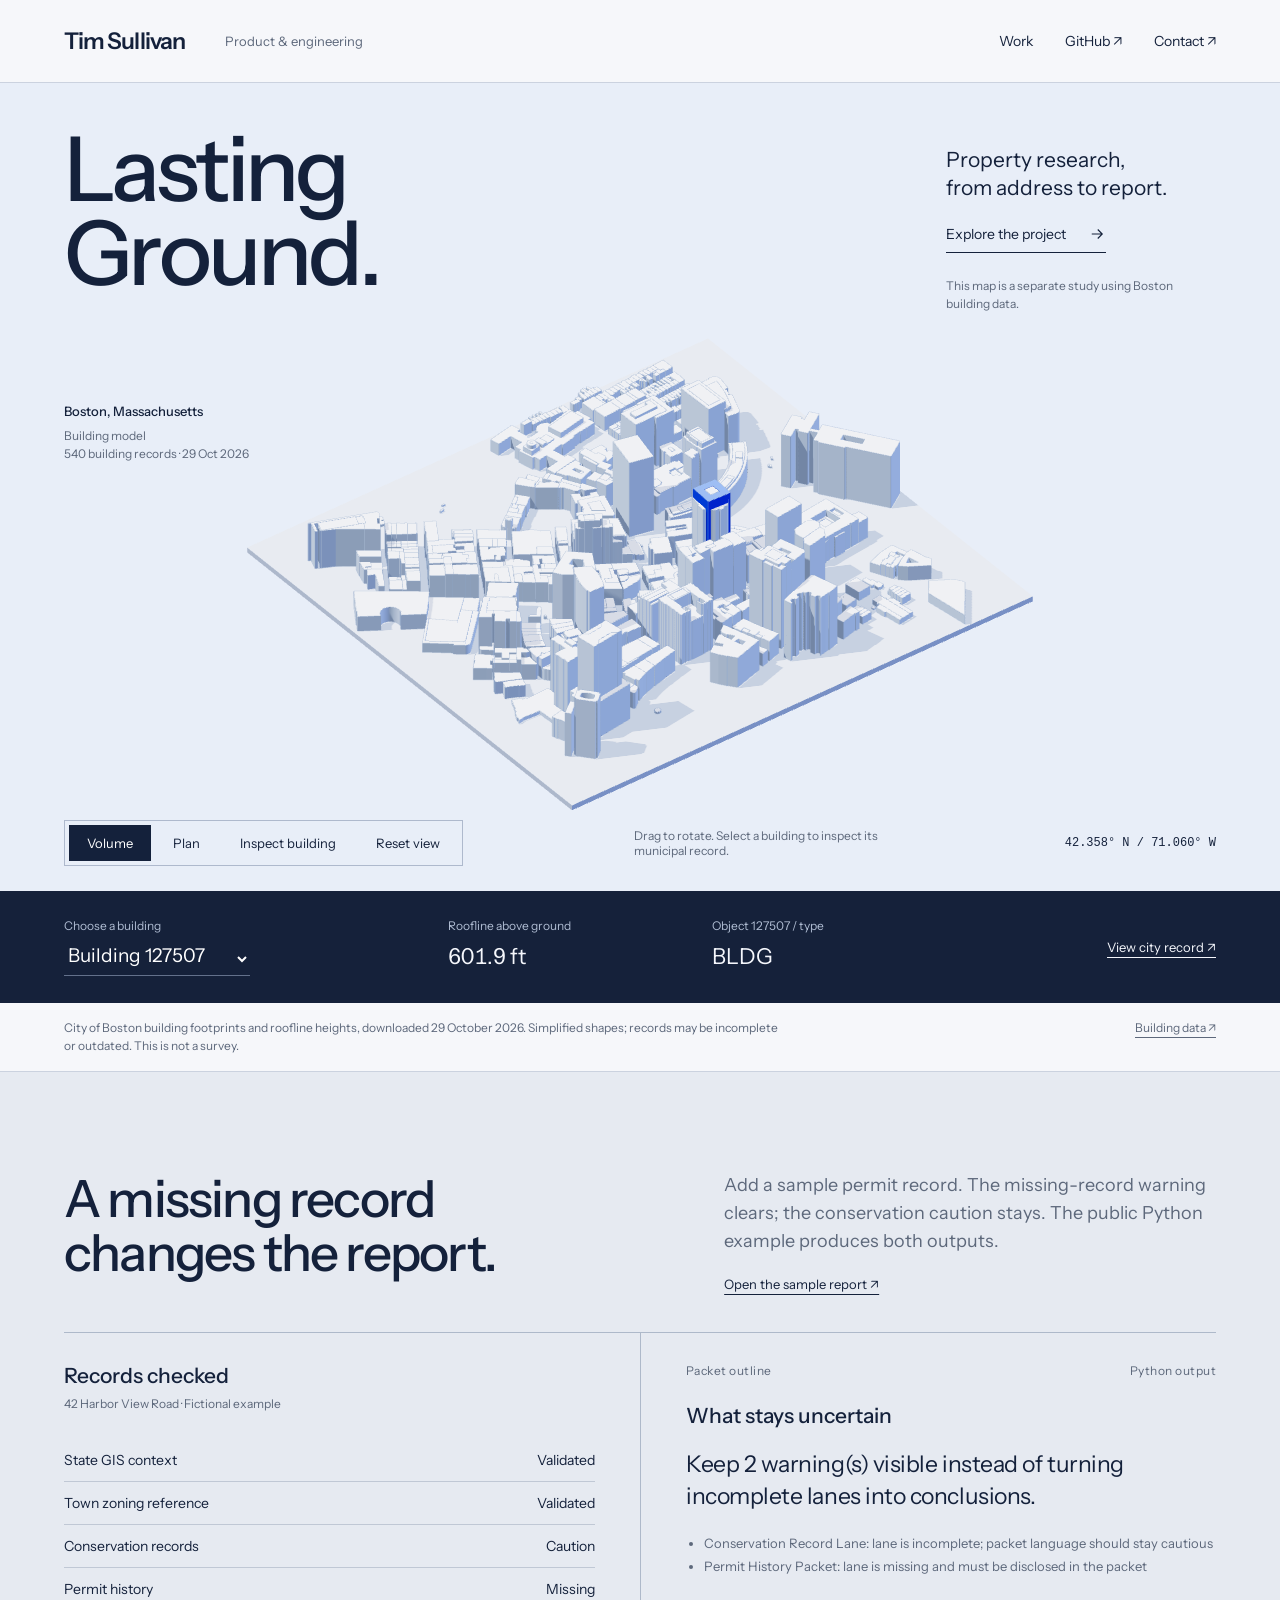
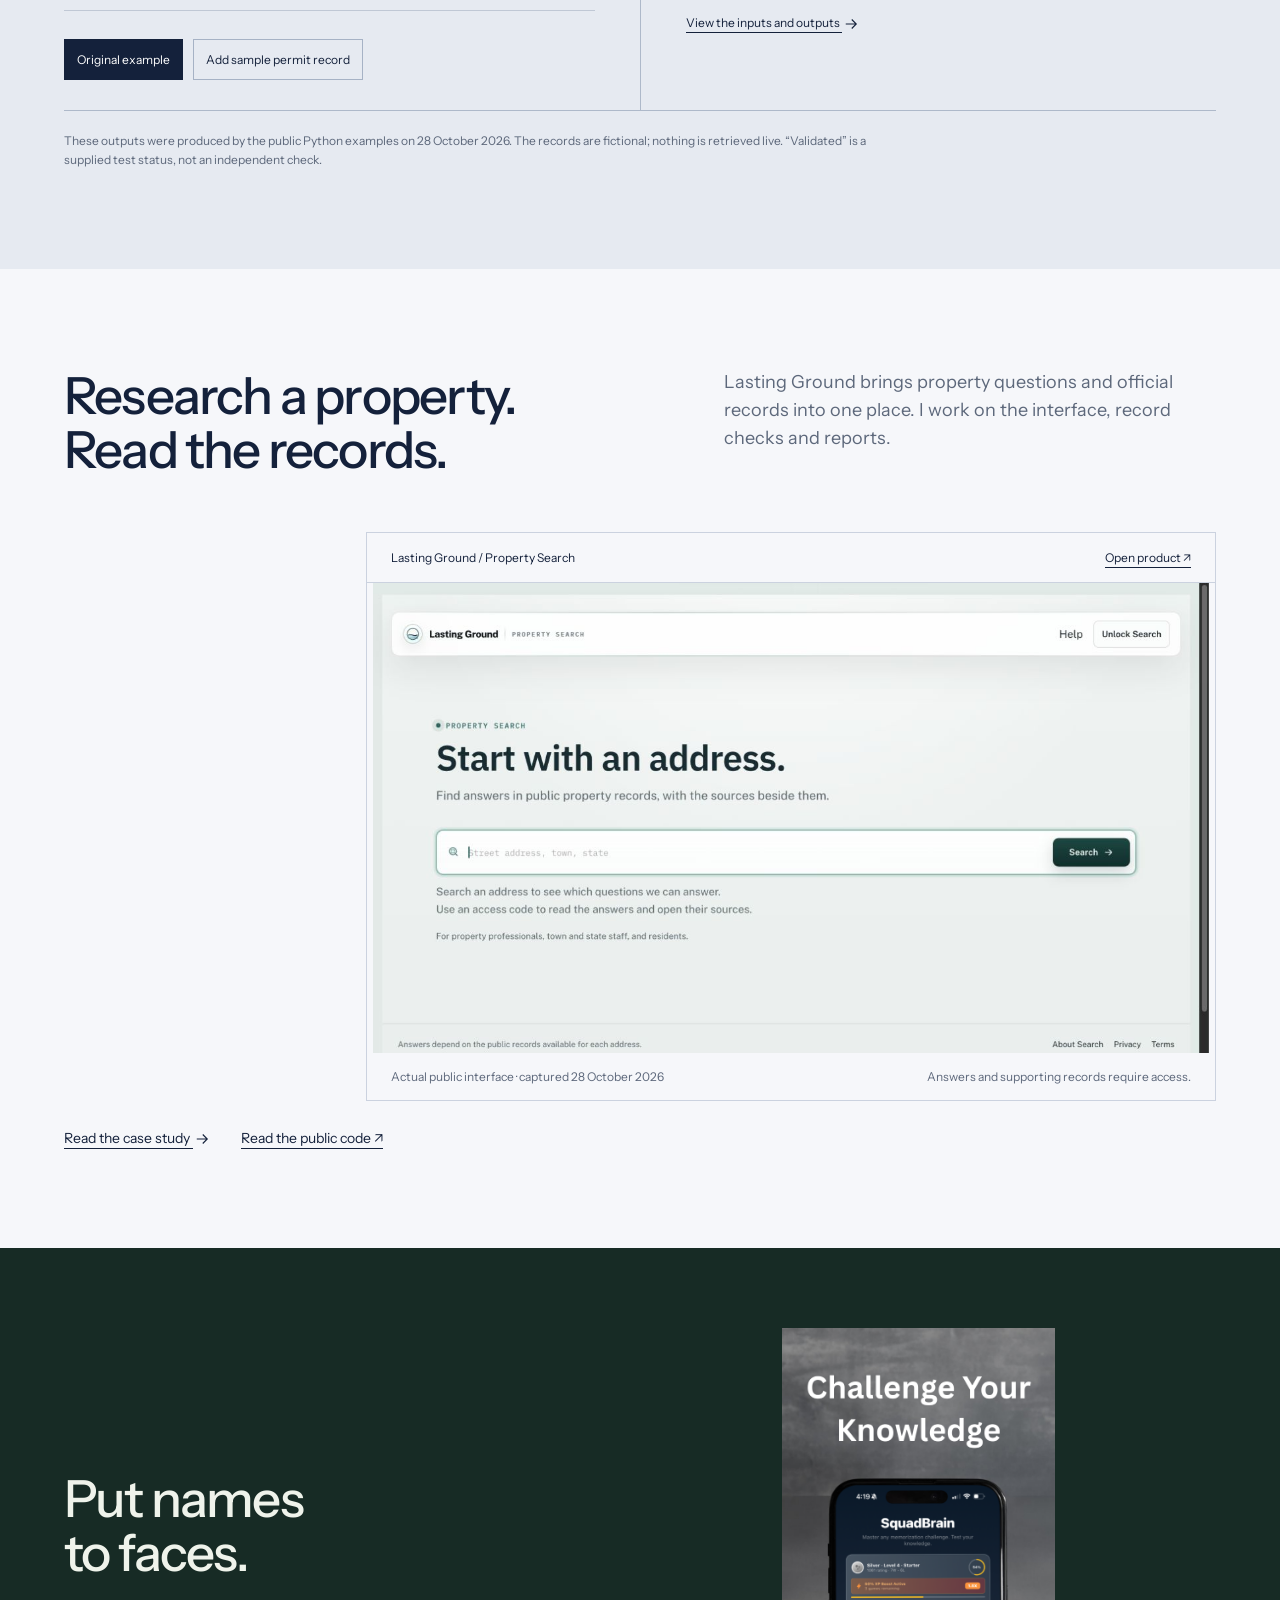
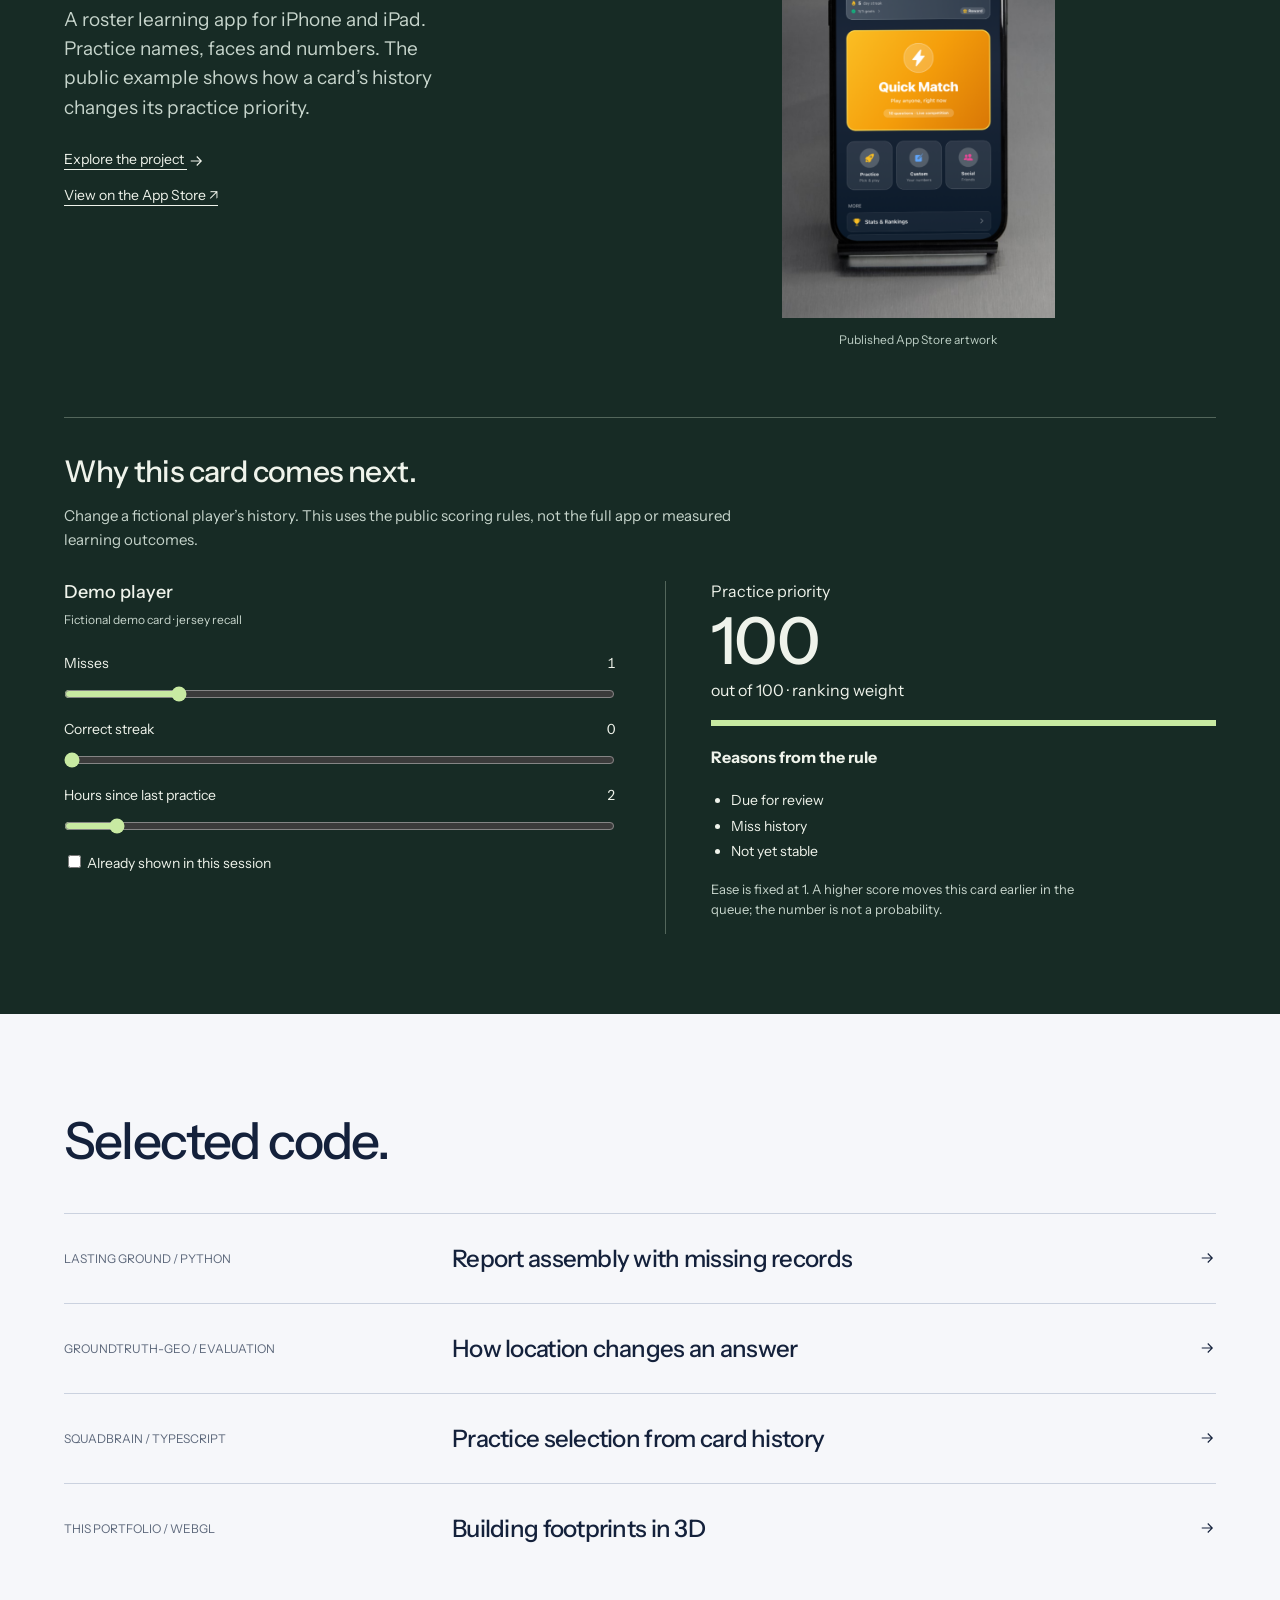
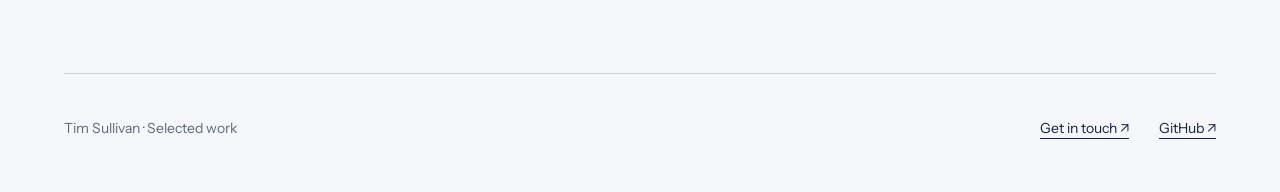
==== commit 67b0d2d8: "Clarify project descriptions and interactive labels" ====
--- a/index.html
+++ b/index.html
@@ -1,4 +1,4 @@
 <!DOCTYPE html>
-<html lang="en"><head><meta charset="utf-8"/><meta content="width=device-width,initial-scale=1" name="viewport"/><title>Tim Sullivan — Selected work</title><meta content="Lasting Ground, SquadBrain and selected experiments in data, interfaces and engineering." name="description"/><meta content="#e8eef8" name="theme-color"/><link href="https://sulmusic2-star.github.io/" rel="canonical"/><meta content="Tim Sullivan — Selected work" property="og:title"/><meta content="Property research, mobile learning and the code behind them." property="og:description"/><meta content="https://sulmusic2-star.github.io/assets/atlas-cover.png" property="og:image"/><link href="/assets/favicon.svg" rel="icon" type="image/svg+xml"/><link href="/assets/fonts/instrument-sans.css" rel="stylesheet"/><link href="/atlas.css?v=20261029-a2" rel="stylesheet"/></head><body><a class="skip" href="#main">Skip to content</a><header class="mast"><div class="identity"><a class="signature" href="/">Tim Sullivan</a><span>Product &amp; engineering</span></div><nav aria-label="Main"><a href="#work">Work</a><a href="https://github.com/sulmusic2-star">GitHub ↗</a><a href="mailto:hello@lastingground.com">Contact ↗</a></nav></header><main id="main"><section aria-labelledby="project-title" class="city-study" data-city-study="" data-mode="volume" data-state="loading"><div class="opening"><div class="opening-head"><h1 id="project-title">Lasting<br/>Ground.</h1><div class="description"><p>Property research,<br/> with the source in view.</p><a class="link" href="/case-studies/lasting-ground/">Explore the project <svg aria-hidden="true" viewbox="0 0 24 24"><path d="M5 12h14m-6-6 6 6-6 6"></path></svg></a><p class="opening-scope">The municipal model below is a separate portfolio study. Explore Lasting Ground for the product.</p></div></div><div class="study-meta"><strong>Boston, Massachusetts</strong><p>Municipal geometry study<br/><span data-city-count="">540</span> building records · 29 Oct 2026</p></div><div class="city-stage"><img alt="Simplified three-dimensional building model from City of Boston municipal geometry. Use the source data link for the underlying records." class="city-still" height="570" src="/assets/atlas-city.png?v=clean2" width="1440"/><canvas aria-label="Interactive municipal building study. Drag or use left and right arrows to rotate. Use the building selector below for keyboard access to every source record." class="city-canvas" hidden="" role="img" tabindex="0"></canvas></div><div class="scene-footer"><div aria-label="Municipal geometry view" class="scene-tools" role="group"><button aria-pressed="true" data-city-mode="volume" disabled="">Volume</button><button aria-pressed="false" data-city-mode="plan" disabled="">Plan</button><button aria-pressed="false" data-city-mode="inspect" disabled="">Inspect building</button><button data-city-reset="" disabled="">Reset view</button></div><p class="scene-status" data-city-status="">Loading the municipal geometry study.</p><span class="scene-index">42.358° N / 71.060° W</span></div></div><div aria-live="polite" class="city-record"><div><label for="building-select">Inspect a source record</label><select disabled="" id="building-select"><option>Loading records</option></select></div><dl><dt>Roofline above ground</dt><dd data-object-height="">—</dd></dl><dl><dt>Object <span data-object-id="">—</span> / type</dt><dd data-object-type="">—</dd></dl><a data-object-source="" href="https://gis.boston.gov/arcgis/rest/services/Assessing/DOIT_buildings/MapServer/2">Open city source ↗</a></div><div class="study-notice"><p>A portfolio study using City of Boston data, retrieved 29 October 2026. Simplified building extrusions; source accuracy and currency are not guaranteed. This study is separate from the Lasting Ground product.</p><a href="/assets/data/boston-buildings.json">Data &amp; provenance ↗</a></div></section><section class="section logic"><div class="section-top"><div><h2>A missing record<br/>changes the report.</h2><p>Add a sample permit record. The missing-record warning clears; the conservation caution stays. The public Python example produces both outputs.</p><a class="inline-link" href="/assets/product/source-check-example.pdf">Open the sample report ↗</a></div></div><section class="source-example" data-source-example="" id="source-example"><div class="example-intro"><h2>A missing record <br>changes the report.</br></h2><p>Add a sample permit record and see which warnings remain. This fictional example uses the public Python validator and report composer.</p><a class="inline-link" href="/assets/product/source-check-example.pdf">Open the sample report <svg aria-hidden="true" viewbox="0 0 24 24"><path d="M5 12h14m-6-6 6 6-6 6"></path></svg></a></div><div class="example-workbench"><div class="example-input"><h3>Source lanes</h3><p class="fixture-label">42 Harbor View Road · Fictional fixture</p><dl><div><dt>State GIS context</dt><dd>Validated</dd></div><div><dt>Town zoning reference</dt><dd>Validated</dd></div><div><dt>Conservation records</dt><dd>Caution</dd></div><div><dt>Permit history</dt><dd data-permit-state="">Missing</dd></div></dl><div aria-label="Synthetic permit-history scenario" class="fixture-switch" role="group"><button aria-pressed="true" data-scenario="original" disabled="">Original fixture</button><button aria-pressed="false" data-scenario="supplied" disabled="">Supply sample permit record</button></div></div><div aria-live="polite" class="example-output"><div class="output-top"><span>Packet outline</span><span>Python output</span></div><h3>What stays uncertain</h3><p class="output-sentence" data-warning-output="">Keep 2 warning(s) visible instead of turning incomplete lanes into conclusions.</p><ul data-warning-list=""><li>Conservation Record Lane: lane is incomplete; packet language should stay cautious</li><li>Permit History Packet: lane is missing and must be disclosed in the packet</li></ul><a href="/assets/product/source-example.json">View the inputs and outputs <svg aria-hidden="true" viewbox="0 0 24 24"><path d="M5 12h14m-6-6 6 6-6 6"></path></svg></a></div></div><p class="example-scope">Precomputed from the public validator and composer on 28 October 2026. Synthetic data; no records are retrieved here. “Validated” is a supplied fixture status, not independent verification.</p><p class="example-error" data-example-error="" hidden="">The sample controls could not load. The original fixture, downloadable output and Python source remain available.</p></section></section><section class="section" id="work"><div class="section-top"><div><h2>From property questions<br/>to source records.</h2><p>Lasting Ground brings property questions and their source records into one research interface. I work on the interface, the rules for checking sources and the reports.</p></div></div><figure class="artifact" style="margin:0"><div class="artifact-bar"><span>Lasting Ground / Property Search</span><a href="https://lastingground.com">Open product ↗</a></div><a href="/assets/product/lasting-ground-search.png"><picture><source media="(max-width:620px)" srcset="/assets/product/lasting-ground-search-mobile.png"/><img alt="Actual Lasting Ground public property-search interface" height="712" loading="lazy" src="/assets/product/lasting-ground-search.png" width="1266"/></picture></a><figcaption class="artifact-foot"><span>Actual public interface · captured 28 October 2026</span>
-<span>Answers and source details require access.</span>
-</figcaption></figure><div class="project-actions"><a href="/case-studies/lasting-ground/">Read the case study <svg aria-hidden="true" viewbox="0 0 24 24"><path d="M5 12h14m-6-6 6 6-6 6"></path></svg></a><a href="https://github.com/sulmusic2-star/lasting-ground-showcase">Read the public code ↗</a></div></section><section aria-labelledby="squad-title" class="section squad"><div><h2 id="squad-title">Put names<br/>to faces.</h2><p>A roster learning app for iPhone and iPad. Practice names, faces and numbers. The public example shows how a card’s history changes its practice priority.</p><div class="project-actions"><a href="/case-studies/squadbrain/">Explore the project <svg aria-hidden="true" viewbox="0 0 24 24"><path d="M5 12h14m-6-6 6 6-6 6"></path></svg></a><a href="https://apps.apple.com/us/app/squadbrain/id6756122317">View on the App Store ↗</a></div></div><a aria-label="Explore SquadBrain" class="app-screen" href="/case-studies/squadbrain/"><img alt="Published SquadBrain home-screen artwork" height="2778" loading="lazy" src="/assets/squadbrain-home.png" width="1284"/><span class="app-caption">Published App Store artwork</span></a><div class="practice-panel"><h3>Why this card comes next.</h3><p>Change a fictional player’s history. This uses the public scoring rules, not the full app or measured learning outcomes.</p><div class="practice-exhibit" data-practice=""><div class="practice-controls"><h3>Demo player</h3><p>Fictional demo card · jersey recall</p><label>Misses <output data-misses-label="">1</output><input aria-label="Misses on the fictional practice card" data-misses="" disabled="" max="5" min="0" type="range" value="1"/></label><label>Correct streak <output data-streak-label="">0</output><input aria-label="Correct answer streak" data-streak="" disabled="" max="6" min="0" type="range" value="0"/></label><label>Hours since last practice <output data-hours-label="">2</output><input aria-label="Hours since last practice" data-hours="" disabled="" max="24" min="0" type="range" value="2"/></label><label class="check-row"><input data-recent="" disabled="" type="checkbox"/> Already shown in this session</label></div><div aria-atomic="true" aria-live="polite" class="priority-output"><span>Practice priority</span><strong data-priority="">100</strong><span>out of 100 · ranking weight</span><div aria-hidden="true" class="priority-track"><span data-priority-bar=""></span></div><h4>Reasons from the rule</h4><ul data-reasons=""></ul><p>Ease is fixed at 1. A higher score moves this card earlier in the queue; the number is not a probability.</p></div></div></div></section><section class="section code"><h2>Selected code.</h2><a class="code-row" href="https://github.com/sulmusic2-star/lasting-ground-showcase/blob/main/examples/packet_composer.py"><span>LASTING GROUND / PYTHON</span><strong>Report assembly with missing records</strong><svg aria-hidden="true" viewbox="0 0 24 24"><path d="M5 12h14m-6-6 6 6-6 6"></path></svg></a><a class="code-row" href="/notes/groundtruth-geo/"><span>GROUNDTRUTH-GEO / EVALUATION</span><strong>How location changes an answer</strong><svg aria-hidden="true" viewbox="0 0 24 24"><path d="M5 12h14m-6-6 6 6-6 6"></path></svg></a><a class="code-row" href="https://github.com/sulmusic2-star/squadbrain-showcase/blob/main/examples/adaptive-practice.ts"><span>SQUADBRAIN / TYPESCRIPT</span><strong>Practice selection from card history</strong><svg aria-hidden="true" viewbox="0 0 24 24"><path d="M5 12h14m-6-6 6 6-6 6"></path></svg></a><a class="code-row" href="https://github.com/sulmusic2-star/sulmusic2-star.github.io/blob/main/assets/js/city-study.mjs"><span>THIS PORTFOLIO / WEBGL</span><strong>Municipal geometry, from data to volume</strong><svg aria-hidden="true" viewbox="0 0 24 24"><path d="M5 12h14m-6-6 6 6-6 6"></path></svg></a></section></main><footer class="closing"><p>Tim Sullivan · Selected work</p><div><a href="mailto:hello@lastingground.com">Get in touch ↗</a><a href="https://github.com/sulmusic2-star">GitHub ↗</a></div></footer><script src="/assets/js/folio.mjs?v=20261029-a2" type="module"></script><script src="/assets/js/city-study.mjs?v=20261029-a2" type="module"></script><script src="/assets/js/portfolio.mjs" type="module"></script></body></html>+<html lang="en"><head><meta charset="utf-8"/><meta content="width=device-width,initial-scale=1" name="viewport"/><title>Tim Sullivan — Selected work</title><meta content="Lasting Ground, SquadBrain and selected experiments in data, interfaces and engineering." name="description"/><meta content="#e8eef8" name="theme-color"/><link href="https://sulmusic2-star.github.io/" rel="canonical"/><meta content="Tim Sullivan — Selected work" property="og:title"/><meta content="Property research, mobile learning and the code behind them." property="og:description"/><meta content="https://sulmusic2-star.github.io/assets/atlas-cover.png" property="og:image"/><link href="/assets/favicon.svg" rel="icon" type="image/svg+xml"/><link href="/assets/fonts/instrument-sans.css" rel="stylesheet"/><link href="/atlas.css?v=20261029-a2" rel="stylesheet"/></head><body><a class="skip" href="#main">Skip to content</a><header class="mast"><div class="identity"><a class="signature" href="/">Tim Sullivan</a><span>Product &amp; engineering</span></div><nav aria-label="Main"><a href="#work">Work</a><a href="https://github.com/sulmusic2-star">GitHub ↗</a><a href="mailto:hello@lastingground.com">Contact ↗</a></nav></header><main id="main"><section aria-labelledby="project-title" class="city-study" data-city-study="" data-mode="volume" data-state="loading"><div class="opening"><div class="opening-head"><h1 id="project-title">Lasting<br/>Ground.</h1><div class="description"><p>Property research,<br/> from address to report.</p><a class="link" href="/case-studies/lasting-ground/">Explore the project <svg aria-hidden="true" viewbox="0 0 24 24"><path d="M5 12h14m-6-6 6 6-6 6"></path></svg></a><p class="opening-scope">This map is a separate study using Boston building data.</p></div></div><div class="study-meta"><strong>Boston, Massachusetts</strong><p>Building model<br/><span data-city-count="">540</span> building records · 29 Oct 2026</p></div><div class="city-stage"><img alt="Simplified three-dimensional building model from City of Boston municipal geometry. Use the source data link for the underlying records." class="city-still" height="570" src="/assets/atlas-city.png?v=clean2" width="1440"/><canvas aria-label="Interactive municipal building study. Drag or use left and right arrows to rotate. Use the building selector below for keyboard access to every source record." class="city-canvas" hidden="" role="img" tabindex="0"></canvas></div><div class="scene-footer"><div aria-label="Municipal geometry view" class="scene-tools" role="group"><button aria-pressed="true" data-city-mode="volume" disabled="">Volume</button><button aria-pressed="false" data-city-mode="plan" disabled="">Plan</button><button aria-pressed="false" data-city-mode="inspect" disabled="">Inspect building</button><button data-city-reset="" disabled="">Reset view</button></div><p class="scene-status" data-city-status="">Loading the building model.</p><span class="scene-index">42.358° N / 71.060° W</span></div></div><div aria-live="polite" class="city-record"><div><label for="building-select">Choose a building</label><select disabled="" id="building-select"><option>Loading records</option></select></div><dl><dt>Roofline above ground</dt><dd data-object-height="">—</dd></dl><dl><dt>Object <span data-object-id="">—</span> / type</dt><dd data-object-type="">—</dd></dl><a data-object-source="" href="https://gis.boston.gov/arcgis/rest/services/Assessing/DOIT_buildings/MapServer/2">View city record ↗</a></div><div class="study-notice"><p>City of Boston building footprints and roofline heights, downloaded 29 October 2026. Simplified shapes; records may be incomplete or outdated. This is not a survey.</p><a href="/assets/data/boston-buildings.json">Building data ↗</a></div></section><section class="section logic"><div class="section-top"><div><h2>A missing record<br/>changes the report.</h2><p>Add a sample permit record. The missing-record warning clears; the conservation caution stays. The public Python example produces both outputs.</p><a class="inline-link" href="/assets/product/source-check-example.pdf">Open the sample report ↗</a></div></div><section class="source-example" data-source-example="" id="source-example"><div class="example-intro"><h2>A missing record <br>changes the report.</br></h2><p>Add a sample permit record and see which warnings remain. This fictional example uses the public Python validator and report composer.</p><a class="inline-link" href="/assets/product/source-check-example.pdf">Open the sample report <svg aria-hidden="true" viewbox="0 0 24 24"><path d="M5 12h14m-6-6 6 6-6 6"></path></svg></a></div><div class="example-workbench"><div class="example-input"><h3>Records checked</h3><p class="fixture-label">42 Harbor View Road · Fictional example</p><dl><div><dt>State GIS context</dt><dd>Validated</dd></div><div><dt>Town zoning reference</dt><dd>Validated</dd></div><div><dt>Conservation records</dt><dd>Caution</dd></div><div><dt>Permit history</dt><dd data-permit-state="">Missing</dd></div></dl><div aria-label="Synthetic permit-history scenario" class="fixture-switch" role="group"><button aria-pressed="true" data-scenario="original" disabled="">Original example</button><button aria-pressed="false" data-scenario="supplied" disabled="">Add sample permit record</button></div></div><div aria-live="polite" class="example-output"><div class="output-top"><span>Packet outline</span><span>Python output</span></div><h3>What stays uncertain</h3><p class="output-sentence" data-warning-output="">Keep 2 warning(s) visible instead of turning incomplete lanes into conclusions.</p><ul data-warning-list=""><li>Conservation Record Lane: lane is incomplete; packet language should stay cautious</li><li>Permit History Packet: lane is missing and must be disclosed in the packet</li></ul><a href="/assets/product/source-example.json">View the inputs and outputs <svg aria-hidden="true" viewbox="0 0 24 24"><path d="M5 12h14m-6-6 6 6-6 6"></path></svg></a></div></div><p class="example-scope">These outputs were produced by the public Python examples on 28 October 2026. The records are fictional; nothing is retrieved live. “Validated” is a supplied test status, not an independent check.</p><p class="example-error" data-example-error="" hidden="">The sample controls could not load. You can still open the example data, report and Python code.</p></section></section><section class="section" id="work"><div class="section-top"><div><h2>Research a property.<br/>Read the records.</h2><p>Lasting Ground brings property questions and official records into one place. I work on the interface, record checks and reports.</p></div></div><figure class="artifact" style="margin:0"><div class="artifact-bar"><span>Lasting Ground / Property Search</span><a href="https://lastingground.com">Open product ↗</a></div><a href="/assets/product/lasting-ground-search.png"><picture><source media="(max-width:620px)" srcset="/assets/product/lasting-ground-search-mobile.png"/><img alt="Actual Lasting Ground public property-search interface" height="712" loading="lazy" src="/assets/product/lasting-ground-search.png" width="1266"/></picture></a><figcaption class="artifact-foot"><span>Actual public interface · captured 28 October 2026</span>
+<span>Answers and supporting records require access.</span>
+</figcaption></figure><div class="project-actions"><a href="/case-studies/lasting-ground/">Read the case study <svg aria-hidden="true" viewbox="0 0 24 24"><path d="M5 12h14m-6-6 6 6-6 6"></path></svg></a><a href="https://github.com/sulmusic2-star/lasting-ground-showcase">Read the public code ↗</a></div></section><section aria-labelledby="squad-title" class="section squad"><div><h2 id="squad-title">Put names<br/>to faces.</h2><p>A roster learning app for iPhone and iPad. Practice names, faces and numbers. The public example shows how a card’s history changes its practice priority.</p><div class="project-actions"><a href="/case-studies/squadbrain/">Explore the project <svg aria-hidden="true" viewbox="0 0 24 24"><path d="M5 12h14m-6-6 6 6-6 6"></path></svg></a><a href="https://apps.apple.com/us/app/squadbrain/id6756122317">View on the App Store ↗</a></div></div><a aria-label="Explore SquadBrain" class="app-screen" href="/case-studies/squadbrain/"><img alt="Published SquadBrain home-screen artwork" height="2778" loading="lazy" src="/assets/squadbrain-home.png" width="1284"/><span class="app-caption">Published App Store artwork</span></a><div class="practice-panel"><h3>Why this card comes next.</h3><p>Change a fictional player’s history. This uses the public scoring rules, not the full app or measured learning outcomes.</p><div class="practice-exhibit" data-practice=""><div class="practice-controls"><h3>Demo player</h3><p>Fictional demo card · jersey recall</p><label>Misses <output data-misses-label="">1</output><input aria-label="Misses on the fictional practice card" data-misses="" disabled="" max="5" min="0" type="range" value="1"/></label><label>Correct streak <output data-streak-label="">0</output><input aria-label="Correct answer streak" data-streak="" disabled="" max="6" min="0" type="range" value="0"/></label><label>Hours since last practice <output data-hours-label="">2</output><input aria-label="Hours since last practice" data-hours="" disabled="" max="24" min="0" type="range" value="2"/></label><label class="check-row"><input data-recent="" disabled="" type="checkbox"/> Already shown in this session</label></div><div aria-atomic="true" aria-live="polite" class="priority-output"><span>Practice priority</span><strong data-priority="">100</strong><span>out of 100 · ranking weight</span><div aria-hidden="true" class="priority-track"><span data-priority-bar=""></span></div><h4>Reasons from the rule</h4><ul data-reasons=""></ul><p>Ease is fixed at 1. A higher score moves this card earlier in the queue; the number is not a probability.</p></div></div></div></section><section class="section code"><h2>Selected code.</h2><a class="code-row" href="https://github.com/sulmusic2-star/lasting-ground-showcase/blob/main/examples/packet_composer.py"><span>LASTING GROUND / PYTHON</span><strong>Report assembly with missing records</strong><svg aria-hidden="true" viewbox="0 0 24 24"><path d="M5 12h14m-6-6 6 6-6 6"></path></svg></a><a class="code-row" href="/notes/groundtruth-geo/"><span>GROUNDTRUTH-GEO / EVALUATION</span><strong>How location changes an answer</strong><svg aria-hidden="true" viewbox="0 0 24 24"><path d="M5 12h14m-6-6 6 6-6 6"></path></svg></a><a class="code-row" href="https://github.com/sulmusic2-star/squadbrain-showcase/blob/main/examples/adaptive-practice.ts"><span>SQUADBRAIN / TYPESCRIPT</span><strong>Practice selection from card history</strong><svg aria-hidden="true" viewbox="0 0 24 24"><path d="M5 12h14m-6-6 6 6-6 6"></path></svg></a><a class="code-row" href="https://github.com/sulmusic2-star/sulmusic2-star.github.io/blob/main/assets/js/city-study.mjs"><span>THIS PORTFOLIO / WEBGL</span><strong>Building footprints in 3D</strong><svg aria-hidden="true" viewbox="0 0 24 24"><path d="M5 12h14m-6-6 6 6-6 6"></path></svg></a></section></main><footer class="closing"><p>Tim Sullivan · Selected work</p><div><a href="mailto:hello@lastingground.com">Get in touch ↗</a><a href="https://github.com/sulmusic2-star">GitHub ↗</a></div></footer><script src="/assets/js/folio.mjs?v=20261029-a2" type="module"></script><script src="/assets/js/city-study.mjs?v=20261029-a2" type="module"></script><script src="/assets/js/portfolio.mjs" type="module"></script></body></html>
